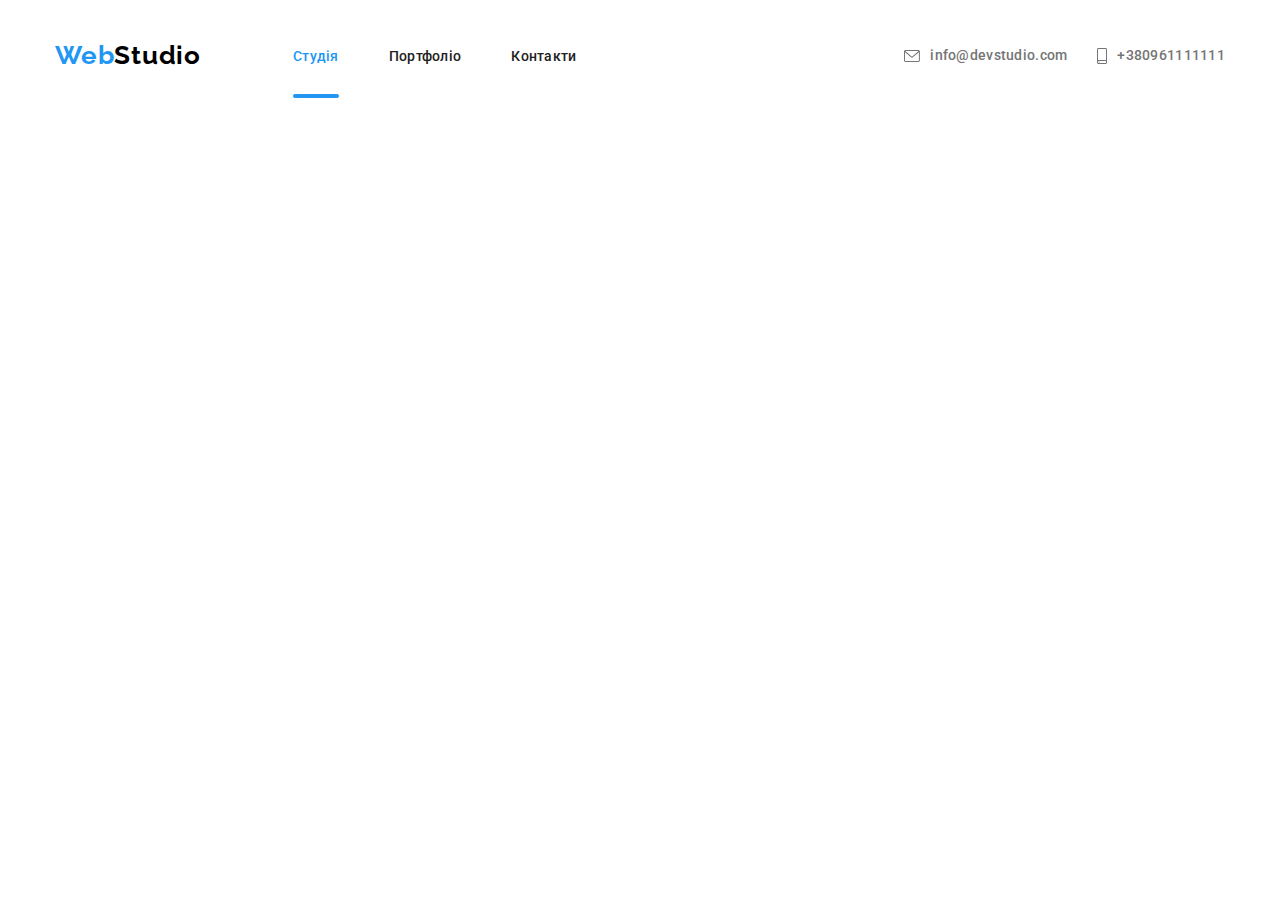
==== index.html @ c5132c92 "update" ====
<!DOCTYPE html>
<html lang="uk">
<head>
  <meta charset="utf-8">
  <meta http-equiv="X-UA-Compatible" content="IE=edge">
  <meta name="viewport" content="width=device-width, initial-scale=1.0">
  <title>Студія</title>
  <link rel="stylesheet" href="https://cdn.jsdelivr.net/npm/modern-normalize@1.1.0/modern-normalize.min.css">
  <link rel="preconnect" href="https://fonts.googleapis.com">
  <link rel="preconnect" href="https://fonts.gstatic.com" crossorigin>
  <link href="https://fonts.googleapis.com/css2?family=Raleway:wght@700&family=Roboto:wght@400;500;700;900&display=swap" rel="stylesheet">
  <link rel="stylesheet" href="./CSS/main.min.css">
  

</head>
<body>
  <!--Header-->
    <header class="header">
      <div class="container header__container">
      <nav class="page_nav">
          <a class="page_nav__logo_first" href="./index.html"> <span class="logo__item_web">Web</span>Studio</a>
          <ul class="menu list">
            <li class="menu__item"><a class="menu__link link current" href="./index.html">Студія</a></li>
            <li class="menu__item"><a class="menu__link link" href="./portfolio.html">Портфоліо</a></li>
            <li class="menu__item"><a class="menu__link link" href="#">Контакти</a></li>
          </ul>
      </nav>
      <button type="button" class="open_mobile_menu_btn" data-menu-open>
        <svg class="open_mobile_menu_btn__icon" ><use href="./images/icons.svg#icon-burger"></use></svg>

      </button>
          <ul class="contacts_header list">
            <li class="contacts_header__mail"><a class="contacts_header__link link" href="mailto:info@devstudio.com"><svg class="contacts_header__icon" width="16" height="12"><use href="./images/icons.svg#icon-envelope"></use></svg>info@devstudio.com</a></li>
            <li class="contacts_header__tel"><a class="contacts_header__link link" href="tel:+380961111111"><svg class="contacts_header__icon"  width="10" height="16"><use href="./images/icons.svg#icon-smartphone"></use></svg>+380961111111</a></li>
          </ul>
        </div>
        <div class="mobile_menu" data-menu>
          <div class="container mobile_menu__conainer">
            <button type="button" class="mobile_menu__close-btn" data-menu-close>
              <svg class="mobile_menu__close-icon" ><use href="./images/icons.svg#icon-close-menu"></use></svg>
            </button>

            <ul class="mobile_menu__list list">
              <li class="mobile_menu__item"><a class="mobile_menu__link link current" href="./index.html">Студія</a></li>
              <li class="mobile_menu__item"><a class="mobile_menu__link link" href="./portfolio.html">Портфоліо</a></li>
              <li class="mobile_menu__item"><a class="mobile_menu__link link" href="#">Контакти</a></li>
            </ul>
            <ul class="mobile_menu_contacts list">
              <li class="mobile_menu_contacts__item"><a class="mobile_menu_contacts__tel link" href="tel:+380961111111">+38096 111 11 11</a></li>
              <li class="mobile_menu_contacts__item"><a class="mobile_menu_contacts__mail link" href="mailto:info@devstudio.com">info@devstudio.com</a></li>
            </ul>
            <ul class="mobile_menu_social__list list">
              <li class="mobile_menu_social__content"><a class="mobile_menu_social__link link" href="">Instagram</a></li>
              <li class="mobile_menu_social__content"><a class="mobile_menu_social__link link" href="">Twitter</a></li>
              <li class="mobile_menu_social__content"><a class="mobile_menu_social__link link" href="">Facebook</a></li>
              <li class="mobile_menu_social__content"><a class="mobile_menu_social__link link" href="">LinkedIn</a></li>
            </ul>
            
          </div>
        </div>
    </header>
    
     <!--Main-->
     <!-- <main>
        <section class="hero">
        <div class="container hero__container">
          <h1 class="hero__title">Ефективні рішення для вашого бізнесу</h1>
          <button class="hero__button" type="button" data-modal-open>Замовити послугу</button>
       </div>
      </section>-->
        <!--About-->
                 <!-- <section>
                    <div class="container about ">
          <h2 class="visually-hidden">Все про нас та нашу роботу</h2>
          <ul class="about__list list">
            <li class="about__card">
              <div class="about__background">
              <svg class="about__icon" width="70" height="70">
                <use href="./images/icons.svg#icon-antenna"></use>
              </svg>
            </div>
             <h3 class="about__title">Увага до деталей</h3>
             <p class="about__text">Ідейні міркування, і навіть початок повсякденної роботи з формування позиції.</p>
            </li>
            <li class="about__card">
              <div class="about__background">
              <svg class="about__icon" width="70" height="70">
                <use href="./images/icons.svg#icon-clock"></use>
              </svg>
              </div>
              <h3 class="about__title">Пунктуальність</h3>
              <p class="about__text">Завдання організації, особливо рамки і місце навчання кадрів тягне у себе.</p>
            </li> 
             <li class="about__card">
              <div class="about__background">
              <svg class="about__icon" width="70" height="70">
                <use href="./images/icons.svg#icon-diagram"></use>
              </svg>
              </div>
              <h3 class="about__title">Планування</h3>
              <p class="about__text">Так само консультація з широким активом значною мірою зумовлює.</p>
            </li>
            <li class="about__card">
              <div class="about__background">
              <svg class="about__icon" width="70" height="70">
                <use href="./images/icons.svg#icon-astronaut"></use>
              </svg>
              </div>
              <h3 class="about__title">Сучасні технології</h3>
              <p class="about__text">Значимість цих проблем настільки очевидна, що реалізація планових завдань.</p>
            </li>
         </ul>
              </div>
            </section>-->
        <!--Tasks-->
        <!--<section class="page_tasks">
        <div class="container tasks">
                 <h2 class="tasks__title">Чим ми займаємося</h2>
          <ul class="tasks_list list">
           <li class="tasks_list__item"><p class="tasks_list__overlay">Десктопні додатки</p><img src="./images/laptop.jpg" alt="ноутбук" width="370"></li>
            <li class="tasks_list__item"><p class="tasks_list__overlay">Мобільні додатки</p><img src="./images/telephone.jpg" alt="мобільний_телефон" width="370"></li>
            <li class="tasks_list__item"><p class="tasks_list__overlay">Дизайнерські рішення</p><img src="./images/tablet.jpg" alt="планшет" width="370"></li>
          </ul>         
              </div>
            </section>-->
        <!--Team-->
         <!--<section class="page_team">
        <div class="container team">
                  <h2 class="team__title">Наша команда</h2>
          <ul class="team_list list">
            <li class="team_list__content">
              <img src="./images/man1.jpg" alt="усміхнений_чоловік_в_окулярах" width="270">
              <div class="team_list__text">
              <h3 class="team_list__subtitle">Ігор Дем'яненко</h3>
              <p class="team_list__item">Product Designer</p>
              <ul class="social_list list">
                <li class="social_list__content"><a class="social_list__link" href=""><svg class="social_list__icon"><use href="./images/icons.svg#icon-instagram"></use></svg></a>
                  </li>
                  <li class="social_list__content"><a class="social_list__link" href=""><svg class="social_list__icon"><use href="./images/icons.svg#icon-twitter"></use></svg></a>
                  </li>
                  <li class="social_list__content"><a class="social_list__link" href=""><svg class="social_list__icon"><use href="./images/icons.svg#icon-facebook"></use></svg></a>
                  </li>
                  <li class="social_list__content"><a class="social_list__link" href=""><svg class="social_list__icon"><use href="./images/icons.svg#icon-linkedin"></use></svg></a>
                    </li>
              </ul>
              </div>
             
            </li>
            <li class="team_list__content">
              <img src="./images/woman.jpg" alt="жінка_в_окулярах" width="270">
              <div class="team_list__text">
              <h3 class="team_list__subtitle">Ольга Рєпіна</h3>
              <p class="team_list__item">Frontend Developer</p>
              <ul class="social_list list">
                <li class="social_list__content"><a class="social_list__link" href=""><svg class="social_list__icon"><use href="./images/icons.svg#icon-instagram"></use></svg></a>
                </li>
                <li class="social_list__content"><a class="social_list__link" href=""><svg class="social_list__icon"><use href="./images/icons.svg#icon-twitter"></use></svg></a>
                </li>
                <li class="social_list__content"><a class="social_list__link" href=""><svg class="social_list__icon"><use href="./images/icons.svg#icon-facebook"></use></svg></a>
                </li>
                <li class="social_list__content"><a class="social_list__link" href=""><svg class="social_list__icon"><use href="./images/icons.svg#icon-linkedin"></use></svg></a>
                  </li>
              </ul>
              </div>
                         </li>
                       <li class="team_list__content">
              <img src="./images/man2.jpg" alt="усміхнений_чоловік" width="270">
              <div class="team_list__text">
              <h3 class="team_list__subtitle">Микола Тарасов</h3>
              <p class="team_list__item">Marketing</p>
              <ul class="social_list list">
                <li class="social_list__content"><a class="social_list__link" href=""><svg class="social_list__icon"><use href="./images/icons.svg#icon-instagram"></use></svg></a>
                </li>
                <li class="social_list__content"><a class="social_list__link" href=""><svg class="social_list__icon"><use href="./images/icons.svg#icon-twitter"></use></svg></a>
                </li>
                <li class="social_list__content"><a class="social_list__link" href=""><svg class="social_list__icon"><use href="./images/icons.svg#icon-facebook"></use></svg></a>
                </li>
                <li class="social_list__content"><a class="social_list__link" href=""><svg class="social_list__icon"><use href="./images/icons.svg#icon-linkedin"></use></svg></a>
                  </li>
              </ul>
              </div>
              
            </li>
            <li class="team_list__content">
              <img src="./images/man3.jpg" alt="чоловік_в_окулярах" width="270">
              <div class="team_list__text">
              <h3 class="team_list__subtitle">Михайло Єрмаков</h3>
              <p class="team_list__item">UI Designer</p>
              <ul class="social_list list">
                <li class="social_list__content"><a class="social_list__link" href=""><svg class="social_list__icon"><use href="./images/icons.svg#icon-instagram"></use></svg></a>
                </li>
                <li class="social_list__content"><a class="social_list__link" href=""><svg class="social_list__icon"><use href="./images/icons.svg#icon-twitter"></use></svg></a>
                </li>
                <li class="social_list__content"><a class="social_list__link" href=""><svg class="social_list__icon"><use href="./images/icons.svg#icon-facebook"></use></svg></a>
                </li>
                <li class="social_list__content"><a class="social_list__link" href=""><svg class="social_list__icon"><use href="./images/icons.svg#icon-linkedin"></use></svg></a>
                  </li>
              </ul>
              </div>
                         </li>
          </ul>
        </div>
        </section>-->
        <!--Clients-->
        <!--<section class="page_clients">
          <div class="container clients">
            <h2 class="clients__title">Постійні клієнти</h2>
            <ul class="clients__list list">
              <li class="clients__content">
                <a class="clients__link" href="#">
                <svg class="clients__logo"> 
                  <use href="./images/icons.svg#icon-LogoClient1"></use>
                </svg>
              </a>
              </li>
              <li class="clients__content">
                <a class="clients__link" href="#">
                <svg class="clients__logo"> 
                  <use href="./images/icons.svg#icon-LogoClient2"></use>
                </svg>
                </a>
              </li>
              <li class="clients__content">
                <a class="clients__link" href="#">
                <svg class="clients__logo"> 
                  <use href="./images/icons.svg#icon-LogoClient3"></use>
                </svg>
              </a>
              </li>
              <li class="clients__content">
                <a class="clients__link" href="#">
                <svg class="clients__logo"> 
                  <use href="./images/icons.svg#icon-LogoClient4"></use>
                </svg>
              </a>
              </li>
              <li class="clients__content">
                <a class="clients__link" href="#">
                <svg class="clients__logo"> 
                  <use href="./images/icons.svg#icon-LogoClient5"></use>
                </svg>
              </a>
              </li>
              <li class="clients__content">
                <a class="clients__link" href="#">
                <svg class="clients__logo"> 
                  <use href="./images/icons.svg#icon-LogoClient6"></use>
                </svg>
              </a>
              </li>
            </ul>
          </div>
        </section>
           </main>-->
     <!--Footer-->
     <!--<footer class="page_footer">
      <div class="container footer">
        <div class="footer__content">
        <h2 class="visually-hidden">Контакти</h2>
         <a class="footer__logo_second" href="./index.html"> <span class="logo__item_web" >Web</span>Studio</a>
         <address class="footer_address">
           <ul class="footer_address__list list">
            <li class="footer_address__contacts"><a class="footer_address__map link" href="https://goo.gl/maps/CPtrU1FHBa2aNyZL9" target="_blank" rel="noopener noreferrer nofollow">м. Київ, пр-т Лесі Українки, 26</a></li>
            <li class="footer_address__contacts"><a class="footer_address__mail link" href="mailto:info@devstudio.com">info@devstudio.com</a></li>
            <li class="footer_address__contacts"><a class="footer_address__tel link" href="tel:+380961111111">+380961111111</a></li>
           </ul>
                   </address>
                  </div> 
                   <div class="footer_social">
                    <p class="footer_social__title">Приєднуйтесь</p>
                    <ul class="footer_social__list list">
                      <li class="footer_social__item"><a class="footer_social__link" href=""><svg class="footer_social__icon"><use href="./images/icons.svg#icon-instagram"></use></svg></a>
                      </li>
                      <li class="footer_social__item"><a class="footer_social__link" href=""><svg class="footer_social__icon"><use href="./images/icons.svg#icon-twitter"></use></svg></a>
                      </li>
                      <li class="footer_social__item"><a class="footer_social__link" href=""><svg class="footer_social__icon"><use href="./images/icons.svg#icon-facebook"></use></svg></a>
                      </li>
                      <li class="footer_social__item"><a class="footer_social__link" href=""><svg class="footer_social__icon"><use href="./images/icons.svg#icon-linkedin"></use></svg></a>
                        </li>
                    </ul>
                  </div>
    
              <div class="footer_subscription">
              <p class="footer_subscription__title">Підпишіться на розсилку</p>
              <form class="footer_subscription__content">
              <label class="footer_subscription__contact" ><input class="footer_subscription__mail" type="email" name="email" placeholder="E-mail" required pattern="[a-z0-9._%+-]+@[a-z0-9.-]+\.[a-z]{2,4}$"/></label>
              <button class="footer_subscription__button" type="submit">Підписатися <svg class="footer_subscription__icon" width="24" height="24"><use href="./images/icons.svg#icon-send"></use></svg></button>
            </form>
      </div> 

      
      </footer>-->

<!--<div class="backdrop is-hidden" data-modal>
  <div class="modal">
    <button type="button" class="modal-close-btn" data-modal-close>
      <svg class="modal-close-icon" width="18" height="18"><use href="./images/icons.svg#icon-close-black"></use></svg>
    </button>
    <p class="modal_form_title">Залиште свої дані, ми вам передзвонимо</p>
  <form class="modal_form"> 
    <label class="modal_form_field"><span class="modal_form_fild_desk">Ім'я</span><span class="modal_form_input_wrapper"><input class="modal_form_input" type="text" name="user_name" required pattern="[a-zA-Zа-яА-ЯіІїЇ]+">
      <svg class="modal_icon"><use href="./images/icons.svg#icon-person-black"></use></svg></span>
    </label>
    <label class="modal_form_field"><span class="modal_form_fild_desk">Телефон</span>
      <span class="modal_form_input_wrapper"><input class="modal_form_input" type="tel" name="phone" required pattern="[0-9]{3}-[0-9]{3}-[0-9]{2}-[0-9]{2}" title="xxx-xxx-xx-xx"><svg class="modal_icon"><use href="./images/icons.svg#icon-phone-black"></use></svg></span></label>
    <label class="modal_form_field"><span class="modal_form_fild_desk">Пошта</span><span class="modal_form_input_wrapper"><input class="modal_form_input" type="email" name="email" required pattern="[a-z0-9._%+-]+@[a-z0-9.-]+\.[a-z]{2,4}$"><svg class="modal_icon"><use href="./images/icons.svg#icon-email-black"></use></svg></span>
    </label>
    <label class="modal_form_field"><span class="modal_form_fild_desk">Коментар</span><textarea class="modal_form_message" placeholder="Введіть текст"></textarea>
    </label>
    <label class="modal_form_check_field"><input type="checkbox" class="modal_form_check" name="user_policy" required><svg class="modal_form_icon_check"><use class="icon_checkbox" href="./images/icons.svg#icon-check"></use></svg><span class="modal_text_checkbox">Погоджуюся з розсилкою та приймаю <a class="link_modal_checkbox" href="#" >Умови договору</a></span></label>
    <button class="modal_form_submit" type="submit">Відправити</button>
  </form>
  </div>
</div>-->

<script src="./JS/menu.js"></script>

<!--<script src="./JS/modal.js"></script>-->
</body>
</html>
---- CSS/main.min.css ----
:root{--primary-font:"Roboto",sans-serif;--secondary-font:"Raleway",sans-serif;--first-logo-text-color:#000000;--primary-text-color-theme-light:#212121;--secondary-text-color-theme-light:#757575;--primary-text-color-theme-dark:#FFFFFF;--secondary-text-color-theme-dark:rgba(255, 255, 255, 0.6);--primary-background-color:#FFFFFF;--secondary-background-color:#2F303A;--accent-color:#2196F3;--team-buttons-background-color:#F5F4FA;--border-color-line:#ECECEC;--border-color-line-card:#EEEEEE;--primary-color-icons:#AFB1B8;--secondary-color-icons:#FFFFFF;--color-nav-icon:#757575;--color-icon-modal:#212121;--transition-dur-and-func:250ms cubic-bezier(0.4, 0, 0.2, 1)}.visually-hidden{position:absolute;white-space:nowrap;width:1px;height:1px;overflow:hidden;border:0;padding:0;clip:rect(0 0 0 0);clip-path:inset(50%);margin:-1px}body{font-family:var(--primary-font);font-size:14px;letter-spacing:.03em;color:var(--primary-text-color-theme-light);background-color:var(--primary-background-color)}.list{list-style:none;padding-left:0;margin:0}.link{text-decoration:none}img{display:block;max-width:100%;height:auto}address{font-style:normal;margin-top:20px}button{display:block;margin:0 auto;cursor:pointer;border:none;border-radius:4px}h1,h2,h3,p{margin-top:0;margin-bottom:0}ul{margin-top:0;margin-bottom:0;padding-left:0}*{box-sizing:border-box}section{padding-top:94px;padding-bottom:94px}.container{padding-left:15px;padding-right:15px}@media screen and (min-width: 480px){.container{width:480px;margin-left:auto;margin-right:auto}}@media screen and (min-width: 768px){.container{width:768px}}@media screen and (min-width: 1200px){.container{width:1200px}}.page_nav__logo_first{font-family:"Raleway",sans-serif;font-weight:700;font-size:26px;line-height:1.19;letter-spacing:.03em;color:var(--first-logo-text-color);text-decoration:none}.logo__item_web{color:var(--accent-color)}.footer__logo_second{font-family:"Raleway",sans-serif;font-weight:700;font-size:26px;line-height:1.19;letter-spacing:.03em;color:var(--accent-color);color:var(--primary-text-color-theme-dark);text-decoration:none}@media screen and (max-width: 767px){.mobile_menu{position:fixed;top:0;left:0;z-index:100;width:100%;height:100%;opacity:0;visibility:hidden;pointer-events:none;background-color:var(--primary-background-color);box-shadow:0px 4px 8px rgba(0,0,0,.04),0px 2px 4px rgba(0,0,0,.08),0px 1px 3px rgba(0,0,0,.16);transition:opacity var(--transition-dur-and-func),visibility var(--transition-dur-and-func)}.mobile_menu.is-open{opacity:1;visibility:visible;pointer-events:auto}.open_mobile_menu_btn{border:none;background-color:rgba(0,0,0,0);padding:0px;height:40px;line-height:0;margin:0px 0px;top:10px;right:15px}.open_mobile_menu_btn__icon{width:40px;height:40px}.mobile_menu__conainer{position:relative;padding-left:40px;padding-top:40px;padding-bottom:48px;display:flex;flex-direction:column}.mobile_menu__close-btn{position:absolute;top:10px;right:15px;display:flex;align-items:center;justify-content:center;background-color:rgba(0,0,0,0);border:none;padding:0px}.mobile_menu__close-icon{width:40px;height:40px;transition:fill var(--transition-dur-and-func)}.mobile_menu__close-icon:focus,.mobile_menu__close-icon:hover{fill:var(--accent-color)}.mobile_menu__link{font-weight:500;font-size:40px;line-height:1.17;letter-spacing:.02em;color:var(--primary-text-color-theme-light);transition:color var(--transition-dur-and-func);position:relative}.mobile_menu__link:hover,.mobile_menu__link:focus{color:var(--accent-color)}.current{color:var(--accent-color)}.mobile_menu__item{margin-bottom:32px}}@media screen and (min-width: 768px){.mobile_menu{display:none}.open_mobile_menu_btn{display:none}}.backdrop{position:fixed;width:100%;height:100%;left:0;top:0;transition:opacity 500ms ease,visibility 500ms ease;background-color:rgba(0,0,0,.2)}.backdrop.is-hidden{visibility:hidden;opacity:0;pointer-events:none}.modal{position:absolute;top:50%;left:50%;transform:translate(-50%, -50%);width:528px;height:581px;background:#fff;box-shadow:0px 1px 3px rgba(0,0,0,.12),0px 1px 1px rgba(0,0,0,.14),0px 2px 1px rgba(0,0,0,.2);border-radius:4px;padding:40px}.modal-close-btn{position:absolute;top:8px;right:8px;display:flex;align-items:center;justify-content:center;width:30px;height:30px;background:#fff;border:1px solid rgba(0,0,0,.1);border-radius:50%;padding:0}.modal-close-icon{transition:fill var(--transition-dur-and-func)}.modal-close-icon:focus,.modal-close-icon:hover{fill:var(--accent-color)}.modal_form_title{font-weight:700;font-size:20px;line-height:1.15;letter-spacing:.03em;text-align:center;color:var(--primary-text-color-theme-light);margin-bottom:12px}.modal_form{display:flex;flex-direction:column}.modal_form_field{margin-bottom:10px}.modal_form_input{width:100%;height:40px;border:1px solid rgba(33,33,33,.2);border-radius:4px;padding-left:42px;cursor:pointer;transition:border-color var(--transition-dur-and-func)}.modal_form_input:focus,.modal_form_input:hover{outline:none;border-color:var(--accent-color)}.modal_form_message{width:100%;height:120px;border:1px solid rgba(33,33,33,.2);border-radius:4px;padding:12px 16px;resize:none;transition:border-color var(--transition-dur-and-func);display:block}.modal_form_message::placeholder{color:rgba(117,117,117,.5)}.modal_form_message:focus,.modal_form_message:hover{outline:none;border-color:var(--accent-color)}.modal_form_fild_desk{display:block;font-size:12px;line-height:1.17;letter-spacing:.01em;color:var(--secondary-text-color-theme-light);margin-bottom:4px}.modal_icon{position:absolute;width:18px;height:18px;top:50%;left:12px;transform:translateY(-50%);fill:var(--color-icon-modal);transition:fill var(--transition-dur-and-func)}.modal_form_input:focus+.modal_icon,.modal_form_input:hover+.modal_icon{fill:var(--accent-color)}.modal_form_input_wrapper{position:relative;display:block}.modal_form_check{appearance:none;position:absolute;transition:box-shadow var(--transition-dur-and-func)}.modal_form_icon_check{width:16px;height:15px;cursor:pointer;fill:var(--accent-color);border:2px solid var(--color-icon-modal);border-radius:3px}.modal_form_check:focus+.modal_form_icon_check{box-shadow:0px 1px 3px rgba(0,0,0,.12),0px 1px 1px rgba(0,0,0,.14),0px 2px 1px rgba(0,0,0,.2)}.modal_form_check:checked+.modal_form_icon_check{background-color:var(--accent-color);border-color:var(--accent-color)}.modal_form_check_field{display:flex;justify-content:center;align-items:center;margin-top:20px}.icon_checkbox{display:none;fill:var(--accent-color)}.modal_form_check:checked+.modal_form_icon_check .icon_checkbox{display:block}.modal_text_checkbox{font-weight:400;font-size:14px;line-height:1.71;color:var(--secondary-text-color-theme-light);margin-left:7px}.link_modal_checkbox{color:var(--accent-color);letter-spacing:.03em;font-weight:400}.modal_form_submit{font-weight:700;font-size:16px;line-height:1.88;letter-spacing:.06em;align-items:center;text-align:center;background-color:var(--accent-color);color:var(--primary-text-color-theme-dark);border-radius:4px;min-width:216px;padding:10px 52px;margin-top:30px;transition:background-color var(--transition-dur-and-func),box-shadow var(--transition-dur-and-func)}.modal_form_submit:hover,.modal_form_submit:focus{background:#188ce8;box-shadow:0px 4px 4px rgba(0,0,0,.15)}.menu{display:none}.contacts_header{display:none}.header__container{display:flex;align-items:center;justify-content:space-between}.header{padding-top:16px;padding-bottom:16px}@media screen and (min-width: 768px){.page_nav{display:flex}.page_nav__logo_first{margin-right:87px;padding-top:26px}.menu{display:flex;column-gap:50px;padding-top:32px;padding-bottom:32px}.menu__link{font-weight:500;font-size:14px;line-height:1.14;letter-spacing:.02em;color:var(--primary-text-color-theme-light);transition:color var(--transition-dur-and-func);position:relative;padding-top:32px;padding-bottom:32px}.menu__link:hover,.menu__link:focus{color:var(--accent-color)}.contacts_header{display:flex;flex-direction:column;gap:10px;margin-left:auto;padding-top:32px;padding-bottom:32px}.contacts_header__link{font-weight:500;font-size:14px;line-height:1.14;letter-spacing:.02em;color:var(--secondary-text-color-theme-light);display:flex;align-items:center;transition:color var(--transition-dur-and-func)}.contacts_header__link:hover,.contacts_header__link:focus{color:var(--accent-color)}.current{color:var(--accent-color)}.current::after{content:"";position:absolute;display:block;bottom:-2px;left:0;width:100%;height:4px;background-color:var(--accent-color);border-radius:2px}.contacts_header__icon{margin-right:10px;fill:currentColor}}@media screen and (min-width: 1200px){.header__container{justify-content:flex-start}.contacts_header{display:flex;flex-direction:row;gap:30px}.page_nav__logo_first{margin-right:92px;padding-top:24px}}.hero{background-color:var(--secondary-background-color);padding-top:200px;padding-bottom:200px;text-align:center;background-image:linear-gradient(rgba(47, 48, 58, 0.4), rgba(47, 48, 58, 0.4)),url("../images/Imgbg.jpg");background-size:cover;background-repeat:no-repeat;max-width:1600px;height:600px;margin:0 auto}.hero__title{font-weight:900;font-size:44px;line-height:1.36;letter-spacing:.06em;text-align:center;text-transform:uppercase;color:var(--primary-text-color-theme-dark);width:696px;margin:0 auto}.hero__button{font-weight:700;font-size:16px;line-height:1.88;letter-spacing:.06em;align-items:center;text-align:center;background-color:var(--accent-color);color:var(--primary-text-color-theme-dark);border-radius:4px;min-width:216px;padding:10px 32px;margin-top:30px;transition:background-color var(--transition-dur-and-func)}.hero__button:hover,.hero__button:focus{background:#188ce8;box-shadow:0px 4px 4px rgba(0,0,0,.15)}.about__list{display:flex;align-items:flex-start}.about__card{flex-basis:calc((100% - 90px)/4)}.about__card:not(:last-child){margin-right:30px}.about__title{font-weight:700;font-size:14px;line-height:1.14;letter-spacing:.03em;text-transform:uppercase;color:var(--primary-text-color-theme-light);margin-top:30px;margin-bottom:10px}.about__text{font-style:normal;font-weight:400;font-size:14px;line-height:1.71;letter-spacing:.03em;color:var(--secondary-text-color-theme-light)}.about__background{background-color:#f5f4fa;border-radius:4px}.about__icon{margin:25px 100px}.page_tasks{padding-top:0}.tasks__title{font-weight:700;font-size:36px;line-height:1.17;letter-spacing:.03em;font-style:normal;text-align:center;color:var(--primary-text-color-theme-light);margin-bottom:50px}.tasks_list{display:flex;column-gap:30px}.tasks_list__overlay{position:absolute;width:370px;height:70px;bottom:0px;left:0;font-weight:700;line-height:1.14;text-transform:uppercase;background:rgba(47,48,58,.8);color:var(--primary-text-color-theme-dark);display:flex;justify-content:center;align-items:center}.tasks_list__item{position:relative}.page_team{background-color:var(--team-buttons-background-color)}.team__title{font-weight:700;font-size:36px;line-height:1.17;letter-spacing:.03em;font-style:normal;text-align:center;color:var(--primary-text-color-theme-light);margin-bottom:50px}.team_list{margin-top:50px;display:flex;column-gap:30px}.team_list__content{width:270px;background-color:var(--primary-background-color);box-shadow:0px 1px 3px rgba(0,0,0,.12),0px 1px 1px rgba(0,0,0,.14),0px 2px 1px rgba(0,0,0,.2);border-radius:0px 0px 4px 4px}.team_list__text{padding:30px 0}.team_list__subtitle{font-style:normal;font-weight:500;font-size:16px;line-height:1.19;text-align:center;letter-spacing:.03em;margin-bottom:10px}.team_list__item{font-weight:400;font-size:16px;line-height:1.19;letter-spacing:.03em;font-style:normal;text-align:center;color:var(--secondary-text-color-theme-light)}.social_list{display:flex;justify-content:center;column-gap:10px;margin-top:16px}.social_list__link{display:flex;justify-content:center;align-items:center;width:44px;height:44px;border-radius:50%;color:var(--primary-color-icons);transition:background-color var(--transition-dur-and-func),color var(--transition-dur-and-func)}.social_list__link:hover,.social_list__link:focus{background-color:var(--accent-color);color:var(--primary-background-color)}.social_list__icon{width:20px;height:20px;fill:currentColor;transition:fill var(--transition-dur-and-func)}.social_list__link:hover .social_list__icon,.social_list__link:focus .social_list__icon{fill:var(--secondary-color-icons)}.clients__title{font-style:normal;font-weight:700;font-size:36px;line-height:1.17;text-align:center;letter-spacing:.03em;color:var(--primary-text-color-theme-light)}.clients__list{margin-top:50px;display:flex;column-gap:30px}.clients__logo{width:106px;height:60px;fill:currentColor}.clients__link{border-radius:4px;display:flex;align-items:center;justify-content:center;width:170px;height:92px;border:1px solid #afb1b8;color:var(--primary-color-icons);transition:color var(--transition-dur-and-func),border-color var(--transition-dur-and-func)}.clients__link:hover,.clients__link:focus{border-color:var(--accent-color);color:var(--accent-color)}.page_footer{background-color:var(--secondary-background-color);padding:60px 0px}.footer_address__contacts:not(:first-child){margin-top:9px}.footer_address__map{font-weight:400;font-size:14px;line-height:1.71;letter-spacing:.03em;color:var(--primary-text-color-theme-dark);transition:color var(--transition-dur-and-func)}.footer_address__map:hover,.footer_address__map:focus{color:var(--accent-color)}.footer_address__mail,.footer_address__tel{font-weight:400;font-size:14px;line-height:1.71;letter-spacing:.03em;font-style:normal;color:var(--secondary-text-color-theme-dark);transition:color var(--transition-dur-and-func)}.footer_address__mail:hover,.footer_address__mail:focus,.footer_address__tel:hover,.footer_address__tel:focus{color:var(--accent-color)}.footer_social__link{display:flex;justify-content:center;align-items:center;width:44px;height:44px;border-radius:50%;background:rgba(255,255,255,.1);transition:background-color var(--transition-dur-and-func)}.footer_social__link:hover,.footer_social__link:focus{background-color:var(--accent-color)}.footer_social__title{font-weight:700;font-size:14px;line-height:1.71;letter-spacing:.03em;text-transform:uppercase;color:var(--primary-text-color-theme-dark);margin-bottom:20px}.footer_social__icon{width:20px;height:20px;fill:var(--secondary-color-icons);transition:fill var(--transition-dur-and-func)}.footer_social__link:hover .footer_social__icon,.footer_social__link:focus .footer_social__icon{fill:var(--secondary-color-icons)}.footer{display:flex;align-items:baseline}.footer_social__list{display:flex;column-gap:10px}.footer_social{margin-left:70px}.footer_subscription__title{font-weight:700;font-size:14px;line-height:1.14;letter-spacing:.03em;text-transform:uppercase;color:var(--primary-text-color-theme-dark);margin-bottom:20px}.footer_subscription__mail{width:358px;height:50px;border:1px solid rgba(255,255,255,.3);border-radius:4px;background:none;color:rgba(255,255,255,.6);display:block;outline:none;padding-left:16px;transition:border var(--transition-dur-and-func),box-shadow var(--transition-dur-and-func)}.footer_subscription__mail:focus{border:1px solid rgba(255,255,255,.3);box-shadow:0px 4px 4px rgba(0,0,0,.15);border-radius:4px}.footer_subscription__button{font-weight:700;font-size:16px;line-height:1.88;letter-spacing:.06em;color:var(--primary-text-color-theme-dark);background-color:var(--accent-color);align-items:center;display:flex;justify-content:center;min-width:200px;padding:10px 28px;transition:background-color var(--transition-dur-and-func),color var(--transition-dur-and-func)}.footer_subscription__button:hover,.footer_subscription__button:focus{background:#188ce8;box-shadow:0px 4px 4px rgba(0,0,0,.15);border-radius:4px;color:var(--primary-text-color-theme-dark)}.footer_subscription__icon{fill:var(--secondary-color-icons);margin-left:10px}.footer_subscription{margin-left:auto}.footer_subscription__content{display:flex;column-gap:12px;justify-content:center}.page_header{border-bottom:1px solid var(--border-color-line)}.portfolio__list{display:flex;margin-bottom:50px;column-gap:8px;justify-content:center}.portfolio__button{font-weight:500;font-size:16px;line-height:1.62;text-align:center;letter-spacing:.03em;background:var(--team-buttons-background-color);color:var(--primary-text-color-theme-light);border-radius:4px;padding:6px 22px;transition:background-color var(--transition-dur-and-func),color var(--transition-dur-and-func),box-shadow var(--transition-dur-and-func)}.portfolio__button:hover,.portfolio__button:focus{background-color:var(--accent-color);color:var(--primary-text-color-theme-dark);box-shadow:0px 3px 1px rgba(0,0,0,.1),0px 1px 2px rgba(0,0,0,.08),0px 2px 2px rgba(0,0,0,.12)}.portfolio__services{display:flex;column-gap:30px;flex-wrap:wrap;row-gap:30px}.portfolio__border_line{border:1px solid var(--border-color-line-card);border-top:none;padding:20px 24px}.portfolio__title{font-weight:700;font-size:18px;line-height:2;letter-spacing:.06em;color:var(--primary-text-color-theme-light);margin-bottom:4px}.portfolio__subtitle{font-weight:400;font-size:16px;line-height:1.87;letter-spacing:.03em;color:var(--secondary-text-color-theme-light)}.portfolio__link{display:block;position:relative}.portfolio__link:hover,.portfolio__link:focus{box-shadow:0px 1px 1px rgba(0,0,0,.12),0px 4px 4px rgba(0,0,0,.06),1px 4px 6px rgba(0,0,0,.16)}.portfolio__wrapper{position:relative;overflow:hidden}.portfolio__overlay{width:100%;height:100%;font-weight:400;font-size:18px;line-height:1.55;letter-spacing:.03em;position:absolute;top:0;left:0;background-color:rgba(33,150,243,.9);color:var(--primary-text-color-theme-dark);padding:63px 24px;transform:translateY(100%);transition:transform 250ms cubic-bezier(0.4, 0, 0.2, 1)}.portfolio__link:hover .portfolio__overlay,.portfolio__link:focus .portfolio__overlay{transform:translateY(0%)}/*# sourceMappingURL=main.min.css.map */
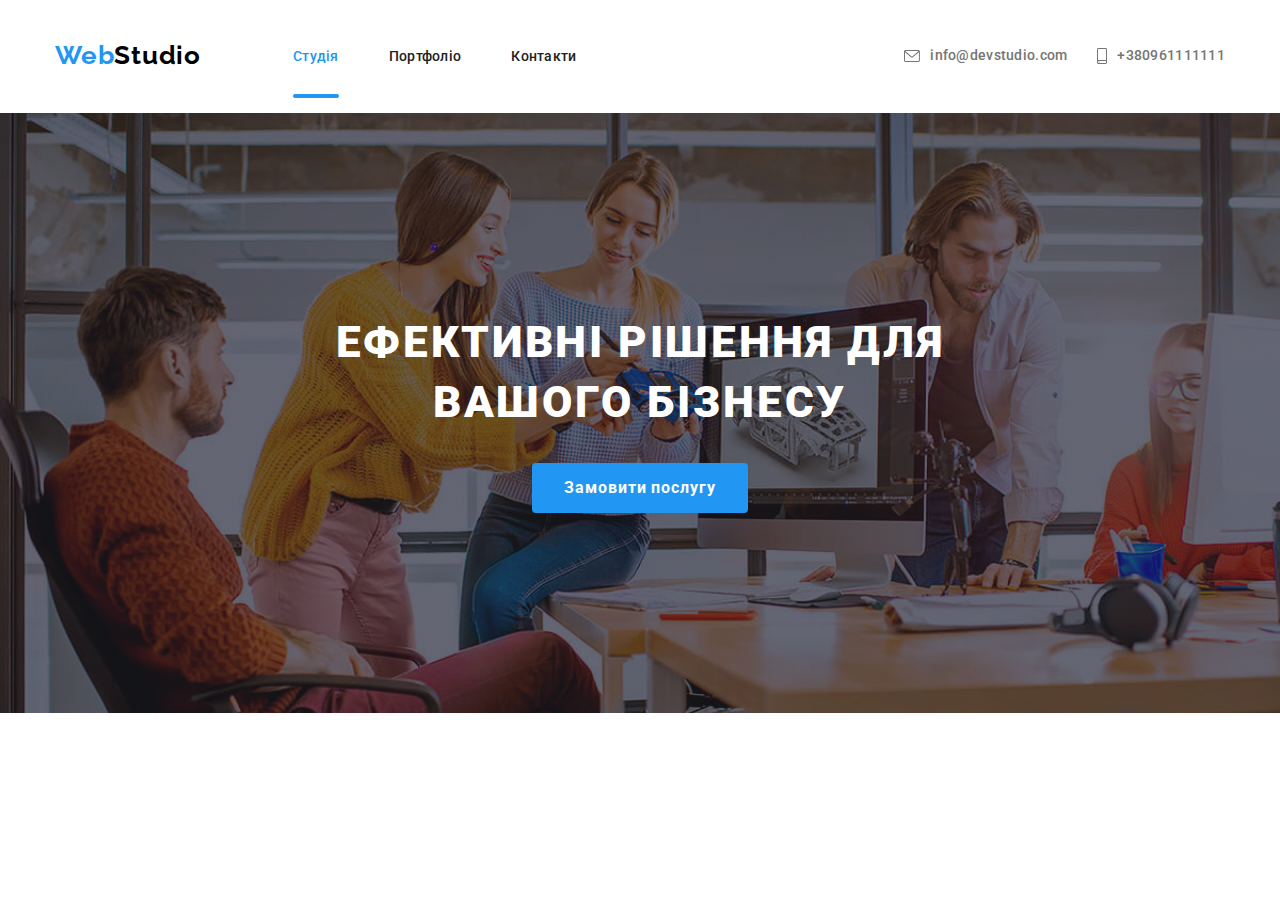
==== commit 89507794: "update" ====
--- a/index.html
+++ b/index.html
@@ -25,7 +25,7 @@
             <li class="menu__item"><a class="menu__link link" href="#">Контакти</a></li>
           </ul>
       </nav>
-      <button type="button" class="open_mobile_menu_btn" data-menu-open>
+      <button type="button" class="open_mobile_menu_btn js-open-menu">
         <svg class="open_mobile_menu_btn__icon" ><use href="./images/icons.svg#icon-burger"></use></svg>
 
       </button>
@@ -34,9 +34,9 @@
             <li class="contacts_header__tel"><a class="contacts_header__link link" href="tel:+380961111111"><svg class="contacts_header__icon"  width="10" height="16"><use href="./images/icons.svg#icon-smartphone"></use></svg>+380961111111</a></li>
           </ul>
         </div>
-        <div class="mobile_menu" data-menu>
+        <div class="mobile_menu js-menu-container">
           <div class="container mobile_menu__conainer">
-            <button type="button" class="mobile_menu__close-btn" data-menu-close>
+            <button type="button" class="mobile_menu__close-btn js-close-menu">
               <svg class="mobile_menu__close-icon" ><use href="./images/icons.svg#icon-close-menu"></use></svg>
             </button>
 
@@ -61,13 +61,20 @@
     </header>
     
      <!--Main-->
-     <!-- <main>
+      <main>
         <section class="hero">
         <div class="container hero__container">
           <h1 class="hero__title">Ефективні рішення для вашого бізнесу</h1>
           <button class="hero__button" type="button" data-modal-open>Замовити послугу</button>
        </div>
-      </section>-->
+      </section>
+
+      <section class="mobile_menu_hero">
+        <div class="container mobile_menu_hero__container">
+          <h1 class="mobile_menu_hero__title">Ефективні рішення для вашого бізнесу</h1>
+          <button class="mobile_menu_hero__button" type="button" data-modal-open>Замовити послугу</button>
+       </div>
+      </section>
         <!--About-->
                  <!-- <section>
                     <div class="container about ">
--- a/CSS/main.min.css
+++ b/CSS/main.min.css
@@ -1 +1 @@
-:root{--primary-font:"Roboto",sans-serif;--secondary-font:"Raleway",sans-serif;--first-logo-text-color:#000000;--primary-text-color-theme-light:#212121;--secondary-text-color-theme-light:#757575;--primary-text-color-theme-dark:#FFFFFF;--secondary-text-color-theme-dark:rgba(255, 255, 255, 0.6);--primary-background-color:#FFFFFF;--secondary-background-color:#2F303A;--accent-color:#2196F3;--team-buttons-background-color:#F5F4FA;--border-color-line:#ECECEC;--border-color-line-card:#EEEEEE;--primary-color-icons:#AFB1B8;--secondary-color-icons:#FFFFFF;--color-nav-icon:#757575;--color-icon-modal:#212121;--transition-dur-and-func:250ms cubic-bezier(0.4, 0, 0.2, 1)}.visually-hidden{position:absolute;white-space:nowrap;width:1px;height:1px;overflow:hidden;border:0;padding:0;clip:rect(0 0 0 0);clip-path:inset(50%);margin:-1px}body{font-family:var(--primary-font);font-size:14px;letter-spacing:.03em;color:var(--primary-text-color-theme-light);background-color:var(--primary-background-color)}.list{list-style:none;padding-left:0;margin:0}.link{text-decoration:none}img{display:block;max-width:100%;height:auto}address{font-style:normal;margin-top:20px}button{display:block;margin:0 auto;cursor:pointer;border:none;border-radius:4px}h1,h2,h3,p{margin-top:0;margin-bottom:0}ul{margin-top:0;margin-bottom:0;padding-left:0}*{box-sizing:border-box}section{padding-top:94px;padding-bottom:94px}.container{padding-left:15px;padding-right:15px}@media screen and (min-width: 480px){.container{width:480px;margin-left:auto;margin-right:auto}}@media screen and (min-width: 768px){.container{width:768px}}@media screen and (min-width: 1200px){.container{width:1200px}}.page_nav__logo_first{font-family:"Raleway",sans-serif;font-weight:700;font-size:26px;line-height:1.19;letter-spacing:.03em;color:var(--first-logo-text-color);text-decoration:none}.logo__item_web{color:var(--accent-color)}.footer__logo_second{font-family:"Raleway",sans-serif;font-weight:700;font-size:26px;line-height:1.19;letter-spacing:.03em;color:var(--accent-color);color:var(--primary-text-color-theme-dark);text-decoration:none}@media screen and (max-width: 767px){.mobile_menu{position:fixed;top:0;left:0;z-index:100;width:100%;height:100%;opacity:0;visibility:hidden;pointer-events:none;background-color:var(--primary-background-color);box-shadow:0px 4px 8px rgba(0,0,0,.04),0px 2px 4px rgba(0,0,0,.08),0px 1px 3px rgba(0,0,0,.16);transition:opacity var(--transition-dur-and-func),visibility var(--transition-dur-and-func)}.mobile_menu.is-open{opacity:1;visibility:visible;pointer-events:auto}.open_mobile_menu_btn{border:none;background-color:rgba(0,0,0,0);padding:0px;height:40px;line-height:0;margin:0px 0px;top:10px;right:15px}.open_mobile_menu_btn__icon{width:40px;height:40px}.mobile_menu__conainer{position:relative;padding-left:40px;padding-top:40px;padding-bottom:48px;display:flex;flex-direction:column}.mobile_menu__close-btn{position:absolute;top:10px;right:15px;display:flex;align-items:center;justify-content:center;background-color:rgba(0,0,0,0);border:none;padding:0px}.mobile_menu__close-icon{width:40px;height:40px;transition:fill var(--transition-dur-and-func)}.mobile_menu__close-icon:focus,.mobile_menu__close-icon:hover{fill:var(--accent-color)}.mobile_menu__link{font-weight:500;font-size:40px;line-height:1.17;letter-spacing:.02em;color:var(--primary-text-color-theme-light);transition:color var(--transition-dur-and-func);position:relative}.mobile_menu__link:hover,.mobile_menu__link:focus{color:var(--accent-color)}.current{color:var(--accent-color)}.mobile_menu__item{margin-bottom:32px}}@media screen and (min-width: 768px){.mobile_menu{display:none}.open_mobile_menu_btn{display:none}}.backdrop{position:fixed;width:100%;height:100%;left:0;top:0;transition:opacity 500ms ease,visibility 500ms ease;background-color:rgba(0,0,0,.2)}.backdrop.is-hidden{visibility:hidden;opacity:0;pointer-events:none}.modal{position:absolute;top:50%;left:50%;transform:translate(-50%, -50%);width:528px;height:581px;background:#fff;box-shadow:0px 1px 3px rgba(0,0,0,.12),0px 1px 1px rgba(0,0,0,.14),0px 2px 1px rgba(0,0,0,.2);border-radius:4px;padding:40px}.modal-close-btn{position:absolute;top:8px;right:8px;display:flex;align-items:center;justify-content:center;width:30px;height:30px;background:#fff;border:1px solid rgba(0,0,0,.1);border-radius:50%;padding:0}.modal-close-icon{transition:fill var(--transition-dur-and-func)}.modal-close-icon:focus,.modal-close-icon:hover{fill:var(--accent-color)}.modal_form_title{font-weight:700;font-size:20px;line-height:1.15;letter-spacing:.03em;text-align:center;color:var(--primary-text-color-theme-light);margin-bottom:12px}.modal_form{display:flex;flex-direction:column}.modal_form_field{margin-bottom:10px}.modal_form_input{width:100%;height:40px;border:1px solid rgba(33,33,33,.2);border-radius:4px;padding-left:42px;cursor:pointer;transition:border-color var(--transition-dur-and-func)}.modal_form_input:focus,.modal_form_input:hover{outline:none;border-color:var(--accent-color)}.modal_form_message{width:100%;height:120px;border:1px solid rgba(33,33,33,.2);border-radius:4px;padding:12px 16px;resize:none;transition:border-color var(--transition-dur-and-func);display:block}.modal_form_message::placeholder{color:rgba(117,117,117,.5)}.modal_form_message:focus,.modal_form_message:hover{outline:none;border-color:var(--accent-color)}.modal_form_fild_desk{display:block;font-size:12px;line-height:1.17;letter-spacing:.01em;color:var(--secondary-text-color-theme-light);margin-bottom:4px}.modal_icon{position:absolute;width:18px;height:18px;top:50%;left:12px;transform:translateY(-50%);fill:var(--color-icon-modal);transition:fill var(--transition-dur-and-func)}.modal_form_input:focus+.modal_icon,.modal_form_input:hover+.modal_icon{fill:var(--accent-color)}.modal_form_input_wrapper{position:relative;display:block}.modal_form_check{appearance:none;position:absolute;transition:box-shadow var(--transition-dur-and-func)}.modal_form_icon_check{width:16px;height:15px;cursor:pointer;fill:var(--accent-color);border:2px solid var(--color-icon-modal);border-radius:3px}.modal_form_check:focus+.modal_form_icon_check{box-shadow:0px 1px 3px rgba(0,0,0,.12),0px 1px 1px rgba(0,0,0,.14),0px 2px 1px rgba(0,0,0,.2)}.modal_form_check:checked+.modal_form_icon_check{background-color:var(--accent-color);border-color:var(--accent-color)}.modal_form_check_field{display:flex;justify-content:center;align-items:center;margin-top:20px}.icon_checkbox{display:none;fill:var(--accent-color)}.modal_form_check:checked+.modal_form_icon_check .icon_checkbox{display:block}.modal_text_checkbox{font-weight:400;font-size:14px;line-height:1.71;color:var(--secondary-text-color-theme-light);margin-left:7px}.link_modal_checkbox{color:var(--accent-color);letter-spacing:.03em;font-weight:400}.modal_form_submit{font-weight:700;font-size:16px;line-height:1.88;letter-spacing:.06em;align-items:center;text-align:center;background-color:var(--accent-color);color:var(--primary-text-color-theme-dark);border-radius:4px;min-width:216px;padding:10px 52px;margin-top:30px;transition:background-color var(--transition-dur-and-func),box-shadow var(--transition-dur-and-func)}.modal_form_submit:hover,.modal_form_submit:focus{background:#188ce8;box-shadow:0px 4px 4px rgba(0,0,0,.15)}.menu{display:none}.contacts_header{display:none}.header__container{display:flex;align-items:center;justify-content:space-between}.header{padding-top:16px;padding-bottom:16px}@media screen and (min-width: 768px){.page_nav{display:flex}.page_nav__logo_first{margin-right:87px;padding-top:26px}.menu{display:flex;column-gap:50px;padding-top:32px;padding-bottom:32px}.menu__link{font-weight:500;font-size:14px;line-height:1.14;letter-spacing:.02em;color:var(--primary-text-color-theme-light);transition:color var(--transition-dur-and-func);position:relative;padding-top:32px;padding-bottom:32px}.menu__link:hover,.menu__link:focus{color:var(--accent-color)}.contacts_header{display:flex;flex-direction:column;gap:10px;margin-left:auto;padding-top:32px;padding-bottom:32px}.contacts_header__link{font-weight:500;font-size:14px;line-height:1.14;letter-spacing:.02em;color:var(--secondary-text-color-theme-light);display:flex;align-items:center;transition:color var(--transition-dur-and-func)}.contacts_header__link:hover,.contacts_header__link:focus{color:var(--accent-color)}.current{color:var(--accent-color)}.current::after{content:"";position:absolute;display:block;bottom:-2px;left:0;width:100%;height:4px;background-color:var(--accent-color);border-radius:2px}.contacts_header__icon{margin-right:10px;fill:currentColor}}@media screen and (min-width: 1200px){.header__container{justify-content:flex-start}.contacts_header{display:flex;flex-direction:row;gap:30px}.page_nav__logo_first{margin-right:92px;padding-top:24px}}.hero{background-color:var(--secondary-background-color);padding-top:200px;padding-bottom:200px;text-align:center;background-image:linear-gradient(rgba(47, 48, 58, 0.4), rgba(47, 48, 58, 0.4)),url("../images/Imgbg.jpg");background-size:cover;background-repeat:no-repeat;max-width:1600px;height:600px;margin:0 auto}.hero__title{font-weight:900;font-size:44px;line-height:1.36;letter-spacing:.06em;text-align:center;text-transform:uppercase;color:var(--primary-text-color-theme-dark);width:696px;margin:0 auto}.hero__button{font-weight:700;font-size:16px;line-height:1.88;letter-spacing:.06em;align-items:center;text-align:center;background-color:var(--accent-color);color:var(--primary-text-color-theme-dark);border-radius:4px;min-width:216px;padding:10px 32px;margin-top:30px;transition:background-color var(--transition-dur-and-func)}.hero__button:hover,.hero__button:focus{background:#188ce8;box-shadow:0px 4px 4px rgba(0,0,0,.15)}.about__list{display:flex;align-items:flex-start}.about__card{flex-basis:calc((100% - 90px)/4)}.about__card:not(:last-child){margin-right:30px}.about__title{font-weight:700;font-size:14px;line-height:1.14;letter-spacing:.03em;text-transform:uppercase;color:var(--primary-text-color-theme-light);margin-top:30px;margin-bottom:10px}.about__text{font-style:normal;font-weight:400;font-size:14px;line-height:1.71;letter-spacing:.03em;color:var(--secondary-text-color-theme-light)}.about__background{background-color:#f5f4fa;border-radius:4px}.about__icon{margin:25px 100px}.page_tasks{padding-top:0}.tasks__title{font-weight:700;font-size:36px;line-height:1.17;letter-spacing:.03em;font-style:normal;text-align:center;color:var(--primary-text-color-theme-light);margin-bottom:50px}.tasks_list{display:flex;column-gap:30px}.tasks_list__overlay{position:absolute;width:370px;height:70px;bottom:0px;left:0;font-weight:700;line-height:1.14;text-transform:uppercase;background:rgba(47,48,58,.8);color:var(--primary-text-color-theme-dark);display:flex;justify-content:center;align-items:center}.tasks_list__item{position:relative}.page_team{background-color:var(--team-buttons-background-color)}.team__title{font-weight:700;font-size:36px;line-height:1.17;letter-spacing:.03em;font-style:normal;text-align:center;color:var(--primary-text-color-theme-light);margin-bottom:50px}.team_list{margin-top:50px;display:flex;column-gap:30px}.team_list__content{width:270px;background-color:var(--primary-background-color);box-shadow:0px 1px 3px rgba(0,0,0,.12),0px 1px 1px rgba(0,0,0,.14),0px 2px 1px rgba(0,0,0,.2);border-radius:0px 0px 4px 4px}.team_list__text{padding:30px 0}.team_list__subtitle{font-style:normal;font-weight:500;font-size:16px;line-height:1.19;text-align:center;letter-spacing:.03em;margin-bottom:10px}.team_list__item{font-weight:400;font-size:16px;line-height:1.19;letter-spacing:.03em;font-style:normal;text-align:center;color:var(--secondary-text-color-theme-light)}.social_list{display:flex;justify-content:center;column-gap:10px;margin-top:16px}.social_list__link{display:flex;justify-content:center;align-items:center;width:44px;height:44px;border-radius:50%;color:var(--primary-color-icons);transition:background-color var(--transition-dur-and-func),color var(--transition-dur-and-func)}.social_list__link:hover,.social_list__link:focus{background-color:var(--accent-color);color:var(--primary-background-color)}.social_list__icon{width:20px;height:20px;fill:currentColor;transition:fill var(--transition-dur-and-func)}.social_list__link:hover .social_list__icon,.social_list__link:focus .social_list__icon{fill:var(--secondary-color-icons)}.clients__title{font-style:normal;font-weight:700;font-size:36px;line-height:1.17;text-align:center;letter-spacing:.03em;color:var(--primary-text-color-theme-light)}.clients__list{margin-top:50px;display:flex;column-gap:30px}.clients__logo{width:106px;height:60px;fill:currentColor}.clients__link{border-radius:4px;display:flex;align-items:center;justify-content:center;width:170px;height:92px;border:1px solid #afb1b8;color:var(--primary-color-icons);transition:color var(--transition-dur-and-func),border-color var(--transition-dur-and-func)}.clients__link:hover,.clients__link:focus{border-color:var(--accent-color);color:var(--accent-color)}.page_footer{background-color:var(--secondary-background-color);padding:60px 0px}.footer_address__contacts:not(:first-child){margin-top:9px}.footer_address__map{font-weight:400;font-size:14px;line-height:1.71;letter-spacing:.03em;color:var(--primary-text-color-theme-dark);transition:color var(--transition-dur-and-func)}.footer_address__map:hover,.footer_address__map:focus{color:var(--accent-color)}.footer_address__mail,.footer_address__tel{font-weight:400;font-size:14px;line-height:1.71;letter-spacing:.03em;font-style:normal;color:var(--secondary-text-color-theme-dark);transition:color var(--transition-dur-and-func)}.footer_address__mail:hover,.footer_address__mail:focus,.footer_address__tel:hover,.footer_address__tel:focus{color:var(--accent-color)}.footer_social__link{display:flex;justify-content:center;align-items:center;width:44px;height:44px;border-radius:50%;background:rgba(255,255,255,.1);transition:background-color var(--transition-dur-and-func)}.footer_social__link:hover,.footer_social__link:focus{background-color:var(--accent-color)}.footer_social__title{font-weight:700;font-size:14px;line-height:1.71;letter-spacing:.03em;text-transform:uppercase;color:var(--primary-text-color-theme-dark);margin-bottom:20px}.footer_social__icon{width:20px;height:20px;fill:var(--secondary-color-icons);transition:fill var(--transition-dur-and-func)}.footer_social__link:hover .footer_social__icon,.footer_social__link:focus .footer_social__icon{fill:var(--secondary-color-icons)}.footer{display:flex;align-items:baseline}.footer_social__list{display:flex;column-gap:10px}.footer_social{margin-left:70px}.footer_subscription__title{font-weight:700;font-size:14px;line-height:1.14;letter-spacing:.03em;text-transform:uppercase;color:var(--primary-text-color-theme-dark);margin-bottom:20px}.footer_subscription__mail{width:358px;height:50px;border:1px solid rgba(255,255,255,.3);border-radius:4px;background:none;color:rgba(255,255,255,.6);display:block;outline:none;padding-left:16px;transition:border var(--transition-dur-and-func),box-shadow var(--transition-dur-and-func)}.footer_subscription__mail:focus{border:1px solid rgba(255,255,255,.3);box-shadow:0px 4px 4px rgba(0,0,0,.15);border-radius:4px}.footer_subscription__button{font-weight:700;font-size:16px;line-height:1.88;letter-spacing:.06em;color:var(--primary-text-color-theme-dark);background-color:var(--accent-color);align-items:center;display:flex;justify-content:center;min-width:200px;padding:10px 28px;transition:background-color var(--transition-dur-and-func),color var(--transition-dur-and-func)}.footer_subscription__button:hover,.footer_subscription__button:focus{background:#188ce8;box-shadow:0px 4px 4px rgba(0,0,0,.15);border-radius:4px;color:var(--primary-text-color-theme-dark)}.footer_subscription__icon{fill:var(--secondary-color-icons);margin-left:10px}.footer_subscription{margin-left:auto}.footer_subscription__content{display:flex;column-gap:12px;justify-content:center}.page_header{border-bottom:1px solid var(--border-color-line)}.portfolio__list{display:flex;margin-bottom:50px;column-gap:8px;justify-content:center}.portfolio__button{font-weight:500;font-size:16px;line-height:1.62;text-align:center;letter-spacing:.03em;background:var(--team-buttons-background-color);color:var(--primary-text-color-theme-light);border-radius:4px;padding:6px 22px;transition:background-color var(--transition-dur-and-func),color var(--transition-dur-and-func),box-shadow var(--transition-dur-and-func)}.portfolio__button:hover,.portfolio__button:focus{background-color:var(--accent-color);color:var(--primary-text-color-theme-dark);box-shadow:0px 3px 1px rgba(0,0,0,.1),0px 1px 2px rgba(0,0,0,.08),0px 2px 2px rgba(0,0,0,.12)}.portfolio__services{display:flex;column-gap:30px;flex-wrap:wrap;row-gap:30px}.portfolio__border_line{border:1px solid var(--border-color-line-card);border-top:none;padding:20px 24px}.portfolio__title{font-weight:700;font-size:18px;line-height:2;letter-spacing:.06em;color:var(--primary-text-color-theme-light);margin-bottom:4px}.portfolio__subtitle{font-weight:400;font-size:16px;line-height:1.87;letter-spacing:.03em;color:var(--secondary-text-color-theme-light)}.portfolio__link{display:block;position:relative}.portfolio__link:hover,.portfolio__link:focus{box-shadow:0px 1px 1px rgba(0,0,0,.12),0px 4px 4px rgba(0,0,0,.06),1px 4px 6px rgba(0,0,0,.16)}.portfolio__wrapper{position:relative;overflow:hidden}.portfolio__overlay{width:100%;height:100%;font-weight:400;font-size:18px;line-height:1.55;letter-spacing:.03em;position:absolute;top:0;left:0;background-color:rgba(33,150,243,.9);color:var(--primary-text-color-theme-dark);padding:63px 24px;transform:translateY(100%);transition:transform 250ms cubic-bezier(0.4, 0, 0.2, 1)}.portfolio__link:hover .portfolio__overlay,.portfolio__link:focus .portfolio__overlay{transform:translateY(0%)}/*# sourceMappingURL=main.min.css.map */+:root{--primary-font:"Roboto",sans-serif;--secondary-font:"Raleway",sans-serif;--first-logo-text-color:#000000;--primary-text-color-theme-light:#212121;--secondary-text-color-theme-light:#757575;--primary-text-color-theme-dark:#FFFFFF;--secondary-text-color-theme-dark:rgba(255, 255, 255, 0.6);--primary-background-color:#FFFFFF;--secondary-background-color:#2F303A;--accent-color:#2196F3;--team-buttons-background-color:#F5F4FA;--border-color-line:#ECECEC;--border-color-line-card:#EEEEEE;--primary-color-icons:#AFB1B8;--secondary-color-icons:#FFFFFF;--color-nav-icon:#757575;--color-icon-modal:#212121;--transition-dur-and-func:250ms cubic-bezier(0.4, 0, 0.2, 1)}.visually-hidden{position:absolute;white-space:nowrap;width:1px;height:1px;overflow:hidden;border:0;padding:0;clip:rect(0 0 0 0);clip-path:inset(50%);margin:-1px}body{font-family:var(--primary-font);font-size:14px;letter-spacing:.03em;color:var(--primary-text-color-theme-light);background-color:var(--primary-background-color)}.list{list-style:none;padding-left:0;margin:0}.link{text-decoration:none}img{display:block;max-width:100%;height:auto}address{font-style:normal;margin-top:20px}button{display:block;margin:0 auto;cursor:pointer;border:none;border-radius:4px}h1,h2,h3,p{margin-top:0;margin-bottom:0}ul{margin-top:0;margin-bottom:0;padding-left:0}*{box-sizing:border-box}section{padding-top:94px;padding-bottom:94px}.container{padding-left:15px;padding-right:15px}@media screen and (min-width: 480px){.container{width:480px;margin-left:auto;margin-right:auto}}@media screen and (min-width: 768px){.container{width:768px}}@media screen and (min-width: 1200px){.container{width:1200px}}.page_nav__logo_first{font-family:"Raleway",sans-serif;font-weight:700;font-size:26px;line-height:1.19;letter-spacing:.03em;color:var(--first-logo-text-color);text-decoration:none}.logo__item_web{color:var(--accent-color)}.footer__logo_second{font-family:"Raleway",sans-serif;font-weight:700;font-size:26px;line-height:1.19;letter-spacing:.03em;color:var(--accent-color);color:var(--primary-text-color-theme-dark);text-decoration:none}@media screen and (max-width: 767px){.mobile_menu{position:fixed;top:0;left:0;z-index:100;width:100%;height:100%;opacity:0;visibility:hidden;pointer-events:none;background-color:var(--primary-background-color);box-shadow:0px 4px 8px rgba(0,0,0,.04),0px 2px 4px rgba(0,0,0,.08),0px 1px 3px rgba(0,0,0,.16);transition:opacity var(--transition-dur-and-func),visibility var(--transition-dur-and-func)}.mobile_menu.is-open{opacity:1;visibility:visible;pointer-events:auto}.open_mobile_menu_btn{border:none;background-color:rgba(0,0,0,0);padding:0px;height:40px;line-height:0;margin:0px 0px;top:10px;right:15px}.open_mobile_menu_btn__icon{width:40px;height:40px}.mobile_menu__conainer{position:relative;padding-left:40px;padding-top:40px;padding-bottom:48px;display:flex;flex-direction:column}.mobile_menu__close-btn{position:absolute;top:10px;right:15px;display:flex;align-items:center;justify-content:center;background-color:rgba(0,0,0,0);border:none;padding:0px}.mobile_menu__close-icon{width:40px;height:40px;transition:fill var(--transition-dur-and-func)}.mobile_menu__close-icon:focus,.mobile_menu__close-icon:hover{fill:var(--accent-color)}.mobile_menu__link{font-weight:500;font-size:40px;line-height:1.17;letter-spacing:.02em;color:var(--primary-text-color-theme-light);transition:color var(--transition-dur-and-func);position:relative}.mobile_menu__link:hover,.mobile_menu__link:focus{color:var(--accent-color)}.current{color:var(--accent-color)}.mobile_menu__item{margin-bottom:32px}}@media screen and (min-width: 768px){.mobile_menu{display:none}.open_mobile_menu_btn{display:none}}.backdrop{position:fixed;width:100%;height:100%;left:0;top:0;transition:opacity 500ms ease,visibility 500ms ease;background-color:rgba(0,0,0,.2)}.backdrop.is-hidden{visibility:hidden;opacity:0;pointer-events:none}.modal{position:absolute;top:50%;left:50%;transform:translate(-50%, -50%);width:528px;height:581px;background:#fff;box-shadow:0px 1px 3px rgba(0,0,0,.12),0px 1px 1px rgba(0,0,0,.14),0px 2px 1px rgba(0,0,0,.2);border-radius:4px;padding:40px}.modal-close-btn{position:absolute;top:8px;right:8px;display:flex;align-items:center;justify-content:center;width:30px;height:30px;background:#fff;border:1px solid rgba(0,0,0,.1);border-radius:50%;padding:0}.modal-close-icon{transition:fill var(--transition-dur-and-func)}.modal-close-icon:focus,.modal-close-icon:hover{fill:var(--accent-color)}.modal_form_title{font-weight:700;font-size:20px;line-height:1.15;letter-spacing:.03em;text-align:center;color:var(--primary-text-color-theme-light);margin-bottom:12px}.modal_form{display:flex;flex-direction:column}.modal_form_field{margin-bottom:10px}.modal_form_input{width:100%;height:40px;border:1px solid rgba(33,33,33,.2);border-radius:4px;padding-left:42px;cursor:pointer;transition:border-color var(--transition-dur-and-func)}.modal_form_input:focus,.modal_form_input:hover{outline:none;border-color:var(--accent-color)}.modal_form_message{width:100%;height:120px;border:1px solid rgba(33,33,33,.2);border-radius:4px;padding:12px 16px;resize:none;transition:border-color var(--transition-dur-and-func);display:block}.modal_form_message::placeholder{color:rgba(117,117,117,.5)}.modal_form_message:focus,.modal_form_message:hover{outline:none;border-color:var(--accent-color)}.modal_form_fild_desk{display:block;font-size:12px;line-height:1.17;letter-spacing:.01em;color:var(--secondary-text-color-theme-light);margin-bottom:4px}.modal_icon{position:absolute;width:18px;height:18px;top:50%;left:12px;transform:translateY(-50%);fill:var(--color-icon-modal);transition:fill var(--transition-dur-and-func)}.modal_form_input:focus+.modal_icon,.modal_form_input:hover+.modal_icon{fill:var(--accent-color)}.modal_form_input_wrapper{position:relative;display:block}.modal_form_check{appearance:none;position:absolute;transition:box-shadow var(--transition-dur-and-func)}.modal_form_icon_check{width:16px;height:15px;cursor:pointer;fill:var(--accent-color);border:2px solid var(--color-icon-modal);border-radius:3px}.modal_form_check:focus+.modal_form_icon_check{box-shadow:0px 1px 3px rgba(0,0,0,.12),0px 1px 1px rgba(0,0,0,.14),0px 2px 1px rgba(0,0,0,.2)}.modal_form_check:checked+.modal_form_icon_check{background-color:var(--accent-color);border-color:var(--accent-color)}.modal_form_check_field{display:flex;justify-content:center;align-items:center;margin-top:20px}.icon_checkbox{display:none;fill:var(--accent-color)}.modal_form_check:checked+.modal_form_icon_check .icon_checkbox{display:block}.modal_text_checkbox{font-weight:400;font-size:14px;line-height:1.71;color:var(--secondary-text-color-theme-light);margin-left:7px}.link_modal_checkbox{color:var(--accent-color);letter-spacing:.03em;font-weight:400}.modal_form_submit{font-weight:700;font-size:16px;line-height:1.88;letter-spacing:.06em;align-items:center;text-align:center;background-color:var(--accent-color);color:var(--primary-text-color-theme-dark);border-radius:4px;min-width:216px;padding:10px 52px;margin-top:30px;transition:background-color var(--transition-dur-and-func),box-shadow var(--transition-dur-and-func)}.modal_form_submit:hover,.modal_form_submit:focus{background:#188ce8;box-shadow:0px 4px 4px rgba(0,0,0,.15)}.menu{display:none}.contacts_header{display:none}.header__container{display:flex;align-items:center;justify-content:space-between}.header{padding-top:16px;padding-bottom:16px}@media screen and (min-width: 768px){.page_nav{display:flex}.page_nav__logo_first{margin-right:87px;padding-top:26px}.menu{display:flex;column-gap:50px;padding-top:32px;padding-bottom:32px}.menu__link{font-weight:500;font-size:14px;line-height:1.14;letter-spacing:.02em;color:var(--primary-text-color-theme-light);transition:color var(--transition-dur-and-func);position:relative;padding-top:32px;padding-bottom:32px}.menu__link:hover,.menu__link:focus{color:var(--accent-color)}.contacts_header{display:flex;flex-direction:column;gap:10px;margin-left:auto;padding-top:32px;padding-bottom:32px}.contacts_header__link{font-weight:500;font-size:14px;line-height:1.14;letter-spacing:.02em;color:var(--secondary-text-color-theme-light);display:flex;align-items:center;transition:color var(--transition-dur-and-func)}.contacts_header__link:hover,.contacts_header__link:focus{color:var(--accent-color)}.current{color:var(--accent-color)}.current::after{content:"";position:absolute;display:block;bottom:-2px;left:0;width:100%;height:4px;background-color:var(--accent-color);border-radius:2px}.contacts_header__icon{margin-right:10px;fill:currentColor}}@media screen and (min-width: 1200px){.header__container{justify-content:flex-start}.contacts_header{display:flex;flex-direction:row;gap:30px}.page_nav__logo_first{margin-right:92px;padding-top:24px}}.hero{display:none}.mobile_menu_hero{background-color:var(--secondary-background-color);padding-top:200px;padding-bottom:200px;text-align:center;background-image:linear-gradient(rgba(47, 48, 58, 0.4), rgba(47, 48, 58, 0.4)),url("../images/Imgbg.jpg");background-size:cover;background-repeat:no-repeat;max-width:1600px;height:600px;margin:0 auto}.mobile_menu_hero__title{font-weight:900;font-size:44px;line-height:1.36;letter-spacing:.06em;text-align:center;text-transform:uppercase;color:var(--primary-text-color-theme-dark);width:696px;margin:0 auto}.mobile_menu_hero__button{font-weight:700;font-size:16px;line-height:1.88;letter-spacing:.06em;align-items:center;text-align:center;background-color:var(--accent-color);color:var(--primary-text-color-theme-dark);border-radius:4px;min-width:216px;padding:10px 32px;margin-top:30px;transition:background-color var(--transition-dur-and-func)}.mobile_menu_hero__button:hover,.mobile_menu_hero__button:focus{background:#188ce8;box-shadow:0px 4px 4px rgba(0,0,0,.15)}.about__list{display:flex;align-items:flex-start}.about__card{flex-basis:calc((100% - 90px)/4)}.about__card:not(:last-child){margin-right:30px}.about__title{font-weight:700;font-size:14px;line-height:1.14;letter-spacing:.03em;text-transform:uppercase;color:var(--primary-text-color-theme-light);margin-top:30px;margin-bottom:10px}.about__text{font-style:normal;font-weight:400;font-size:14px;line-height:1.71;letter-spacing:.03em;color:var(--secondary-text-color-theme-light)}.about__background{background-color:#f5f4fa;border-radius:4px}.about__icon{margin:25px 100px}.page_tasks{padding-top:0}.tasks__title{font-weight:700;font-size:36px;line-height:1.17;letter-spacing:.03em;font-style:normal;text-align:center;color:var(--primary-text-color-theme-light);margin-bottom:50px}.tasks_list{display:flex;column-gap:30px}.tasks_list__overlay{position:absolute;width:370px;height:70px;bottom:0px;left:0;font-weight:700;line-height:1.14;text-transform:uppercase;background:rgba(47,48,58,.8);color:var(--primary-text-color-theme-dark);display:flex;justify-content:center;align-items:center}.tasks_list__item{position:relative}.page_team{background-color:var(--team-buttons-background-color)}.team__title{font-weight:700;font-size:36px;line-height:1.17;letter-spacing:.03em;font-style:normal;text-align:center;color:var(--primary-text-color-theme-light);margin-bottom:50px}.team_list{margin-top:50px;display:flex;column-gap:30px}.team_list__content{width:270px;background-color:var(--primary-background-color);box-shadow:0px 1px 3px rgba(0,0,0,.12),0px 1px 1px rgba(0,0,0,.14),0px 2px 1px rgba(0,0,0,.2);border-radius:0px 0px 4px 4px}.team_list__text{padding:30px 0}.team_list__subtitle{font-style:normal;font-weight:500;font-size:16px;line-height:1.19;text-align:center;letter-spacing:.03em;margin-bottom:10px}.team_list__item{font-weight:400;font-size:16px;line-height:1.19;letter-spacing:.03em;font-style:normal;text-align:center;color:var(--secondary-text-color-theme-light)}.social_list{display:flex;justify-content:center;column-gap:10px;margin-top:16px}.social_list__link{display:flex;justify-content:center;align-items:center;width:44px;height:44px;border-radius:50%;color:var(--primary-color-icons);transition:background-color var(--transition-dur-and-func),color var(--transition-dur-and-func)}.social_list__link:hover,.social_list__link:focus{background-color:var(--accent-color);color:var(--primary-background-color)}.social_list__icon{width:20px;height:20px;fill:currentColor;transition:fill var(--transition-dur-and-func)}.social_list__link:hover .social_list__icon,.social_list__link:focus .social_list__icon{fill:var(--secondary-color-icons)}.clients__title{font-style:normal;font-weight:700;font-size:36px;line-height:1.17;text-align:center;letter-spacing:.03em;color:var(--primary-text-color-theme-light)}.clients__list{margin-top:50px;display:flex;column-gap:30px}.clients__logo{width:106px;height:60px;fill:currentColor}.clients__link{border-radius:4px;display:flex;align-items:center;justify-content:center;width:170px;height:92px;border:1px solid #afb1b8;color:var(--primary-color-icons);transition:color var(--transition-dur-and-func),border-color var(--transition-dur-and-func)}.clients__link:hover,.clients__link:focus{border-color:var(--accent-color);color:var(--accent-color)}.page_footer{background-color:var(--secondary-background-color);padding:60px 0px}.footer_address__contacts:not(:first-child){margin-top:9px}.footer_address__map{font-weight:400;font-size:14px;line-height:1.71;letter-spacing:.03em;color:var(--primary-text-color-theme-dark);transition:color var(--transition-dur-and-func)}.footer_address__map:hover,.footer_address__map:focus{color:var(--accent-color)}.footer_address__mail,.footer_address__tel{font-weight:400;font-size:14px;line-height:1.71;letter-spacing:.03em;font-style:normal;color:var(--secondary-text-color-theme-dark);transition:color var(--transition-dur-and-func)}.footer_address__mail:hover,.footer_address__mail:focus,.footer_address__tel:hover,.footer_address__tel:focus{color:var(--accent-color)}.footer_social__link{display:flex;justify-content:center;align-items:center;width:44px;height:44px;border-radius:50%;background:rgba(255,255,255,.1);transition:background-color var(--transition-dur-and-func)}.footer_social__link:hover,.footer_social__link:focus{background-color:var(--accent-color)}.footer_social__title{font-weight:700;font-size:14px;line-height:1.71;letter-spacing:.03em;text-transform:uppercase;color:var(--primary-text-color-theme-dark);margin-bottom:20px}.footer_social__icon{width:20px;height:20px;fill:var(--secondary-color-icons);transition:fill var(--transition-dur-and-func)}.footer_social__link:hover .footer_social__icon,.footer_social__link:focus .footer_social__icon{fill:var(--secondary-color-icons)}.footer{display:flex;align-items:baseline}.footer_social__list{display:flex;column-gap:10px}.footer_social{margin-left:70px}.footer_subscription__title{font-weight:700;font-size:14px;line-height:1.14;letter-spacing:.03em;text-transform:uppercase;color:var(--primary-text-color-theme-dark);margin-bottom:20px}.footer_subscription__mail{width:358px;height:50px;border:1px solid rgba(255,255,255,.3);border-radius:4px;background:none;color:rgba(255,255,255,.6);display:block;outline:none;padding-left:16px;transition:border var(--transition-dur-and-func),box-shadow var(--transition-dur-and-func)}.footer_subscription__mail:focus{border:1px solid rgba(255,255,255,.3);box-shadow:0px 4px 4px rgba(0,0,0,.15);border-radius:4px}.footer_subscription__button{font-weight:700;font-size:16px;line-height:1.88;letter-spacing:.06em;color:var(--primary-text-color-theme-dark);background-color:var(--accent-color);align-items:center;display:flex;justify-content:center;min-width:200px;padding:10px 28px;transition:background-color var(--transition-dur-and-func),color var(--transition-dur-and-func)}.footer_subscription__button:hover,.footer_subscription__button:focus{background:#188ce8;box-shadow:0px 4px 4px rgba(0,0,0,.15);border-radius:4px;color:var(--primary-text-color-theme-dark)}.footer_subscription__icon{fill:var(--secondary-color-icons);margin-left:10px}.footer_subscription{margin-left:auto}.footer_subscription__content{display:flex;column-gap:12px;justify-content:center}.page_header{border-bottom:1px solid var(--border-color-line)}.portfolio__list{display:flex;margin-bottom:50px;column-gap:8px;justify-content:center}.portfolio__button{font-weight:500;font-size:16px;line-height:1.62;text-align:center;letter-spacing:.03em;background:var(--team-buttons-background-color);color:var(--primary-text-color-theme-light);border-radius:4px;padding:6px 22px;transition:background-color var(--transition-dur-and-func),color var(--transition-dur-and-func),box-shadow var(--transition-dur-and-func)}.portfolio__button:hover,.portfolio__button:focus{background-color:var(--accent-color);color:var(--primary-text-color-theme-dark);box-shadow:0px 3px 1px rgba(0,0,0,.1),0px 1px 2px rgba(0,0,0,.08),0px 2px 2px rgba(0,0,0,.12)}.portfolio__services{display:flex;column-gap:30px;flex-wrap:wrap;row-gap:30px}.portfolio__border_line{border:1px solid var(--border-color-line-card);border-top:none;padding:20px 24px}.portfolio__title{font-weight:700;font-size:18px;line-height:2;letter-spacing:.06em;color:var(--primary-text-color-theme-light);margin-bottom:4px}.portfolio__subtitle{font-weight:400;font-size:16px;line-height:1.87;letter-spacing:.03em;color:var(--secondary-text-color-theme-light)}.portfolio__link{display:block;position:relative}.portfolio__link:hover,.portfolio__link:focus{box-shadow:0px 1px 1px rgba(0,0,0,.12),0px 4px 4px rgba(0,0,0,.06),1px 4px 6px rgba(0,0,0,.16)}.portfolio__wrapper{position:relative;overflow:hidden}.portfolio__overlay{width:100%;height:100%;font-weight:400;font-size:18px;line-height:1.55;letter-spacing:.03em;position:absolute;top:0;left:0;background-color:rgba(33,150,243,.9);color:var(--primary-text-color-theme-dark);padding:63px 24px;transform:translateY(100%);transition:transform 250ms cubic-bezier(0.4, 0, 0.2, 1)}.portfolio__link:hover .portfolio__overlay,.portfolio__link:focus .portfolio__overlay{transform:translateY(0%)}/*# sourceMappingURL=main.min.css.map */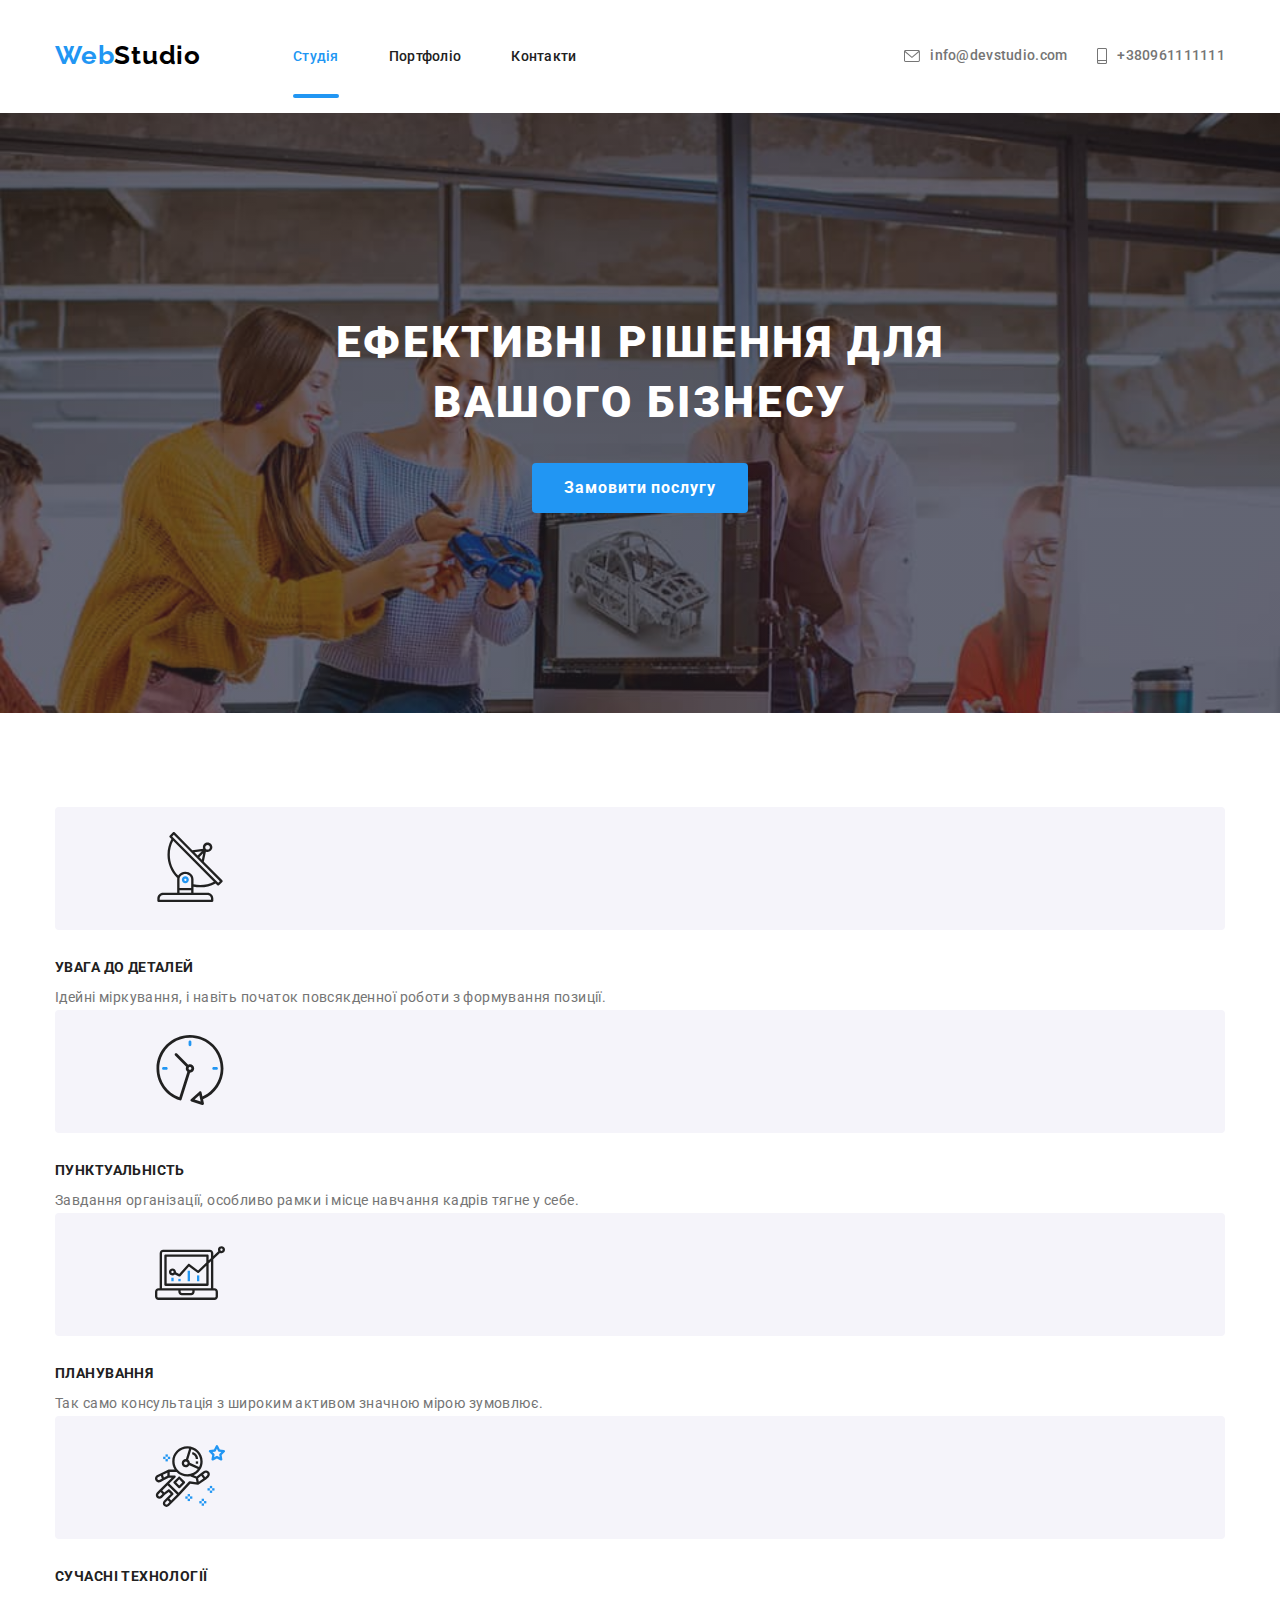
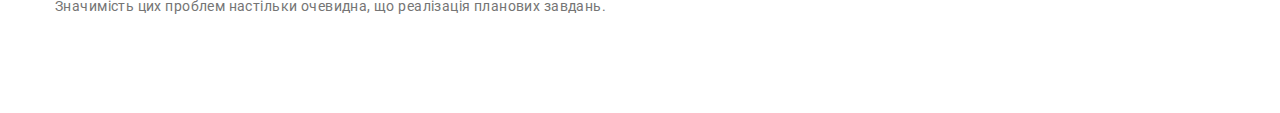
==== commit 70d0302f: "update" ====
--- a/index.html
+++ b/index.html
@@ -53,7 +53,7 @@
               <li class="mobile_menu_social__content"><a class="mobile_menu_social__link link" href="">Instagram</a></li>
               <li class="mobile_menu_social__content"><a class="mobile_menu_social__link link" href="">Twitter</a></li>
               <li class="mobile_menu_social__content"><a class="mobile_menu_social__link link" href="">Facebook</a></li>
-              <li class="mobile_menu_social__content"><a class="mobile_menu_social__link link" href="">LinkedIn</a></li>
+              <li class="mobile_menu_social__content"><a class="mobile_menu_social__link link" href="" id="last_link">LinkedIn</a></li>
             </ul>
             
           </div>
@@ -69,14 +69,8 @@
        </div>
       </section>
 
-      <section class="mobile_menu_hero">
-        <div class="container mobile_menu_hero__container">
-          <h1 class="mobile_menu_hero__title">Ефективні рішення для вашого бізнесу</h1>
-          <button class="mobile_menu_hero__button" type="button" data-modal-open>Замовити послугу</button>
-       </div>
-      </section>
         <!--About-->
-                 <!-- <section>
+                  <section>
                     <div class="container about ">
           <h2 class="visually-hidden">Все про нас та нашу роботу</h2>
           <ul class="about__list list">
@@ -118,7 +112,7 @@
             </li>
          </ul>
               </div>
-            </section>-->
+            </section>
         <!--Tasks-->
         <!--<section class="page_tasks">
         <div class="container tasks">
@@ -298,7 +292,7 @@
       
       </footer>-->
 
-<!--<div class="backdrop is-hidden" data-modal>
+<div class="backdrop is-hidden" data-modal>
   <div class="modal">
     <button type="button" class="modal-close-btn" data-modal-close>
       <svg class="modal-close-icon" width="18" height="18"><use href="./images/icons.svg#icon-close-black"></use></svg>
@@ -318,10 +312,9 @@
     <button class="modal_form_submit" type="submit">Відправити</button>
   </form>
   </div>
-</div>-->
+</div>
 
 <script src="./JS/menu.js"></script>
-
-<!--<script src="./JS/modal.js"></script>-->
+<script src="./JS/modal.js"></script>
 </body>
 </html>
--- a/CSS/main.min.css
+++ b/CSS/main.min.css
@@ -1 +1 @@
-:root{--primary-font:"Roboto",sans-serif;--secondary-font:"Raleway",sans-serif;--first-logo-text-color:#000000;--primary-text-color-theme-light:#212121;--secondary-text-color-theme-light:#757575;--primary-text-color-theme-dark:#FFFFFF;--secondary-text-color-theme-dark:rgba(255, 255, 255, 0.6);--primary-background-color:#FFFFFF;--secondary-background-color:#2F303A;--accent-color:#2196F3;--team-buttons-background-color:#F5F4FA;--border-color-line:#ECECEC;--border-color-line-card:#EEEEEE;--primary-color-icons:#AFB1B8;--secondary-color-icons:#FFFFFF;--color-nav-icon:#757575;--color-icon-modal:#212121;--transition-dur-and-func:250ms cubic-bezier(0.4, 0, 0.2, 1)}.visually-hidden{position:absolute;white-space:nowrap;width:1px;height:1px;overflow:hidden;border:0;padding:0;clip:rect(0 0 0 0);clip-path:inset(50%);margin:-1px}body{font-family:var(--primary-font);font-size:14px;letter-spacing:.03em;color:var(--primary-text-color-theme-light);background-color:var(--primary-background-color)}.list{list-style:none;padding-left:0;margin:0}.link{text-decoration:none}img{display:block;max-width:100%;height:auto}address{font-style:normal;margin-top:20px}button{display:block;margin:0 auto;cursor:pointer;border:none;border-radius:4px}h1,h2,h3,p{margin-top:0;margin-bottom:0}ul{margin-top:0;margin-bottom:0;padding-left:0}*{box-sizing:border-box}section{padding-top:94px;padding-bottom:94px}.container{padding-left:15px;padding-right:15px}@media screen and (min-width: 480px){.container{width:480px;margin-left:auto;margin-right:auto}}@media screen and (min-width: 768px){.container{width:768px}}@media screen and (min-width: 1200px){.container{width:1200px}}.page_nav__logo_first{font-family:"Raleway",sans-serif;font-weight:700;font-size:26px;line-height:1.19;letter-spacing:.03em;color:var(--first-logo-text-color);text-decoration:none}.logo__item_web{color:var(--accent-color)}.footer__logo_second{font-family:"Raleway",sans-serif;font-weight:700;font-size:26px;line-height:1.19;letter-spacing:.03em;color:var(--accent-color);color:var(--primary-text-color-theme-dark);text-decoration:none}@media screen and (max-width: 767px){.mobile_menu{position:fixed;top:0;left:0;z-index:100;width:100%;height:100%;opacity:0;visibility:hidden;pointer-events:none;background-color:var(--primary-background-color);box-shadow:0px 4px 8px rgba(0,0,0,.04),0px 2px 4px rgba(0,0,0,.08),0px 1px 3px rgba(0,0,0,.16);transition:opacity var(--transition-dur-and-func),visibility var(--transition-dur-and-func)}.mobile_menu.is-open{opacity:1;visibility:visible;pointer-events:auto}.open_mobile_menu_btn{border:none;background-color:rgba(0,0,0,0);padding:0px;height:40px;line-height:0;margin:0px 0px;top:10px;right:15px}.open_mobile_menu_btn__icon{width:40px;height:40px}.mobile_menu__conainer{position:relative;padding-left:40px;padding-top:40px;padding-bottom:48px;display:flex;flex-direction:column}.mobile_menu__close-btn{position:absolute;top:10px;right:15px;display:flex;align-items:center;justify-content:center;background-color:rgba(0,0,0,0);border:none;padding:0px}.mobile_menu__close-icon{width:40px;height:40px;transition:fill var(--transition-dur-and-func)}.mobile_menu__close-icon:focus,.mobile_menu__close-icon:hover{fill:var(--accent-color)}.mobile_menu__link{font-weight:500;font-size:40px;line-height:1.17;letter-spacing:.02em;color:var(--primary-text-color-theme-light);transition:color var(--transition-dur-and-func);position:relative}.mobile_menu__link:hover,.mobile_menu__link:focus{color:var(--accent-color)}.current{color:var(--accent-color)}.mobile_menu__item{margin-bottom:32px}}@media screen and (min-width: 768px){.mobile_menu{display:none}.open_mobile_menu_btn{display:none}}.backdrop{position:fixed;width:100%;height:100%;left:0;top:0;transition:opacity 500ms ease,visibility 500ms ease;background-color:rgba(0,0,0,.2)}.backdrop.is-hidden{visibility:hidden;opacity:0;pointer-events:none}.modal{position:absolute;top:50%;left:50%;transform:translate(-50%, -50%);width:528px;height:581px;background:#fff;box-shadow:0px 1px 3px rgba(0,0,0,.12),0px 1px 1px rgba(0,0,0,.14),0px 2px 1px rgba(0,0,0,.2);border-radius:4px;padding:40px}.modal-close-btn{position:absolute;top:8px;right:8px;display:flex;align-items:center;justify-content:center;width:30px;height:30px;background:#fff;border:1px solid rgba(0,0,0,.1);border-radius:50%;padding:0}.modal-close-icon{transition:fill var(--transition-dur-and-func)}.modal-close-icon:focus,.modal-close-icon:hover{fill:var(--accent-color)}.modal_form_title{font-weight:700;font-size:20px;line-height:1.15;letter-spacing:.03em;text-align:center;color:var(--primary-text-color-theme-light);margin-bottom:12px}.modal_form{display:flex;flex-direction:column}.modal_form_field{margin-bottom:10px}.modal_form_input{width:100%;height:40px;border:1px solid rgba(33,33,33,.2);border-radius:4px;padding-left:42px;cursor:pointer;transition:border-color var(--transition-dur-and-func)}.modal_form_input:focus,.modal_form_input:hover{outline:none;border-color:var(--accent-color)}.modal_form_message{width:100%;height:120px;border:1px solid rgba(33,33,33,.2);border-radius:4px;padding:12px 16px;resize:none;transition:border-color var(--transition-dur-and-func);display:block}.modal_form_message::placeholder{color:rgba(117,117,117,.5)}.modal_form_message:focus,.modal_form_message:hover{outline:none;border-color:var(--accent-color)}.modal_form_fild_desk{display:block;font-size:12px;line-height:1.17;letter-spacing:.01em;color:var(--secondary-text-color-theme-light);margin-bottom:4px}.modal_icon{position:absolute;width:18px;height:18px;top:50%;left:12px;transform:translateY(-50%);fill:var(--color-icon-modal);transition:fill var(--transition-dur-and-func)}.modal_form_input:focus+.modal_icon,.modal_form_input:hover+.modal_icon{fill:var(--accent-color)}.modal_form_input_wrapper{position:relative;display:block}.modal_form_check{appearance:none;position:absolute;transition:box-shadow var(--transition-dur-and-func)}.modal_form_icon_check{width:16px;height:15px;cursor:pointer;fill:var(--accent-color);border:2px solid var(--color-icon-modal);border-radius:3px}.modal_form_check:focus+.modal_form_icon_check{box-shadow:0px 1px 3px rgba(0,0,0,.12),0px 1px 1px rgba(0,0,0,.14),0px 2px 1px rgba(0,0,0,.2)}.modal_form_check:checked+.modal_form_icon_check{background-color:var(--accent-color);border-color:var(--accent-color)}.modal_form_check_field{display:flex;justify-content:center;align-items:center;margin-top:20px}.icon_checkbox{display:none;fill:var(--accent-color)}.modal_form_check:checked+.modal_form_icon_check .icon_checkbox{display:block}.modal_text_checkbox{font-weight:400;font-size:14px;line-height:1.71;color:var(--secondary-text-color-theme-light);margin-left:7px}.link_modal_checkbox{color:var(--accent-color);letter-spacing:.03em;font-weight:400}.modal_form_submit{font-weight:700;font-size:16px;line-height:1.88;letter-spacing:.06em;align-items:center;text-align:center;background-color:var(--accent-color);color:var(--primary-text-color-theme-dark);border-radius:4px;min-width:216px;padding:10px 52px;margin-top:30px;transition:background-color var(--transition-dur-and-func),box-shadow var(--transition-dur-and-func)}.modal_form_submit:hover,.modal_form_submit:focus{background:#188ce8;box-shadow:0px 4px 4px rgba(0,0,0,.15)}.menu{display:none}.contacts_header{display:none}.header__container{display:flex;align-items:center;justify-content:space-between}.header{padding-top:16px;padding-bottom:16px}@media screen and (min-width: 768px){.page_nav{display:flex}.page_nav__logo_first{margin-right:87px;padding-top:26px}.menu{display:flex;column-gap:50px;padding-top:32px;padding-bottom:32px}.menu__link{font-weight:500;font-size:14px;line-height:1.14;letter-spacing:.02em;color:var(--primary-text-color-theme-light);transition:color var(--transition-dur-and-func);position:relative;padding-top:32px;padding-bottom:32px}.menu__link:hover,.menu__link:focus{color:var(--accent-color)}.contacts_header{display:flex;flex-direction:column;gap:10px;margin-left:auto;padding-top:32px;padding-bottom:32px}.contacts_header__link{font-weight:500;font-size:14px;line-height:1.14;letter-spacing:.02em;color:var(--secondary-text-color-theme-light);display:flex;align-items:center;transition:color var(--transition-dur-and-func)}.contacts_header__link:hover,.contacts_header__link:focus{color:var(--accent-color)}.current{color:var(--accent-color)}.current::after{content:"";position:absolute;display:block;bottom:-2px;left:0;width:100%;height:4px;background-color:var(--accent-color);border-radius:2px}.contacts_header__icon{margin-right:10px;fill:currentColor}}@media screen and (min-width: 1200px){.header__container{justify-content:flex-start}.contacts_header{display:flex;flex-direction:row;gap:30px}.page_nav__logo_first{margin-right:92px;padding-top:24px}}.hero{display:none}.mobile_menu_hero{background-color:var(--secondary-background-color);padding-top:200px;padding-bottom:200px;text-align:center;background-image:linear-gradient(rgba(47, 48, 58, 0.4), rgba(47, 48, 58, 0.4)),url("../images/Imgbg.jpg");background-size:cover;background-repeat:no-repeat;max-width:1600px;height:600px;margin:0 auto}.mobile_menu_hero__title{font-weight:900;font-size:44px;line-height:1.36;letter-spacing:.06em;text-align:center;text-transform:uppercase;color:var(--primary-text-color-theme-dark);width:696px;margin:0 auto}.mobile_menu_hero__button{font-weight:700;font-size:16px;line-height:1.88;letter-spacing:.06em;align-items:center;text-align:center;background-color:var(--accent-color);color:var(--primary-text-color-theme-dark);border-radius:4px;min-width:216px;padding:10px 32px;margin-top:30px;transition:background-color var(--transition-dur-and-func)}.mobile_menu_hero__button:hover,.mobile_menu_hero__button:focus{background:#188ce8;box-shadow:0px 4px 4px rgba(0,0,0,.15)}.about__list{display:flex;align-items:flex-start}.about__card{flex-basis:calc((100% - 90px)/4)}.about__card:not(:last-child){margin-right:30px}.about__title{font-weight:700;font-size:14px;line-height:1.14;letter-spacing:.03em;text-transform:uppercase;color:var(--primary-text-color-theme-light);margin-top:30px;margin-bottom:10px}.about__text{font-style:normal;font-weight:400;font-size:14px;line-height:1.71;letter-spacing:.03em;color:var(--secondary-text-color-theme-light)}.about__background{background-color:#f5f4fa;border-radius:4px}.about__icon{margin:25px 100px}.page_tasks{padding-top:0}.tasks__title{font-weight:700;font-size:36px;line-height:1.17;letter-spacing:.03em;font-style:normal;text-align:center;color:var(--primary-text-color-theme-light);margin-bottom:50px}.tasks_list{display:flex;column-gap:30px}.tasks_list__overlay{position:absolute;width:370px;height:70px;bottom:0px;left:0;font-weight:700;line-height:1.14;text-transform:uppercase;background:rgba(47,48,58,.8);color:var(--primary-text-color-theme-dark);display:flex;justify-content:center;align-items:center}.tasks_list__item{position:relative}.page_team{background-color:var(--team-buttons-background-color)}.team__title{font-weight:700;font-size:36px;line-height:1.17;letter-spacing:.03em;font-style:normal;text-align:center;color:var(--primary-text-color-theme-light);margin-bottom:50px}.team_list{margin-top:50px;display:flex;column-gap:30px}.team_list__content{width:270px;background-color:var(--primary-background-color);box-shadow:0px 1px 3px rgba(0,0,0,.12),0px 1px 1px rgba(0,0,0,.14),0px 2px 1px rgba(0,0,0,.2);border-radius:0px 0px 4px 4px}.team_list__text{padding:30px 0}.team_list__subtitle{font-style:normal;font-weight:500;font-size:16px;line-height:1.19;text-align:center;letter-spacing:.03em;margin-bottom:10px}.team_list__item{font-weight:400;font-size:16px;line-height:1.19;letter-spacing:.03em;font-style:normal;text-align:center;color:var(--secondary-text-color-theme-light)}.social_list{display:flex;justify-content:center;column-gap:10px;margin-top:16px}.social_list__link{display:flex;justify-content:center;align-items:center;width:44px;height:44px;border-radius:50%;color:var(--primary-color-icons);transition:background-color var(--transition-dur-and-func),color var(--transition-dur-and-func)}.social_list__link:hover,.social_list__link:focus{background-color:var(--accent-color);color:var(--primary-background-color)}.social_list__icon{width:20px;height:20px;fill:currentColor;transition:fill var(--transition-dur-and-func)}.social_list__link:hover .social_list__icon,.social_list__link:focus .social_list__icon{fill:var(--secondary-color-icons)}.clients__title{font-style:normal;font-weight:700;font-size:36px;line-height:1.17;text-align:center;letter-spacing:.03em;color:var(--primary-text-color-theme-light)}.clients__list{margin-top:50px;display:flex;column-gap:30px}.clients__logo{width:106px;height:60px;fill:currentColor}.clients__link{border-radius:4px;display:flex;align-items:center;justify-content:center;width:170px;height:92px;border:1px solid #afb1b8;color:var(--primary-color-icons);transition:color var(--transition-dur-and-func),border-color var(--transition-dur-and-func)}.clients__link:hover,.clients__link:focus{border-color:var(--accent-color);color:var(--accent-color)}.page_footer{background-color:var(--secondary-background-color);padding:60px 0px}.footer_address__contacts:not(:first-child){margin-top:9px}.footer_address__map{font-weight:400;font-size:14px;line-height:1.71;letter-spacing:.03em;color:var(--primary-text-color-theme-dark);transition:color var(--transition-dur-and-func)}.footer_address__map:hover,.footer_address__map:focus{color:var(--accent-color)}.footer_address__mail,.footer_address__tel{font-weight:400;font-size:14px;line-height:1.71;letter-spacing:.03em;font-style:normal;color:var(--secondary-text-color-theme-dark);transition:color var(--transition-dur-and-func)}.footer_address__mail:hover,.footer_address__mail:focus,.footer_address__tel:hover,.footer_address__tel:focus{color:var(--accent-color)}.footer_social__link{display:flex;justify-content:center;align-items:center;width:44px;height:44px;border-radius:50%;background:rgba(255,255,255,.1);transition:background-color var(--transition-dur-and-func)}.footer_social__link:hover,.footer_social__link:focus{background-color:var(--accent-color)}.footer_social__title{font-weight:700;font-size:14px;line-height:1.71;letter-spacing:.03em;text-transform:uppercase;color:var(--primary-text-color-theme-dark);margin-bottom:20px}.footer_social__icon{width:20px;height:20px;fill:var(--secondary-color-icons);transition:fill var(--transition-dur-and-func)}.footer_social__link:hover .footer_social__icon,.footer_social__link:focus .footer_social__icon{fill:var(--secondary-color-icons)}.footer{display:flex;align-items:baseline}.footer_social__list{display:flex;column-gap:10px}.footer_social{margin-left:70px}.footer_subscription__title{font-weight:700;font-size:14px;line-height:1.14;letter-spacing:.03em;text-transform:uppercase;color:var(--primary-text-color-theme-dark);margin-bottom:20px}.footer_subscription__mail{width:358px;height:50px;border:1px solid rgba(255,255,255,.3);border-radius:4px;background:none;color:rgba(255,255,255,.6);display:block;outline:none;padding-left:16px;transition:border var(--transition-dur-and-func),box-shadow var(--transition-dur-and-func)}.footer_subscription__mail:focus{border:1px solid rgba(255,255,255,.3);box-shadow:0px 4px 4px rgba(0,0,0,.15);border-radius:4px}.footer_subscription__button{font-weight:700;font-size:16px;line-height:1.88;letter-spacing:.06em;color:var(--primary-text-color-theme-dark);background-color:var(--accent-color);align-items:center;display:flex;justify-content:center;min-width:200px;padding:10px 28px;transition:background-color var(--transition-dur-and-func),color var(--transition-dur-and-func)}.footer_subscription__button:hover,.footer_subscription__button:focus{background:#188ce8;box-shadow:0px 4px 4px rgba(0,0,0,.15);border-radius:4px;color:var(--primary-text-color-theme-dark)}.footer_subscription__icon{fill:var(--secondary-color-icons);margin-left:10px}.footer_subscription{margin-left:auto}.footer_subscription__content{display:flex;column-gap:12px;justify-content:center}.page_header{border-bottom:1px solid var(--border-color-line)}.portfolio__list{display:flex;margin-bottom:50px;column-gap:8px;justify-content:center}.portfolio__button{font-weight:500;font-size:16px;line-height:1.62;text-align:center;letter-spacing:.03em;background:var(--team-buttons-background-color);color:var(--primary-text-color-theme-light);border-radius:4px;padding:6px 22px;transition:background-color var(--transition-dur-and-func),color var(--transition-dur-and-func),box-shadow var(--transition-dur-and-func)}.portfolio__button:hover,.portfolio__button:focus{background-color:var(--accent-color);color:var(--primary-text-color-theme-dark);box-shadow:0px 3px 1px rgba(0,0,0,.1),0px 1px 2px rgba(0,0,0,.08),0px 2px 2px rgba(0,0,0,.12)}.portfolio__services{display:flex;column-gap:30px;flex-wrap:wrap;row-gap:30px}.portfolio__border_line{border:1px solid var(--border-color-line-card);border-top:none;padding:20px 24px}.portfolio__title{font-weight:700;font-size:18px;line-height:2;letter-spacing:.06em;color:var(--primary-text-color-theme-light);margin-bottom:4px}.portfolio__subtitle{font-weight:400;font-size:16px;line-height:1.87;letter-spacing:.03em;color:var(--secondary-text-color-theme-light)}.portfolio__link{display:block;position:relative}.portfolio__link:hover,.portfolio__link:focus{box-shadow:0px 1px 1px rgba(0,0,0,.12),0px 4px 4px rgba(0,0,0,.06),1px 4px 6px rgba(0,0,0,.16)}.portfolio__wrapper{position:relative;overflow:hidden}.portfolio__overlay{width:100%;height:100%;font-weight:400;font-size:18px;line-height:1.55;letter-spacing:.03em;position:absolute;top:0;left:0;background-color:rgba(33,150,243,.9);color:var(--primary-text-color-theme-dark);padding:63px 24px;transform:translateY(100%);transition:transform 250ms cubic-bezier(0.4, 0, 0.2, 1)}.portfolio__link:hover .portfolio__overlay,.portfolio__link:focus .portfolio__overlay{transform:translateY(0%)}/*# sourceMappingURL=main.min.css.map */+:root{--primary-font:"Roboto",sans-serif;--secondary-font:"Raleway",sans-serif;--first-logo-text-color:#000000;--primary-text-color-theme-light:#212121;--secondary-text-color-theme-light:#757575;--primary-text-color-theme-dark:#FFFFFF;--secondary-text-color-theme-dark:rgba(255, 255, 255, 0.6);--primary-background-color:#FFFFFF;--secondary-background-color:#2F303A;--accent-color:#2196F3;--team-buttons-background-color:#F5F4FA;--border-color-line:#ECECEC;--border-color-line-card:#EEEEEE;--primary-color-icons:#AFB1B8;--secondary-color-icons:#FFFFFF;--color-nav-icon:#757575;--color-icon-modal:#212121;--transition-dur-and-func:250ms cubic-bezier(0.4, 0, 0.2, 1)}.visually-hidden{position:absolute;white-space:nowrap;width:1px;height:1px;overflow:hidden;border:0;padding:0;clip:rect(0 0 0 0);clip-path:inset(50%);margin:-1px}body{font-family:var(--primary-font);font-size:14px;letter-spacing:.03em;color:var(--primary-text-color-theme-light);background-color:var(--primary-background-color)}.list{list-style:none;padding-left:0;margin:0}.link{text-decoration:none}img{display:block;max-width:100%;height:auto}address{font-style:normal;margin-top:20px}button{display:block;margin:0 auto;cursor:pointer;border:none;border-radius:4px}h1,h2,h3,p{margin-top:0;margin-bottom:0}ul{margin-top:0;margin-bottom:0;padding-left:0}*{box-sizing:border-box}section{padding-top:94px;padding-bottom:94px}.container{padding-left:15px;padding-right:15px}@media screen and (min-width: 480px){.container{width:480px;margin-left:auto;margin-right:auto}}@media screen and (min-width: 768px){.container{width:768px}}@media screen and (min-width: 1200px){.container{width:1200px}}.page_nav__logo_first{font-family:"Raleway",sans-serif;font-weight:700;font-size:26px;line-height:1.19;letter-spacing:.03em;color:var(--first-logo-text-color);text-decoration:none}.logo__item_web{color:var(--accent-color)}.footer__logo_second{font-family:"Raleway",sans-serif;font-weight:700;font-size:26px;line-height:1.19;letter-spacing:.03em;color:var(--accent-color);color:var(--primary-text-color-theme-dark);text-decoration:none}@media screen and (max-width: 767px){.mobile_menu{position:fixed;top:0;left:0;z-index:100;width:100%;height:100%;opacity:0;visibility:hidden;pointer-events:none;background-color:var(--primary-background-color);box-shadow:0px 4px 8px rgba(0,0,0,.04),0px 2px 4px rgba(0,0,0,.08),0px 1px 3px rgba(0,0,0,.16);transition:opacity var(--transition-dur-and-func),visibility var(--transition-dur-and-func)}.mobile_menu.is-open{opacity:1;visibility:visible;pointer-events:auto}.open_mobile_menu_btn{border:none;background-color:rgba(0,0,0,0);padding:0px;height:40px;line-height:0;margin:0px 0px;top:10px;right:15px}.open_mobile_menu_btn__icon{width:40px;height:40px}.mobile_menu__conainer{position:relative;padding-left:40px;padding-top:40px;padding-bottom:48px;display:flex;flex-direction:column;width:auto;height:auto}.mobile_menu__close-btn{position:absolute;top:10px;right:15px;display:flex;align-items:center;justify-content:center;background-color:rgba(0,0,0,0);border:none;padding:0px}.mobile_menu__close-icon{width:40px;height:40px;transition:fill var(--transition-dur-and-func)}.mobile_menu__close-icon:focus,.mobile_menu__close-icon:hover{fill:var(--accent-color)}.mobile_menu__link{font-weight:500;font-size:40px;line-height:1.17;letter-spacing:.02em;color:var(--primary-text-color-theme-light);transition:color var(--transition-dur-and-func);position:relative}.mobile_menu__link:hover,.mobile_menu__link:focus{color:var(--accent-color)}.current{color:var(--accent-color)}.mobile_menu__item{margin-bottom:32px}}.mobile_menu_contacts{margin-top:auto}.mobile_menu_social__list{display:flex;gap:10px;margin-top:auto}.mobile_menu_social__link{font-weight:500;font-size:18px;line-height:22px;letter-spacing:.02em;color:var(--accent-color);padding-right:10px;border-right:1px solid rgba(33,33,33,.2);transform:rotate(90deg)}#last_link{border:none}.mobile_menu_contacts__tel{font-weight:500;font-size:34px;line-height:40px;letter-spacing:.02em;color:var(--accent-color)}.mobile_menu_contacts__mail{font-style:normal;font-weight:500;font-size:24px;line-height:28px;letter-spacing:.02em;color:var(--secondary-text-color-theme-light)}@media screen and (min-width: 768px){.mobile_menu{display:none}.open_mobile_menu_btn{display:none}}.backdrop{position:fixed;width:100%;height:100%;left:0;top:0;transition:opacity 500ms ease,visibility 500ms ease;background-color:rgba(0,0,0,.2)}.backdrop.is-hidden{visibility:hidden;opacity:0;pointer-events:none}.modal{position:absolute;top:50%;left:50%;padding:40px;width:100%;transform:translate(-50%, -50%);background:#fff;box-shadow:0px 1px 3px rgba(0,0,0,.12),0px 1px 1px rgba(0,0,0,.14),0px 2px 1px rgba(0,0,0,.2);border-radius:4px}.modal-close-btn{position:absolute;top:8px;right:8px;display:flex;align-items:center;justify-content:center;width:30px;height:30px;background:#fff;border:1px solid rgba(0,0,0,.1);border-radius:50%;padding:0}.modal-close-icon{transition:fill var(--transition-dur-and-func)}.modal-close-icon:focus,.modal-close-icon:hover{fill:var(--accent-color)}@media screen and (max-width: 767px){.modal{max-width:450px}}@media screen and (min-width: 768px){.modal{width:450px}}@media screen and (min-width: 1200px){.modal{width:528px}}.modal_form_title{letter-spacing:.03em;text-align:center;color:var(--primary-text-color-theme-light);margin-bottom:12px}.modal_form{display:flex;flex-direction:column}.modal_form_field{margin-bottom:10px}.modal_form_input{width:100%;height:40px;border:1px solid rgba(33,33,33,.2);border-radius:4px;padding-left:42px;cursor:pointer;transition:border-color var(--transition-dur-and-func)}.modal_form_input:focus,.modal_form_input:hover{outline:none;border-color:var(--accent-color)}.modal_form_message{width:100%;height:120px;border:1px solid rgba(33,33,33,.2);border-radius:4px;padding:12px 16px;resize:none;transition:border-color var(--transition-dur-and-func);display:block}.modal_form_message::placeholder{color:rgba(117,117,117,.5)}.modal_form_message:focus,.modal_form_message:hover{outline:none;border-color:var(--accent-color)}.modal_form_fild_desk{display:block;font-size:12px;line-height:1.17;letter-spacing:.01em;color:var(--secondary-text-color-theme-light);margin-bottom:4px}.modal_icon{position:absolute;width:18px;height:18px;top:50%;left:12px;transform:translateY(-50%);fill:var(--color-icon-modal);transition:fill var(--transition-dur-and-func)}.modal_form_input:focus+.modal_icon,.modal_form_input:hover+.modal_icon{fill:var(--accent-color)}.modal_form_input_wrapper{position:relative;display:block}.modal_form_check{appearance:none;position:absolute;transition:box-shadow var(--transition-dur-and-func)}.modal_form_icon_check{width:16px;height:15px;cursor:pointer;fill:var(--accent-color);border:2px solid var(--color-icon-modal);border-radius:3px}.modal_form_check:focus+.modal_form_icon_check{box-shadow:0px 1px 3px rgba(0,0,0,.12),0px 1px 1px rgba(0,0,0,.14),0px 2px 1px rgba(0,0,0,.2)}.modal_form_check:checked+.modal_form_icon_check{background-color:var(--accent-color);border-color:var(--accent-color)}.modal_form_check_field{display:flex;justify-content:center;align-items:center;margin-top:20px}.icon_checkbox{display:none;fill:var(--accent-color)}.modal_form_check:checked+.modal_form_icon_check .icon_checkbox{display:block}.modal_text_checkbox{font-weight:400;font-size:12px;line-height:1.16;color:var(--secondary-text-color-theme-light);margin-left:7px}.link_modal_checkbox{color:var(--accent-color);letter-spacing:.03em;font-weight:400}.modal_form_submit{font-weight:700;font-size:16px;line-height:1.88;letter-spacing:.06em;align-items:center;text-align:center;background-color:var(--accent-color);color:var(--primary-text-color-theme-dark);border-radius:4px;min-width:216px;padding:10px 52px;margin-top:30px;transition:background-color var(--transition-dur-and-func),box-shadow var(--transition-dur-and-func)}.modal_form_submit:hover,.modal_form_submit:focus{background:#188ce8;box-shadow:0px 4px 4px rgba(0,0,0,.15)}@media screen and (max-width: 767px){.modal_form_title{font-weight:700;font-size:20px;line-height:1.5}}@media screen and (min-width: 768px){.modal_form_title{font-weight:700;font-size:20px;line-height:1.5}}@media screen and (min-width: 1200px){.modal_form_title{font-weight:700;font-size:20px;line-height:1.15}.modal_text_checkbox{font-weight:400;font-size:14px;line-height:1.71}}.menu{display:none}.contacts_header{display:none}.header__container{display:flex;align-items:center;justify-content:space-between}.header{padding-top:16px;padding-bottom:16px}@media screen and (min-width: 768px){.page_nav{display:flex}.page_nav__logo_first{margin-right:87px;padding-top:26px}.menu{display:flex;column-gap:50px;padding-top:32px;padding-bottom:32px}.menu__link{font-weight:500;font-size:14px;line-height:1.14;letter-spacing:.02em;color:var(--primary-text-color-theme-light);transition:color var(--transition-dur-and-func);position:relative;padding-top:32px;padding-bottom:32px}.menu__link:hover,.menu__link:focus{color:var(--accent-color)}.contacts_header{display:flex;flex-direction:column;gap:10px;margin-left:auto;padding-top:32px;padding-bottom:32px}.contacts_header__link{font-weight:500;font-size:14px;line-height:1.14;letter-spacing:.02em;color:var(--secondary-text-color-theme-light);display:flex;align-items:center;transition:color var(--transition-dur-and-func)}.contacts_header__link:hover,.contacts_header__link:focus{color:var(--accent-color)}.current{color:var(--accent-color)}.current::after{content:"";position:absolute;display:block;bottom:-2px;left:0;width:100%;height:4px;background-color:var(--accent-color);border-radius:2px}.contacts_header__icon{margin-right:10px;fill:currentColor}}@media screen and (min-width: 1200px){.header__container{justify-content:flex-start}.contacts_header{display:flex;flex-direction:row;gap:30px}.page_nav__logo_first{margin-right:92px;padding-top:24px}}.hero{background-color:var(--secondary-background-color);text-align:center;background-size:cover;background-repeat:no-repeat;margin:0 auto;width:100%}.hero__title{letter-spacing:.06em;text-align:center;text-transform:uppercase;color:var(--primary-text-color-theme-dark);margin:0 auto;font-weight:900;font-size:26px;line-height:1.62;width:360px}.hero__button{font-weight:700;font-size:16px;line-height:1.88;letter-spacing:.06em;align-items:center;text-align:center;background-color:var(--accent-color);color:var(--primary-text-color-theme-dark);min-width:200px;border-radius:4px;padding:10px 32px;margin-top:30px;transition:background-color var(--transition-dur-and-func)}.hero__button:hover,.hero__button:focus{background:#188ce8;box-shadow:0px 4px 4px rgba(0,0,0,.15)}@media screen and (max-width: 767px){.hero{max-width:480px;height:400px;padding-top:118px;padding-bottom:118px;background-image:linear-gradient(rgba(47, 48, 58, 0.4), rgba(47, 48, 58, 0.4)),url("../../img/background-mobile.jpg")}}@media screen and (min-width: 768px){.hero{background-image:linear-gradient(rgba(47, 48, 58, 0.4), rgba(47, 48, 58, 0.4)),url("../../img/background-mobile@2x.jpg");padding-top:118px;padding-bottom:118px}}@media screen and (min-width: 1200px){.hero{background-image:linear-gradient(rgba(47, 48, 58, 0.4), rgba(47, 48, 58, 0.4)),url("../../img/background-mobile@2x.jpg");max-width:1600px;height:600px;padding-top:200px;padding-bottom:200px}.hero__title{font-weight:900;font-size:44px;line-height:1.36;width:696px}}.about__list{display:flex;flex-direction:column}.about__title{font-weight:700;font-size:14px;line-height:1.14;letter-spacing:.03em;text-transform:uppercase;color:var(--primary-text-color-theme-light);margin-top:30px;margin-bottom:10px}.about__text{font-style:normal;font-weight:400;font-size:14px;line-height:1.71;letter-spacing:.03em;color:var(--secondary-text-color-theme-light)}.about__background{background-color:#f5f4fa;border-radius:4px}@media screen and (max-width: 767px){.about__icon{margin:25px 190px}}@media screen and (min-width: 768px){.about__icon{margin:25px 142px}}@media screen and (min-width: 1200px){.about__icon{margin:25px 100px}}.page_tasks{padding-top:0}.tasks__title{font-weight:700;font-size:36px;line-height:1.17;letter-spacing:.03em;font-style:normal;text-align:center;color:var(--primary-text-color-theme-light);margin-bottom:50px}.tasks_list{display:flex;column-gap:30px}.tasks_list__overlay{position:absolute;width:370px;height:70px;bottom:0px;left:0;font-weight:700;line-height:1.14;text-transform:uppercase;background:rgba(47,48,58,.8);color:var(--primary-text-color-theme-dark);display:flex;justify-content:center;align-items:center}.tasks_list__item{position:relative}.page_team{background-color:var(--team-buttons-background-color)}.team__title{font-weight:700;font-size:36px;line-height:1.17;letter-spacing:.03em;font-style:normal;text-align:center;color:var(--primary-text-color-theme-light);margin-bottom:50px}.team_list{margin-top:50px;display:flex;column-gap:30px}.team_list__content{width:270px;background-color:var(--primary-background-color);box-shadow:0px 1px 3px rgba(0,0,0,.12),0px 1px 1px rgba(0,0,0,.14),0px 2px 1px rgba(0,0,0,.2);border-radius:0px 0px 4px 4px}.team_list__text{padding:30px 0}.team_list__subtitle{font-style:normal;font-weight:500;font-size:16px;line-height:1.19;text-align:center;letter-spacing:.03em;margin-bottom:10px}.team_list__item{font-weight:400;font-size:16px;line-height:1.19;letter-spacing:.03em;font-style:normal;text-align:center;color:var(--secondary-text-color-theme-light)}.social_list{display:flex;justify-content:center;column-gap:10px;margin-top:16px}.social_list__link{display:flex;justify-content:center;align-items:center;width:44px;height:44px;border-radius:50%;color:var(--primary-color-icons);transition:background-color var(--transition-dur-and-func),color var(--transition-dur-and-func)}.social_list__link:hover,.social_list__link:focus{background-color:var(--accent-color);color:var(--primary-background-color)}.social_list__icon{width:20px;height:20px;fill:currentColor;transition:fill var(--transition-dur-and-func)}.social_list__link:hover .social_list__icon,.social_list__link:focus .social_list__icon{fill:var(--secondary-color-icons)}.clients__title{font-style:normal;font-weight:700;font-size:36px;line-height:1.17;text-align:center;letter-spacing:.03em;color:var(--primary-text-color-theme-light)}.clients__list{margin-top:50px;display:flex;column-gap:30px}.clients__logo{width:106px;height:60px;fill:currentColor}.clients__link{border-radius:4px;display:flex;align-items:center;justify-content:center;width:170px;height:92px;border:1px solid #afb1b8;color:var(--primary-color-icons);transition:color var(--transition-dur-and-func),border-color var(--transition-dur-and-func)}.clients__link:hover,.clients__link:focus{border-color:var(--accent-color);color:var(--accent-color)}.page_footer{background-color:var(--secondary-background-color);padding:60px 0px}.footer_address__contacts:not(:first-child){margin-top:9px}.footer_address__map{font-weight:400;font-size:14px;line-height:1.71;letter-spacing:.03em;color:var(--primary-text-color-theme-dark);transition:color var(--transition-dur-and-func)}.footer_address__map:hover,.footer_address__map:focus{color:var(--accent-color)}.footer_address__mail,.footer_address__tel{font-weight:400;font-size:14px;line-height:1.71;letter-spacing:.03em;font-style:normal;color:var(--secondary-text-color-theme-dark);transition:color var(--transition-dur-and-func)}.footer_address__mail:hover,.footer_address__mail:focus,.footer_address__tel:hover,.footer_address__tel:focus{color:var(--accent-color)}.footer_social__link{display:flex;justify-content:center;align-items:center;width:44px;height:44px;border-radius:50%;background:rgba(255,255,255,.1);transition:background-color var(--transition-dur-and-func)}.footer_social__link:hover,.footer_social__link:focus{background-color:var(--accent-color)}.footer_social__title{font-weight:700;font-size:14px;line-height:1.71;letter-spacing:.03em;text-transform:uppercase;color:var(--primary-text-color-theme-dark);margin-bottom:20px}.footer_social__icon{width:20px;height:20px;fill:var(--secondary-color-icons);transition:fill var(--transition-dur-and-func)}.footer_social__link:hover .footer_social__icon,.footer_social__link:focus .footer_social__icon{fill:var(--secondary-color-icons)}.footer{display:flex;align-items:baseline}.footer_social__list{display:flex;column-gap:10px}.footer_social{margin-left:70px}.footer_subscription__title{font-weight:700;font-size:14px;line-height:1.14;letter-spacing:.03em;text-transform:uppercase;color:var(--primary-text-color-theme-dark);margin-bottom:20px}.footer_subscription__mail{width:358px;height:50px;border:1px solid rgba(255,255,255,.3);border-radius:4px;background:none;color:rgba(255,255,255,.6);display:block;outline:none;padding-left:16px;transition:border var(--transition-dur-and-func),box-shadow var(--transition-dur-and-func)}.footer_subscription__mail:focus{border:1px solid rgba(255,255,255,.3);box-shadow:0px 4px 4px rgba(0,0,0,.15);border-radius:4px}.footer_subscription__button{font-weight:700;font-size:16px;line-height:1.88;letter-spacing:.06em;color:var(--primary-text-color-theme-dark);background-color:var(--accent-color);align-items:center;display:flex;justify-content:center;min-width:200px;padding:10px 28px;transition:background-color var(--transition-dur-and-func),color var(--transition-dur-and-func)}.footer_subscription__button:hover,.footer_subscription__button:focus{background:#188ce8;box-shadow:0px 4px 4px rgba(0,0,0,.15);border-radius:4px;color:var(--primary-text-color-theme-dark)}.footer_subscription__icon{fill:var(--secondary-color-icons);margin-left:10px}.footer_subscription{margin-left:auto}.footer_subscription__content{display:flex;column-gap:12px;justify-content:center}.page_header{border-bottom:1px solid var(--border-color-line)}.portfolio__list{display:flex;margin-bottom:50px;column-gap:8px;justify-content:center}.portfolio__button{font-weight:500;font-size:16px;line-height:1.62;text-align:center;letter-spacing:.03em;background:var(--team-buttons-background-color);color:var(--primary-text-color-theme-light);border-radius:4px;padding:6px 22px;transition:background-color var(--transition-dur-and-func),color var(--transition-dur-and-func),box-shadow var(--transition-dur-and-func)}.portfolio__button:hover,.portfolio__button:focus{background-color:var(--accent-color);color:var(--primary-text-color-theme-dark);box-shadow:0px 3px 1px rgba(0,0,0,.1),0px 1px 2px rgba(0,0,0,.08),0px 2px 2px rgba(0,0,0,.12)}.portfolio__services{display:flex;column-gap:30px;flex-wrap:wrap;row-gap:30px}.portfolio__border_line{border:1px solid var(--border-color-line-card);border-top:none;padding:20px 24px}.portfolio__title{font-weight:700;font-size:18px;line-height:2;letter-spacing:.06em;color:var(--primary-text-color-theme-light);margin-bottom:4px}.portfolio__subtitle{font-weight:400;font-size:16px;line-height:1.87;letter-spacing:.03em;color:var(--secondary-text-color-theme-light)}.portfolio__link{display:block;position:relative}.portfolio__link:hover,.portfolio__link:focus{box-shadow:0px 1px 1px rgba(0,0,0,.12),0px 4px 4px rgba(0,0,0,.06),1px 4px 6px rgba(0,0,0,.16)}.portfolio__wrapper{position:relative;overflow:hidden}.portfolio__overlay{width:100%;height:100%;font-weight:400;font-size:18px;line-height:1.55;letter-spacing:.03em;position:absolute;top:0;left:0;background-color:rgba(33,150,243,.9);color:var(--primary-text-color-theme-dark);padding:63px 24px;transform:translateY(100%);transition:transform 250ms cubic-bezier(0.4, 0, 0.2, 1)}.portfolio__link:hover .portfolio__overlay,.portfolio__link:focus .portfolio__overlay{transform:translateY(0%)}/*# sourceMappingURL=main.min.css.map */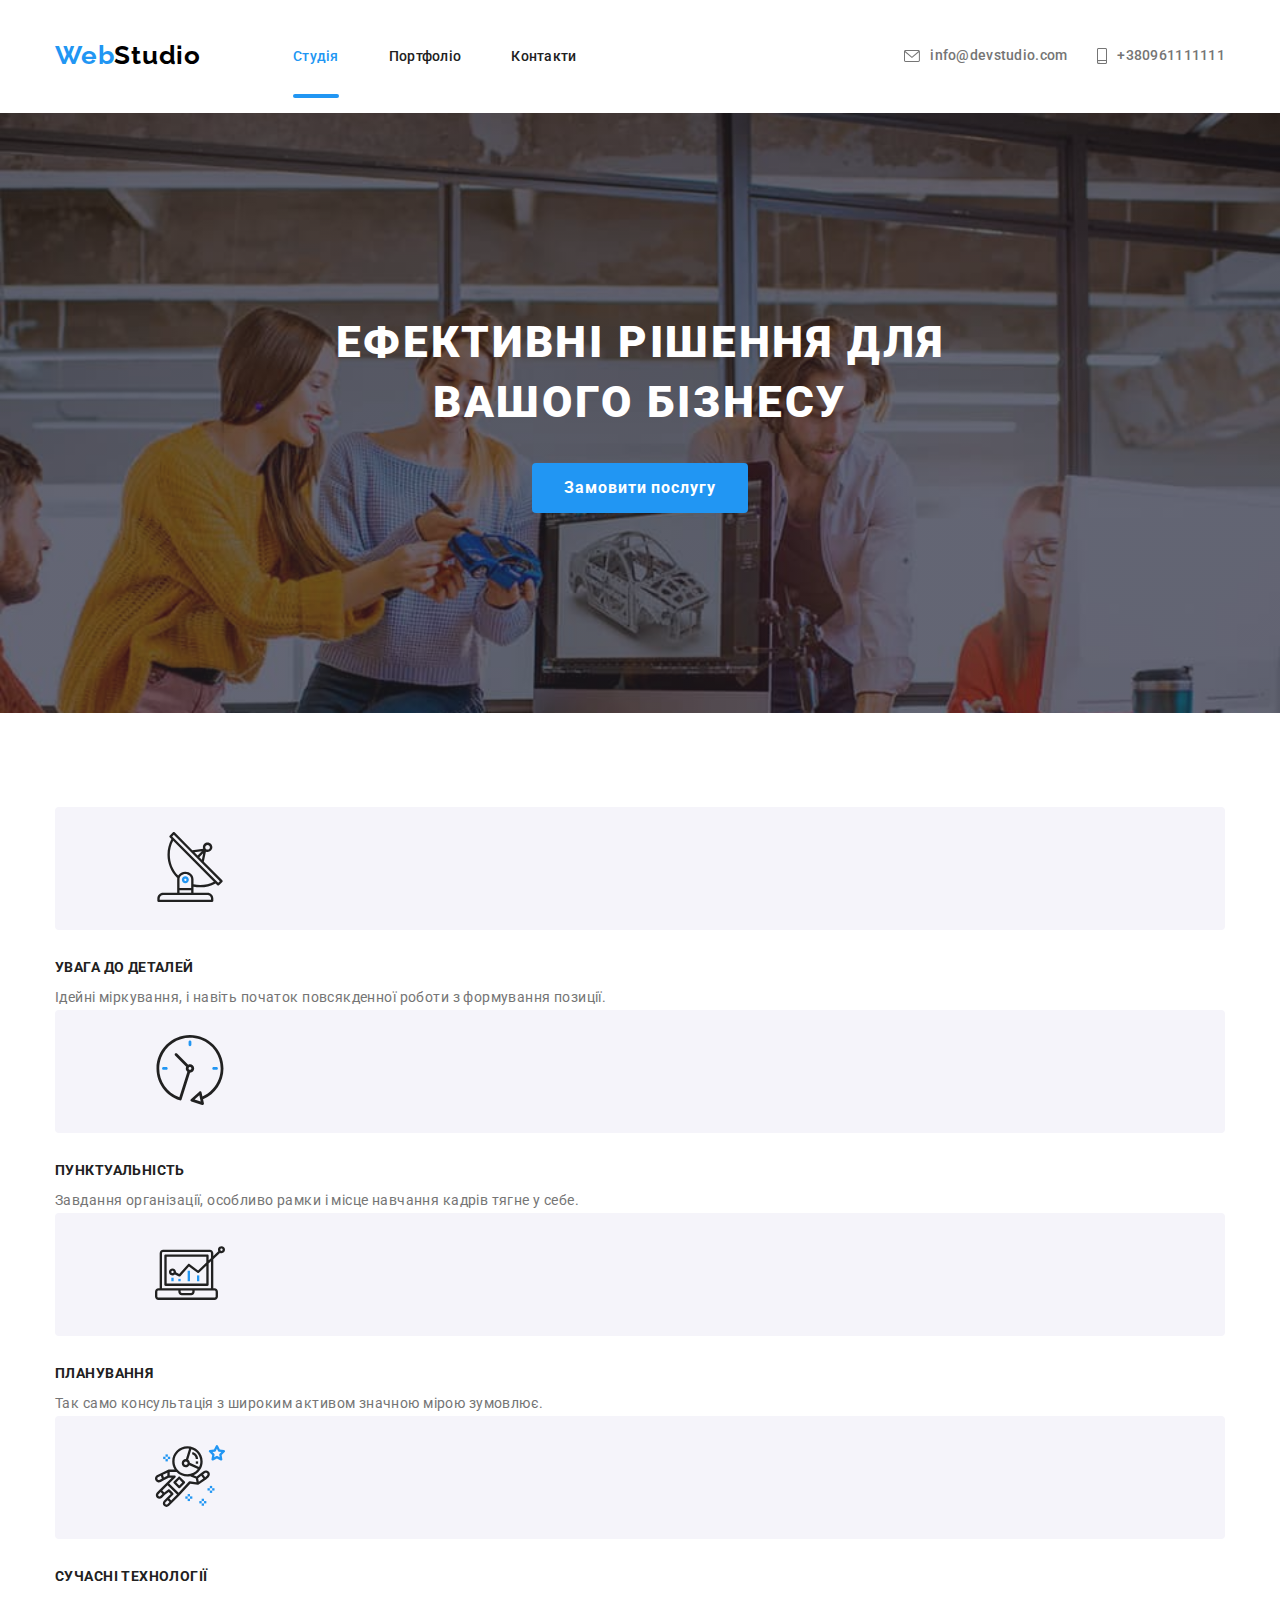
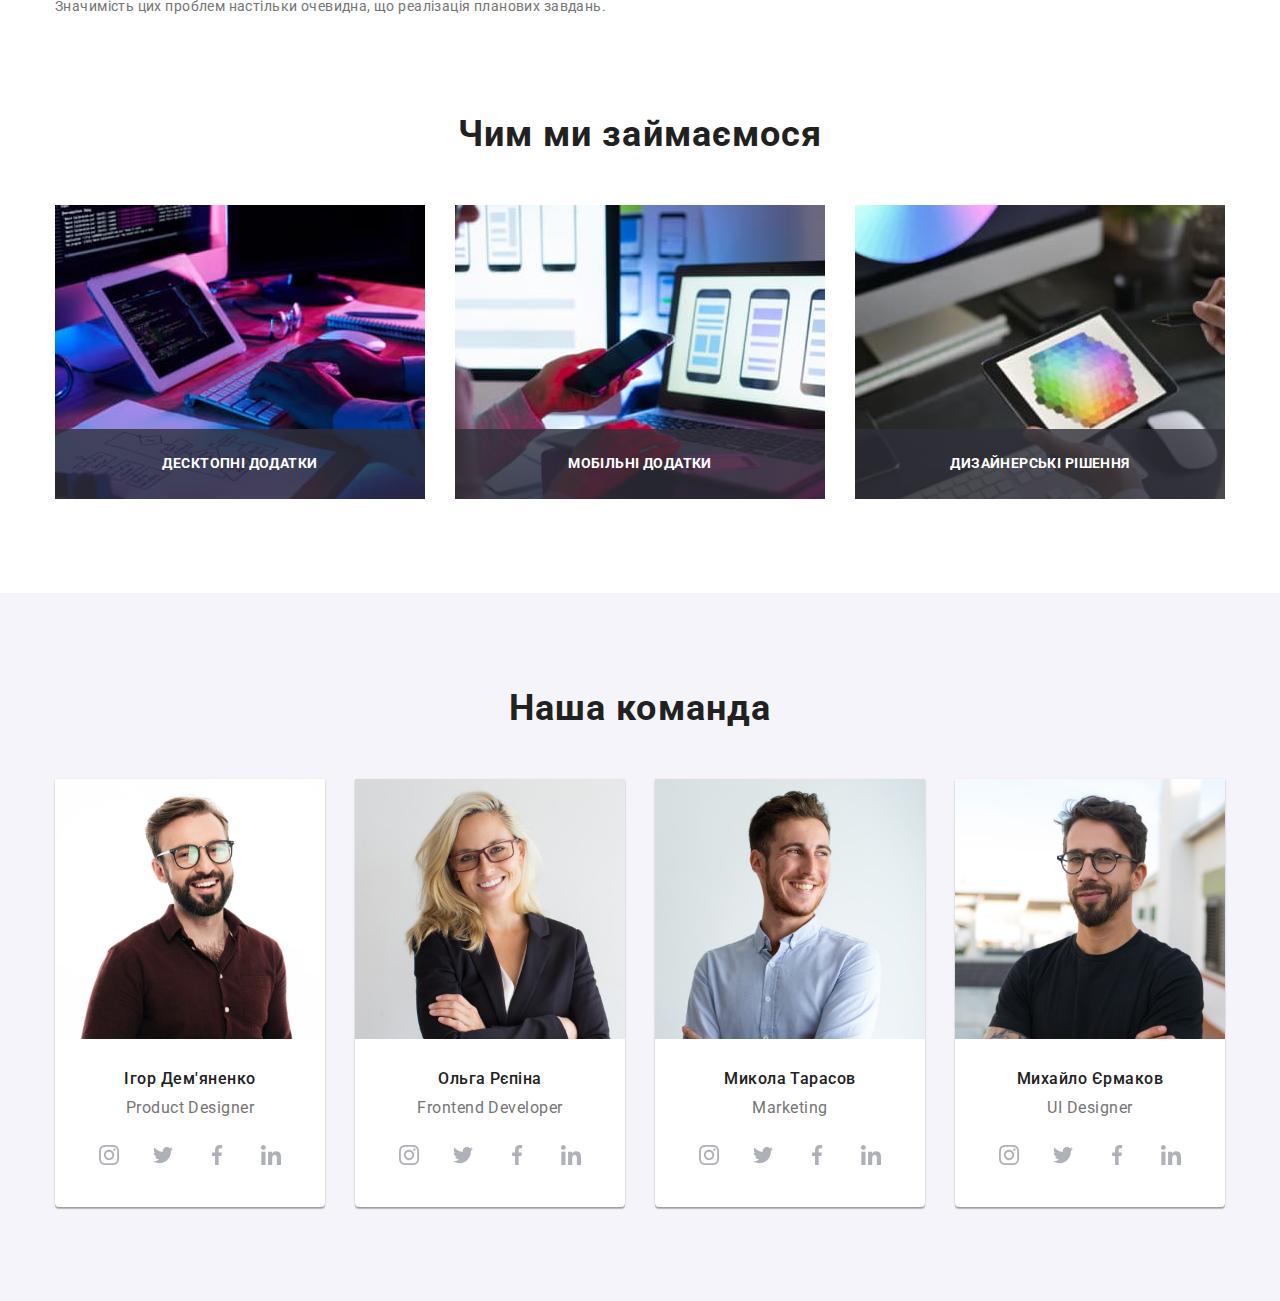
==== commit 0dd22735: "update" ====
--- a/index.html
+++ b/index.html
@@ -114,7 +114,7 @@
               </div>
             </section>
         <!--Tasks-->
-        <!--<section class="page_tasks">
+        <section class="page_tasks">
         <div class="container tasks">
                  <h2 class="tasks__title">Чим ми займаємося</h2>
           <ul class="tasks_list list">
@@ -123,9 +123,9 @@
             <li class="tasks_list__item"><p class="tasks_list__overlay">Дизайнерські рішення</p><img src="./images/tablet.jpg" alt="планшет" width="370"></li>
           </ul>         
               </div>
-            </section>-->
+            </section>
         <!--Team-->
-         <!--<section class="page_team">
+         <section class="page_team">
         <div class="container team">
                   <h2 class="team__title">Наша команда</h2>
           <ul class="team_list list">
@@ -201,7 +201,7 @@
                          </li>
           </ul>
         </div>
-        </section>-->
+        </section>
         <!--Clients-->
         <!--<section class="page_clients">
           <div class="container clients">
--- a/CSS/main.min.css
+++ b/CSS/main.min.css
@@ -1 +1 @@
-:root{--primary-font:"Roboto",sans-serif;--secondary-font:"Raleway",sans-serif;--first-logo-text-color:#000000;--primary-text-color-theme-light:#212121;--secondary-text-color-theme-light:#757575;--primary-text-color-theme-dark:#FFFFFF;--secondary-text-color-theme-dark:rgba(255, 255, 255, 0.6);--primary-background-color:#FFFFFF;--secondary-background-color:#2F303A;--accent-color:#2196F3;--team-buttons-background-color:#F5F4FA;--border-color-line:#ECECEC;--border-color-line-card:#EEEEEE;--primary-color-icons:#AFB1B8;--secondary-color-icons:#FFFFFF;--color-nav-icon:#757575;--color-icon-modal:#212121;--transition-dur-and-func:250ms cubic-bezier(0.4, 0, 0.2, 1)}.visually-hidden{position:absolute;white-space:nowrap;width:1px;height:1px;overflow:hidden;border:0;padding:0;clip:rect(0 0 0 0);clip-path:inset(50%);margin:-1px}body{font-family:var(--primary-font);font-size:14px;letter-spacing:.03em;color:var(--primary-text-color-theme-light);background-color:var(--primary-background-color)}.list{list-style:none;padding-left:0;margin:0}.link{text-decoration:none}img{display:block;max-width:100%;height:auto}address{font-style:normal;margin-top:20px}button{display:block;margin:0 auto;cursor:pointer;border:none;border-radius:4px}h1,h2,h3,p{margin-top:0;margin-bottom:0}ul{margin-top:0;margin-bottom:0;padding-left:0}*{box-sizing:border-box}section{padding-top:94px;padding-bottom:94px}.container{padding-left:15px;padding-right:15px}@media screen and (min-width: 480px){.container{width:480px;margin-left:auto;margin-right:auto}}@media screen and (min-width: 768px){.container{width:768px}}@media screen and (min-width: 1200px){.container{width:1200px}}.page_nav__logo_first{font-family:"Raleway",sans-serif;font-weight:700;font-size:26px;line-height:1.19;letter-spacing:.03em;color:var(--first-logo-text-color);text-decoration:none}.logo__item_web{color:var(--accent-color)}.footer__logo_second{font-family:"Raleway",sans-serif;font-weight:700;font-size:26px;line-height:1.19;letter-spacing:.03em;color:var(--accent-color);color:var(--primary-text-color-theme-dark);text-decoration:none}@media screen and (max-width: 767px){.mobile_menu{position:fixed;top:0;left:0;z-index:100;width:100%;height:100%;opacity:0;visibility:hidden;pointer-events:none;background-color:var(--primary-background-color);box-shadow:0px 4px 8px rgba(0,0,0,.04),0px 2px 4px rgba(0,0,0,.08),0px 1px 3px rgba(0,0,0,.16);transition:opacity var(--transition-dur-and-func),visibility var(--transition-dur-and-func)}.mobile_menu.is-open{opacity:1;visibility:visible;pointer-events:auto}.open_mobile_menu_btn{border:none;background-color:rgba(0,0,0,0);padding:0px;height:40px;line-height:0;margin:0px 0px;top:10px;right:15px}.open_mobile_menu_btn__icon{width:40px;height:40px}.mobile_menu__conainer{position:relative;padding-left:40px;padding-top:40px;padding-bottom:48px;display:flex;flex-direction:column;width:auto;height:auto}.mobile_menu__close-btn{position:absolute;top:10px;right:15px;display:flex;align-items:center;justify-content:center;background-color:rgba(0,0,0,0);border:none;padding:0px}.mobile_menu__close-icon{width:40px;height:40px;transition:fill var(--transition-dur-and-func)}.mobile_menu__close-icon:focus,.mobile_menu__close-icon:hover{fill:var(--accent-color)}.mobile_menu__link{font-weight:500;font-size:40px;line-height:1.17;letter-spacing:.02em;color:var(--primary-text-color-theme-light);transition:color var(--transition-dur-and-func);position:relative}.mobile_menu__link:hover,.mobile_menu__link:focus{color:var(--accent-color)}.current{color:var(--accent-color)}.mobile_menu__item{margin-bottom:32px}}.mobile_menu_contacts{margin-top:auto}.mobile_menu_social__list{display:flex;gap:10px;margin-top:auto}.mobile_menu_social__link{font-weight:500;font-size:18px;line-height:22px;letter-spacing:.02em;color:var(--accent-color);padding-right:10px;border-right:1px solid rgba(33,33,33,.2);transform:rotate(90deg)}#last_link{border:none}.mobile_menu_contacts__tel{font-weight:500;font-size:34px;line-height:40px;letter-spacing:.02em;color:var(--accent-color)}.mobile_menu_contacts__mail{font-style:normal;font-weight:500;font-size:24px;line-height:28px;letter-spacing:.02em;color:var(--secondary-text-color-theme-light)}@media screen and (min-width: 768px){.mobile_menu{display:none}.open_mobile_menu_btn{display:none}}.backdrop{position:fixed;width:100%;height:100%;left:0;top:0;transition:opacity 500ms ease,visibility 500ms ease;background-color:rgba(0,0,0,.2)}.backdrop.is-hidden{visibility:hidden;opacity:0;pointer-events:none}.modal{position:absolute;top:50%;left:50%;padding:40px;width:100%;transform:translate(-50%, -50%);background:#fff;box-shadow:0px 1px 3px rgba(0,0,0,.12),0px 1px 1px rgba(0,0,0,.14),0px 2px 1px rgba(0,0,0,.2);border-radius:4px}.modal-close-btn{position:absolute;top:8px;right:8px;display:flex;align-items:center;justify-content:center;width:30px;height:30px;background:#fff;border:1px solid rgba(0,0,0,.1);border-radius:50%;padding:0}.modal-close-icon{transition:fill var(--transition-dur-and-func)}.modal-close-icon:focus,.modal-close-icon:hover{fill:var(--accent-color)}@media screen and (max-width: 767px){.modal{max-width:450px}}@media screen and (min-width: 768px){.modal{width:450px}}@media screen and (min-width: 1200px){.modal{width:528px}}.modal_form_title{letter-spacing:.03em;text-align:center;color:var(--primary-text-color-theme-light);margin-bottom:12px}.modal_form{display:flex;flex-direction:column}.modal_form_field{margin-bottom:10px}.modal_form_input{width:100%;height:40px;border:1px solid rgba(33,33,33,.2);border-radius:4px;padding-left:42px;cursor:pointer;transition:border-color var(--transition-dur-and-func)}.modal_form_input:focus,.modal_form_input:hover{outline:none;border-color:var(--accent-color)}.modal_form_message{width:100%;height:120px;border:1px solid rgba(33,33,33,.2);border-radius:4px;padding:12px 16px;resize:none;transition:border-color var(--transition-dur-and-func);display:block}.modal_form_message::placeholder{color:rgba(117,117,117,.5)}.modal_form_message:focus,.modal_form_message:hover{outline:none;border-color:var(--accent-color)}.modal_form_fild_desk{display:block;font-size:12px;line-height:1.17;letter-spacing:.01em;color:var(--secondary-text-color-theme-light);margin-bottom:4px}.modal_icon{position:absolute;width:18px;height:18px;top:50%;left:12px;transform:translateY(-50%);fill:var(--color-icon-modal);transition:fill var(--transition-dur-and-func)}.modal_form_input:focus+.modal_icon,.modal_form_input:hover+.modal_icon{fill:var(--accent-color)}.modal_form_input_wrapper{position:relative;display:block}.modal_form_check{appearance:none;position:absolute;transition:box-shadow var(--transition-dur-and-func)}.modal_form_icon_check{width:16px;height:15px;cursor:pointer;fill:var(--accent-color);border:2px solid var(--color-icon-modal);border-radius:3px}.modal_form_check:focus+.modal_form_icon_check{box-shadow:0px 1px 3px rgba(0,0,0,.12),0px 1px 1px rgba(0,0,0,.14),0px 2px 1px rgba(0,0,0,.2)}.modal_form_check:checked+.modal_form_icon_check{background-color:var(--accent-color);border-color:var(--accent-color)}.modal_form_check_field{display:flex;justify-content:center;align-items:center;margin-top:20px}.icon_checkbox{display:none;fill:var(--accent-color)}.modal_form_check:checked+.modal_form_icon_check .icon_checkbox{display:block}.modal_text_checkbox{font-weight:400;font-size:12px;line-height:1.16;color:var(--secondary-text-color-theme-light);margin-left:7px}.link_modal_checkbox{color:var(--accent-color);letter-spacing:.03em;font-weight:400}.modal_form_submit{font-weight:700;font-size:16px;line-height:1.88;letter-spacing:.06em;align-items:center;text-align:center;background-color:var(--accent-color);color:var(--primary-text-color-theme-dark);border-radius:4px;min-width:216px;padding:10px 52px;margin-top:30px;transition:background-color var(--transition-dur-and-func),box-shadow var(--transition-dur-and-func)}.modal_form_submit:hover,.modal_form_submit:focus{background:#188ce8;box-shadow:0px 4px 4px rgba(0,0,0,.15)}@media screen and (max-width: 767px){.modal_form_title{font-weight:700;font-size:20px;line-height:1.5}}@media screen and (min-width: 768px){.modal_form_title{font-weight:700;font-size:20px;line-height:1.5}}@media screen and (min-width: 1200px){.modal_form_title{font-weight:700;font-size:20px;line-height:1.15}.modal_text_checkbox{font-weight:400;font-size:14px;line-height:1.71}}.menu{display:none}.contacts_header{display:none}.header__container{display:flex;align-items:center;justify-content:space-between}.header{padding-top:16px;padding-bottom:16px}@media screen and (min-width: 768px){.page_nav{display:flex}.page_nav__logo_first{margin-right:87px;padding-top:26px}.menu{display:flex;column-gap:50px;padding-top:32px;padding-bottom:32px}.menu__link{font-weight:500;font-size:14px;line-height:1.14;letter-spacing:.02em;color:var(--primary-text-color-theme-light);transition:color var(--transition-dur-and-func);position:relative;padding-top:32px;padding-bottom:32px}.menu__link:hover,.menu__link:focus{color:var(--accent-color)}.contacts_header{display:flex;flex-direction:column;gap:10px;margin-left:auto;padding-top:32px;padding-bottom:32px}.contacts_header__link{font-weight:500;font-size:14px;line-height:1.14;letter-spacing:.02em;color:var(--secondary-text-color-theme-light);display:flex;align-items:center;transition:color var(--transition-dur-and-func)}.contacts_header__link:hover,.contacts_header__link:focus{color:var(--accent-color)}.current{color:var(--accent-color)}.current::after{content:"";position:absolute;display:block;bottom:-2px;left:0;width:100%;height:4px;background-color:var(--accent-color);border-radius:2px}.contacts_header__icon{margin-right:10px;fill:currentColor}}@media screen and (min-width: 1200px){.header__container{justify-content:flex-start}.contacts_header{display:flex;flex-direction:row;gap:30px}.page_nav__logo_first{margin-right:92px;padding-top:24px}}.hero{background-color:var(--secondary-background-color);text-align:center;background-size:cover;background-repeat:no-repeat;margin:0 auto;width:100%}.hero__title{letter-spacing:.06em;text-align:center;text-transform:uppercase;color:var(--primary-text-color-theme-dark);margin:0 auto;font-weight:900;font-size:26px;line-height:1.62;width:360px}.hero__button{font-weight:700;font-size:16px;line-height:1.88;letter-spacing:.06em;align-items:center;text-align:center;background-color:var(--accent-color);color:var(--primary-text-color-theme-dark);min-width:200px;border-radius:4px;padding:10px 32px;margin-top:30px;transition:background-color var(--transition-dur-and-func)}.hero__button:hover,.hero__button:focus{background:#188ce8;box-shadow:0px 4px 4px rgba(0,0,0,.15)}@media screen and (max-width: 767px){.hero{max-width:480px;height:400px;padding-top:118px;padding-bottom:118px;background-image:linear-gradient(rgba(47, 48, 58, 0.4), rgba(47, 48, 58, 0.4)),url("../../img/background-mobile.jpg")}}@media screen and (min-width: 768px){.hero{background-image:linear-gradient(rgba(47, 48, 58, 0.4), rgba(47, 48, 58, 0.4)),url("../../img/background-mobile@2x.jpg");padding-top:118px;padding-bottom:118px}}@media screen and (min-width: 1200px){.hero{background-image:linear-gradient(rgba(47, 48, 58, 0.4), rgba(47, 48, 58, 0.4)),url("../../img/background-mobile@2x.jpg");max-width:1600px;height:600px;padding-top:200px;padding-bottom:200px}.hero__title{font-weight:900;font-size:44px;line-height:1.36;width:696px}}.about__list{display:flex;flex-direction:column}.about__title{font-weight:700;font-size:14px;line-height:1.14;letter-spacing:.03em;text-transform:uppercase;color:var(--primary-text-color-theme-light);margin-top:30px;margin-bottom:10px}.about__text{font-style:normal;font-weight:400;font-size:14px;line-height:1.71;letter-spacing:.03em;color:var(--secondary-text-color-theme-light)}.about__background{background-color:#f5f4fa;border-radius:4px}@media screen and (max-width: 767px){.about__icon{margin:25px 190px}}@media screen and (min-width: 768px){.about__icon{margin:25px 142px}}@media screen and (min-width: 1200px){.about__icon{margin:25px 100px}}.page_tasks{padding-top:0}.tasks__title{font-weight:700;font-size:36px;line-height:1.17;letter-spacing:.03em;font-style:normal;text-align:center;color:var(--primary-text-color-theme-light);margin-bottom:50px}.tasks_list{display:flex;column-gap:30px}.tasks_list__overlay{position:absolute;width:370px;height:70px;bottom:0px;left:0;font-weight:700;line-height:1.14;text-transform:uppercase;background:rgba(47,48,58,.8);color:var(--primary-text-color-theme-dark);display:flex;justify-content:center;align-items:center}.tasks_list__item{position:relative}.page_team{background-color:var(--team-buttons-background-color)}.team__title{font-weight:700;font-size:36px;line-height:1.17;letter-spacing:.03em;font-style:normal;text-align:center;color:var(--primary-text-color-theme-light);margin-bottom:50px}.team_list{margin-top:50px;display:flex;column-gap:30px}.team_list__content{width:270px;background-color:var(--primary-background-color);box-shadow:0px 1px 3px rgba(0,0,0,.12),0px 1px 1px rgba(0,0,0,.14),0px 2px 1px rgba(0,0,0,.2);border-radius:0px 0px 4px 4px}.team_list__text{padding:30px 0}.team_list__subtitle{font-style:normal;font-weight:500;font-size:16px;line-height:1.19;text-align:center;letter-spacing:.03em;margin-bottom:10px}.team_list__item{font-weight:400;font-size:16px;line-height:1.19;letter-spacing:.03em;font-style:normal;text-align:center;color:var(--secondary-text-color-theme-light)}.social_list{display:flex;justify-content:center;column-gap:10px;margin-top:16px}.social_list__link{display:flex;justify-content:center;align-items:center;width:44px;height:44px;border-radius:50%;color:var(--primary-color-icons);transition:background-color var(--transition-dur-and-func),color var(--transition-dur-and-func)}.social_list__link:hover,.social_list__link:focus{background-color:var(--accent-color);color:var(--primary-background-color)}.social_list__icon{width:20px;height:20px;fill:currentColor;transition:fill var(--transition-dur-and-func)}.social_list__link:hover .social_list__icon,.social_list__link:focus .social_list__icon{fill:var(--secondary-color-icons)}.clients__title{font-style:normal;font-weight:700;font-size:36px;line-height:1.17;text-align:center;letter-spacing:.03em;color:var(--primary-text-color-theme-light)}.clients__list{margin-top:50px;display:flex;column-gap:30px}.clients__logo{width:106px;height:60px;fill:currentColor}.clients__link{border-radius:4px;display:flex;align-items:center;justify-content:center;width:170px;height:92px;border:1px solid #afb1b8;color:var(--primary-color-icons);transition:color var(--transition-dur-and-func),border-color var(--transition-dur-and-func)}.clients__link:hover,.clients__link:focus{border-color:var(--accent-color);color:var(--accent-color)}.page_footer{background-color:var(--secondary-background-color);padding:60px 0px}.footer_address__contacts:not(:first-child){margin-top:9px}.footer_address__map{font-weight:400;font-size:14px;line-height:1.71;letter-spacing:.03em;color:var(--primary-text-color-theme-dark);transition:color var(--transition-dur-and-func)}.footer_address__map:hover,.footer_address__map:focus{color:var(--accent-color)}.footer_address__mail,.footer_address__tel{font-weight:400;font-size:14px;line-height:1.71;letter-spacing:.03em;font-style:normal;color:var(--secondary-text-color-theme-dark);transition:color var(--transition-dur-and-func)}.footer_address__mail:hover,.footer_address__mail:focus,.footer_address__tel:hover,.footer_address__tel:focus{color:var(--accent-color)}.footer_social__link{display:flex;justify-content:center;align-items:center;width:44px;height:44px;border-radius:50%;background:rgba(255,255,255,.1);transition:background-color var(--transition-dur-and-func)}.footer_social__link:hover,.footer_social__link:focus{background-color:var(--accent-color)}.footer_social__title{font-weight:700;font-size:14px;line-height:1.71;letter-spacing:.03em;text-transform:uppercase;color:var(--primary-text-color-theme-dark);margin-bottom:20px}.footer_social__icon{width:20px;height:20px;fill:var(--secondary-color-icons);transition:fill var(--transition-dur-and-func)}.footer_social__link:hover .footer_social__icon,.footer_social__link:focus .footer_social__icon{fill:var(--secondary-color-icons)}.footer{display:flex;align-items:baseline}.footer_social__list{display:flex;column-gap:10px}.footer_social{margin-left:70px}.footer_subscription__title{font-weight:700;font-size:14px;line-height:1.14;letter-spacing:.03em;text-transform:uppercase;color:var(--primary-text-color-theme-dark);margin-bottom:20px}.footer_subscription__mail{width:358px;height:50px;border:1px solid rgba(255,255,255,.3);border-radius:4px;background:none;color:rgba(255,255,255,.6);display:block;outline:none;padding-left:16px;transition:border var(--transition-dur-and-func),box-shadow var(--transition-dur-and-func)}.footer_subscription__mail:focus{border:1px solid rgba(255,255,255,.3);box-shadow:0px 4px 4px rgba(0,0,0,.15);border-radius:4px}.footer_subscription__button{font-weight:700;font-size:16px;line-height:1.88;letter-spacing:.06em;color:var(--primary-text-color-theme-dark);background-color:var(--accent-color);align-items:center;display:flex;justify-content:center;min-width:200px;padding:10px 28px;transition:background-color var(--transition-dur-and-func),color var(--transition-dur-and-func)}.footer_subscription__button:hover,.footer_subscription__button:focus{background:#188ce8;box-shadow:0px 4px 4px rgba(0,0,0,.15);border-radius:4px;color:var(--primary-text-color-theme-dark)}.footer_subscription__icon{fill:var(--secondary-color-icons);margin-left:10px}.footer_subscription{margin-left:auto}.footer_subscription__content{display:flex;column-gap:12px;justify-content:center}.page_header{border-bottom:1px solid var(--border-color-line)}.portfolio__list{display:flex;margin-bottom:50px;column-gap:8px;justify-content:center}.portfolio__button{font-weight:500;font-size:16px;line-height:1.62;text-align:center;letter-spacing:.03em;background:var(--team-buttons-background-color);color:var(--primary-text-color-theme-light);border-radius:4px;padding:6px 22px;transition:background-color var(--transition-dur-and-func),color var(--transition-dur-and-func),box-shadow var(--transition-dur-and-func)}.portfolio__button:hover,.portfolio__button:focus{background-color:var(--accent-color);color:var(--primary-text-color-theme-dark);box-shadow:0px 3px 1px rgba(0,0,0,.1),0px 1px 2px rgba(0,0,0,.08),0px 2px 2px rgba(0,0,0,.12)}.portfolio__services{display:flex;column-gap:30px;flex-wrap:wrap;row-gap:30px}.portfolio__border_line{border:1px solid var(--border-color-line-card);border-top:none;padding:20px 24px}.portfolio__title{font-weight:700;font-size:18px;line-height:2;letter-spacing:.06em;color:var(--primary-text-color-theme-light);margin-bottom:4px}.portfolio__subtitle{font-weight:400;font-size:16px;line-height:1.87;letter-spacing:.03em;color:var(--secondary-text-color-theme-light)}.portfolio__link{display:block;position:relative}.portfolio__link:hover,.portfolio__link:focus{box-shadow:0px 1px 1px rgba(0,0,0,.12),0px 4px 4px rgba(0,0,0,.06),1px 4px 6px rgba(0,0,0,.16)}.portfolio__wrapper{position:relative;overflow:hidden}.portfolio__overlay{width:100%;height:100%;font-weight:400;font-size:18px;line-height:1.55;letter-spacing:.03em;position:absolute;top:0;left:0;background-color:rgba(33,150,243,.9);color:var(--primary-text-color-theme-dark);padding:63px 24px;transform:translateY(100%);transition:transform 250ms cubic-bezier(0.4, 0, 0.2, 1)}.portfolio__link:hover .portfolio__overlay,.portfolio__link:focus .portfolio__overlay{transform:translateY(0%)}/*# sourceMappingURL=main.min.css.map */+:root{--primary-font:"Roboto",sans-serif;--secondary-font:"Raleway",sans-serif;--first-logo-text-color:#000000;--primary-text-color-theme-light:#212121;--secondary-text-color-theme-light:#757575;--primary-text-color-theme-dark:#FFFFFF;--secondary-text-color-theme-dark:rgba(255, 255, 255, 0.6);--primary-background-color:#FFFFFF;--secondary-background-color:#2F303A;--accent-color:#2196F3;--team-buttons-background-color:#F5F4FA;--border-color-line:#ECECEC;--border-color-line-card:#EEEEEE;--primary-color-icons:#AFB1B8;--secondary-color-icons:#FFFFFF;--color-nav-icon:#757575;--color-icon-modal:#212121;--transition-dur-and-func:250ms cubic-bezier(0.4, 0, 0.2, 1)}.visually-hidden{position:absolute;white-space:nowrap;width:1px;height:1px;overflow:hidden;border:0;padding:0;clip:rect(0 0 0 0);clip-path:inset(50%);margin:-1px}body{font-family:var(--primary-font);font-size:14px;letter-spacing:.03em;color:var(--primary-text-color-theme-light);background-color:var(--primary-background-color)}.list{list-style:none;padding-left:0;margin:0}.link{text-decoration:none}img{display:block;max-width:100%;height:auto}address{font-style:normal;margin-top:20px}button{display:block;margin:0 auto;cursor:pointer;border:none;border-radius:4px}h1,h2,h3,p{margin-top:0;margin-bottom:0}ul{margin-top:0;margin-bottom:0;padding-left:0}*{box-sizing:border-box}section{padding-top:94px;padding-bottom:94px}.container{padding-left:15px;padding-right:15px}@media screen and (min-width: 480px){.container{width:480px;margin-left:auto;margin-right:auto}}@media screen and (min-width: 768px){.container{width:768px}}@media screen and (min-width: 1200px){.container{width:1200px}}.page_nav__logo_first{font-family:"Raleway",sans-serif;font-weight:700;font-size:26px;line-height:1.19;letter-spacing:.03em;color:var(--first-logo-text-color);text-decoration:none}.logo__item_web{color:var(--accent-color)}.footer__logo_second{font-family:"Raleway",sans-serif;font-weight:700;font-size:26px;line-height:1.19;letter-spacing:.03em;color:var(--accent-color);color:var(--primary-text-color-theme-dark);text-decoration:none}@media screen and (max-width: 767px){.mobile_menu{position:fixed;top:0;left:0;z-index:100;width:100%;height:100%;opacity:0;visibility:hidden;pointer-events:none;background-color:var(--primary-background-color);box-shadow:0px 4px 8px rgba(0,0,0,.04),0px 2px 4px rgba(0,0,0,.08),0px 1px 3px rgba(0,0,0,.16);transition:opacity var(--transition-dur-and-func),visibility var(--transition-dur-and-func)}.mobile_menu.is-open{opacity:1;visibility:visible;pointer-events:auto}.open_mobile_menu_btn{border:none;background-color:rgba(0,0,0,0);padding:0px;height:40px;line-height:0;margin:0px 0px;top:10px;right:15px}.open_mobile_menu_btn__icon{width:40px;height:40px}.mobile_menu__conainer{position:relative;padding-left:40px;padding-top:40px;padding-bottom:48px;display:flex;flex-direction:column;width:100%;height:100%}.mobile_menu__close-btn{position:absolute;top:10px;right:15px;display:flex;align-items:center;justify-content:center;background-color:rgba(0,0,0,0);border:none;padding:0px}.mobile_menu__close-icon{width:40px;height:40px;transition:fill var(--transition-dur-and-func)}.mobile_menu__close-icon:focus,.mobile_menu__close-icon:hover{fill:var(--accent-color)}.mobile_menu__link{font-weight:500;font-size:40px;line-height:1.17;letter-spacing:.02em;color:var(--primary-text-color-theme-light);transition:color var(--transition-dur-and-func);position:relative}.mobile_menu__link:hover,.mobile_menu__link:focus{color:var(--accent-color)}.current{color:var(--accent-color)}.mobile_menu__item{margin-bottom:32px}}.mobile_menu_contacts{margin-top:auto}.mobile_menu_social__list{display:flex;gap:10px;margin-top:auto}.mobile_menu_social__link{font-weight:500;font-size:18px;line-height:22px;letter-spacing:.02em;color:var(--accent-color);padding-right:10px;border-right:1px solid rgba(33,33,33,.2);transform:rotate(90deg)}#last_link{border:none}.mobile_menu_contacts__tel{font-weight:500;font-size:34px;line-height:40px;letter-spacing:.02em;color:var(--accent-color)}.mobile_menu_contacts__mail{font-style:normal;font-weight:500;font-size:24px;line-height:28px;letter-spacing:.02em;color:var(--secondary-text-color-theme-light)}@media screen and (min-width: 768px){.mobile_menu{display:none}.open_mobile_menu_btn{display:none}}.backdrop{position:fixed;width:100%;height:100%;left:0;top:0;transition:opacity 500ms ease,visibility 500ms ease;background-color:rgba(0,0,0,.2)}.backdrop.is-hidden{visibility:hidden;opacity:0;pointer-events:none}.modal{position:absolute;top:50%;left:50%;padding:40px;width:100%;transform:translate(-50%, -50%);background:#fff;box-shadow:0px 1px 3px rgba(0,0,0,.12),0px 1px 1px rgba(0,0,0,.14),0px 2px 1px rgba(0,0,0,.2);border-radius:4px}.modal-close-btn{position:absolute;top:8px;right:8px;display:flex;align-items:center;justify-content:center;width:30px;height:30px;background:#fff;border:1px solid rgba(0,0,0,.1);border-radius:50%;padding:0}.modal-close-icon{transition:fill var(--transition-dur-and-func)}.modal-close-icon:focus,.modal-close-icon:hover{fill:var(--accent-color)}@media screen and (max-width: 767px){.modal{max-width:450px}}@media screen and (min-width: 768px){.modal{width:450px}}@media screen and (min-width: 1200px){.modal{width:528px}}.modal_form_title{letter-spacing:.03em;text-align:center;color:var(--primary-text-color-theme-light);margin-bottom:12px}.modal_form{display:flex;flex-direction:column}.modal_form_field{margin-bottom:10px}.modal_form_input{width:100%;height:40px;border:1px solid rgba(33,33,33,.2);border-radius:4px;padding-left:42px;cursor:pointer;transition:border-color var(--transition-dur-and-func)}.modal_form_input:focus,.modal_form_input:hover{outline:none;border-color:var(--accent-color)}.modal_form_message{width:100%;height:120px;border:1px solid rgba(33,33,33,.2);border-radius:4px;padding:12px 16px;resize:none;transition:border-color var(--transition-dur-and-func);display:block}.modal_form_message::placeholder{color:rgba(117,117,117,.5)}.modal_form_message:focus,.modal_form_message:hover{outline:none;border-color:var(--accent-color)}.modal_form_fild_desk{display:block;font-size:12px;line-height:1.17;letter-spacing:.01em;color:var(--secondary-text-color-theme-light);margin-bottom:4px}.modal_icon{position:absolute;width:18px;height:18px;top:50%;left:12px;transform:translateY(-50%);fill:var(--color-icon-modal);transition:fill var(--transition-dur-and-func)}.modal_form_input:focus+.modal_icon,.modal_form_input:hover+.modal_icon{fill:var(--accent-color)}.modal_form_input_wrapper{position:relative;display:block}.modal_form_check{appearance:none;position:absolute;transition:box-shadow var(--transition-dur-and-func)}.modal_form_icon_check{width:16px;height:15px;cursor:pointer;fill:var(--accent-color);border:2px solid var(--color-icon-modal);border-radius:3px}.modal_form_check:focus+.modal_form_icon_check{box-shadow:0px 1px 3px rgba(0,0,0,.12),0px 1px 1px rgba(0,0,0,.14),0px 2px 1px rgba(0,0,0,.2)}.modal_form_check:checked+.modal_form_icon_check{background-color:var(--accent-color);border-color:var(--accent-color)}.modal_form_check_field{display:flex;justify-content:center;align-items:center;margin-top:20px}.icon_checkbox{display:none;fill:var(--accent-color)}.modal_form_check:checked+.modal_form_icon_check .icon_checkbox{display:block}.modal_text_checkbox{font-weight:400;font-size:12px;line-height:1.16;color:var(--secondary-text-color-theme-light);margin-left:7px}.link_modal_checkbox{color:var(--accent-color);letter-spacing:.03em;font-weight:400}.modal_form_submit{font-weight:700;font-size:16px;line-height:1.88;letter-spacing:.06em;align-items:center;text-align:center;background-color:var(--accent-color);color:var(--primary-text-color-theme-dark);border-radius:4px;min-width:216px;padding:10px 52px;margin-top:30px;transition:background-color var(--transition-dur-and-func),box-shadow var(--transition-dur-and-func)}.modal_form_submit:hover,.modal_form_submit:focus{background:#188ce8;box-shadow:0px 4px 4px rgba(0,0,0,.15)}@media screen and (max-width: 767px){.modal_form_title{font-weight:700;font-size:20px;line-height:1.5}}@media screen and (min-width: 768px){.modal_form_title{font-weight:700;font-size:20px;line-height:1.5}}@media screen and (min-width: 1200px){.modal_form_title{font-weight:700;font-size:20px;line-height:1.15}.modal_text_checkbox{font-weight:400;font-size:14px;line-height:1.71}}.menu{display:none}.contacts_header{display:none}.header__container{display:flex;align-items:center;justify-content:space-between}.header{padding-top:16px;padding-bottom:16px}@media screen and (min-width: 768px){.page_nav{display:flex}.page_nav__logo_first{margin-right:87px;padding-top:26px}.menu{display:flex;column-gap:50px;padding-top:32px;padding-bottom:32px}.menu__link{font-weight:500;font-size:14px;line-height:1.14;letter-spacing:.02em;color:var(--primary-text-color-theme-light);transition:color var(--transition-dur-and-func);position:relative;padding-top:32px;padding-bottom:32px}.menu__link:hover,.menu__link:focus{color:var(--accent-color)}.contacts_header{display:flex;flex-direction:column;gap:10px;margin-left:auto;padding-top:32px;padding-bottom:32px}.contacts_header__link{font-weight:500;font-size:14px;line-height:1.14;letter-spacing:.02em;color:var(--secondary-text-color-theme-light);display:flex;align-items:center;transition:color var(--transition-dur-and-func)}.contacts_header__link:hover,.contacts_header__link:focus{color:var(--accent-color)}.current{color:var(--accent-color)}.current::after{content:"";position:absolute;display:block;bottom:-2px;left:0;width:100%;height:4px;background-color:var(--accent-color);border-radius:2px}.contacts_header__icon{margin-right:10px;fill:currentColor}}@media screen and (min-width: 1200px){.header__container{justify-content:flex-start}.contacts_header{display:flex;flex-direction:row;gap:30px}.page_nav__logo_first{margin-right:92px;padding-top:24px}}.hero{background-color:var(--secondary-background-color);text-align:center;background-size:cover;background-repeat:no-repeat;margin:0 auto;width:100%}.hero__title{letter-spacing:.06em;text-align:center;text-transform:uppercase;color:var(--primary-text-color-theme-dark);margin:0 auto;font-weight:900;font-size:26px;line-height:1.62;width:360px}.hero__button{font-weight:700;font-size:16px;line-height:1.88;letter-spacing:.06em;align-items:center;text-align:center;background-color:var(--accent-color);color:var(--primary-text-color-theme-dark);min-width:200px;border-radius:4px;padding:10px 32px;margin-top:30px;transition:background-color var(--transition-dur-and-func)}.hero__button:hover,.hero__button:focus{background:#188ce8;box-shadow:0px 4px 4px rgba(0,0,0,.15)}@media screen and (max-width: 767px){.hero{max-width:480px;height:400px;padding-top:118px;padding-bottom:118px;background-image:linear-gradient(rgba(47, 48, 58, 0.4), rgba(47, 48, 58, 0.4)),url("../../img/background-mobile.jpg")}}@media screen and (min-width: 768px){.hero{background-image:linear-gradient(rgba(47, 48, 58, 0.4), rgba(47, 48, 58, 0.4)),url("../../img/background-mobile@2x.jpg");padding-top:118px;padding-bottom:118px}}@media screen and (min-width: 1200px){.hero{background-image:linear-gradient(rgba(47, 48, 58, 0.4), rgba(47, 48, 58, 0.4)),url("../../img/background-mobile@2x.jpg");max-width:1600px;height:600px;padding-top:200px;padding-bottom:200px}.hero__title{font-weight:900;font-size:44px;line-height:1.36;width:696px}}.about__list{display:flex;flex-direction:column}.about__title{font-weight:700;font-size:14px;line-height:1.14;letter-spacing:.03em;text-transform:uppercase;color:var(--primary-text-color-theme-light);margin-top:30px;margin-bottom:10px}.about__text{font-style:normal;font-weight:400;font-size:14px;line-height:1.71;letter-spacing:.03em;color:var(--secondary-text-color-theme-light)}.about__background{background-color:#f5f4fa;border-radius:4px}@media screen and (max-width: 767px){.about__icon{margin:25px 190px}.about__background{background-color:#f5f4fa;border-radius:4px}}@media screen and (min-width: 768px){.about__icon{margin:25px 142px}}@media screen and (min-width: 1200px){.about__icon{margin:25px 100px}}@media screen and (max-width: 767px){.page_tasks{display:none}}@media screen and (min-width: 768px){.page_tasks{display:none}}@media screen and (min-width: 1200px){.page_tasks{padding-top:0;display:block}.tasks__title{font-weight:700;font-size:36px;line-height:1.17;letter-spacing:.03em;font-style:normal;text-align:center;color:var(--primary-text-color-theme-light);margin-bottom:50px}.tasks_list{display:flex;column-gap:30px}.tasks_list__overlay{position:absolute;width:370px;height:70px;bottom:0px;left:0;font-weight:700;line-height:1.14;text-transform:uppercase;background:rgba(47,48,58,.8);color:var(--primary-text-color-theme-dark);display:flex;justify-content:center;align-items:center}.tasks_list__item{position:relative}}.page_team{background-color:var(--team-buttons-background-color)}.team__title{font-weight:700;font-size:36px;line-height:1.17;letter-spacing:.03em;font-style:normal;text-align:center;color:var(--primary-text-color-theme-light);margin-bottom:50px}.team_list{margin-top:50px;display:flex;column-gap:30px}.team_list__content{width:270px;background-color:var(--primary-background-color);box-shadow:0px 1px 3px rgba(0,0,0,.12),0px 1px 1px rgba(0,0,0,.14),0px 2px 1px rgba(0,0,0,.2);border-radius:0px 0px 4px 4px}.team_list__text{padding:30px 0}.team_list__subtitle{font-style:normal;font-weight:500;font-size:16px;line-height:1.19;text-align:center;letter-spacing:.03em;margin-bottom:10px}.team_list__item{font-weight:400;font-size:16px;line-height:1.19;letter-spacing:.03em;font-style:normal;text-align:center;color:var(--secondary-text-color-theme-light)}.social_list{display:flex;justify-content:center;column-gap:10px;margin-top:16px}.social_list__link{display:flex;justify-content:center;align-items:center;width:44px;height:44px;border-radius:50%;color:var(--primary-color-icons);transition:background-color var(--transition-dur-and-func),color var(--transition-dur-and-func)}.social_list__link:hover,.social_list__link:focus{background-color:var(--accent-color);color:var(--primary-background-color)}.social_list__icon{width:20px;height:20px;fill:currentColor;transition:fill var(--transition-dur-and-func)}.social_list__link:hover .social_list__icon,.social_list__link:focus .social_list__icon{fill:var(--secondary-color-icons)}@media screen and (max-width: 767px){.page_team{display:flex;flex-direction:column}}.clients__title{font-style:normal;font-weight:700;font-size:36px;line-height:1.17;text-align:center;letter-spacing:.03em;color:var(--primary-text-color-theme-light)}.clients__list{margin-top:50px;display:flex;column-gap:30px}.clients__logo{width:106px;height:60px;fill:currentColor}.clients__link{border-radius:4px;display:flex;align-items:center;justify-content:center;width:170px;height:92px;border:1px solid #afb1b8;color:var(--primary-color-icons);transition:color var(--transition-dur-and-func),border-color var(--transition-dur-and-func)}.clients__link:hover,.clients__link:focus{border-color:var(--accent-color);color:var(--accent-color)}.page_footer{background-color:var(--secondary-background-color);padding:60px 0px}.footer_address__contacts:not(:first-child){margin-top:9px}.footer_address__map{font-weight:400;font-size:14px;line-height:1.71;letter-spacing:.03em;color:var(--primary-text-color-theme-dark);transition:color var(--transition-dur-and-func)}.footer_address__map:hover,.footer_address__map:focus{color:var(--accent-color)}.footer_address__mail,.footer_address__tel{font-weight:400;font-size:14px;line-height:1.71;letter-spacing:.03em;font-style:normal;color:var(--secondary-text-color-theme-dark);transition:color var(--transition-dur-and-func)}.footer_address__mail:hover,.footer_address__mail:focus,.footer_address__tel:hover,.footer_address__tel:focus{color:var(--accent-color)}.footer_social__link{display:flex;justify-content:center;align-items:center;width:44px;height:44px;border-radius:50%;background:rgba(255,255,255,.1);transition:background-color var(--transition-dur-and-func)}.footer_social__link:hover,.footer_social__link:focus{background-color:var(--accent-color)}.footer_social__title{font-weight:700;font-size:14px;line-height:1.71;letter-spacing:.03em;text-transform:uppercase;color:var(--primary-text-color-theme-dark);margin-bottom:20px}.footer_social__icon{width:20px;height:20px;fill:var(--secondary-color-icons);transition:fill var(--transition-dur-and-func)}.footer_social__link:hover .footer_social__icon,.footer_social__link:focus .footer_social__icon{fill:var(--secondary-color-icons)}.footer{display:flex;align-items:baseline}.footer_social__list{display:flex;column-gap:10px}.footer_social{margin-left:70px}.footer_subscription__title{font-weight:700;font-size:14px;line-height:1.14;letter-spacing:.03em;text-transform:uppercase;color:var(--primary-text-color-theme-dark);margin-bottom:20px}.footer_subscription__mail{width:358px;height:50px;border:1px solid rgba(255,255,255,.3);border-radius:4px;background:none;color:rgba(255,255,255,.6);display:block;outline:none;padding-left:16px;transition:border var(--transition-dur-and-func),box-shadow var(--transition-dur-and-func)}.footer_subscription__mail:focus{border:1px solid rgba(255,255,255,.3);box-shadow:0px 4px 4px rgba(0,0,0,.15);border-radius:4px}.footer_subscription__button{font-weight:700;font-size:16px;line-height:1.88;letter-spacing:.06em;color:var(--primary-text-color-theme-dark);background-color:var(--accent-color);align-items:center;display:flex;justify-content:center;min-width:200px;padding:10px 28px;transition:background-color var(--transition-dur-and-func),color var(--transition-dur-and-func)}.footer_subscription__button:hover,.footer_subscription__button:focus{background:#188ce8;box-shadow:0px 4px 4px rgba(0,0,0,.15);border-radius:4px;color:var(--primary-text-color-theme-dark)}.footer_subscription__icon{fill:var(--secondary-color-icons);margin-left:10px}.footer_subscription{margin-left:auto}.footer_subscription__content{display:flex;column-gap:12px;justify-content:center}.page_header{border-bottom:1px solid var(--border-color-line)}.portfolio__list{display:flex;margin-bottom:50px;column-gap:8px;justify-content:center}.portfolio__button{font-weight:500;font-size:16px;line-height:1.62;text-align:center;letter-spacing:.03em;background:var(--team-buttons-background-color);color:var(--primary-text-color-theme-light);border-radius:4px;padding:6px 22px;transition:background-color var(--transition-dur-and-func),color var(--transition-dur-and-func),box-shadow var(--transition-dur-and-func)}.portfolio__button:hover,.portfolio__button:focus{background-color:var(--accent-color);color:var(--primary-text-color-theme-dark);box-shadow:0px 3px 1px rgba(0,0,0,.1),0px 1px 2px rgba(0,0,0,.08),0px 2px 2px rgba(0,0,0,.12)}.portfolio__services{display:flex;column-gap:30px;flex-wrap:wrap;row-gap:30px}.portfolio__border_line{border:1px solid var(--border-color-line-card);border-top:none;padding:20px 24px}.portfolio__title{font-weight:700;font-size:18px;line-height:2;letter-spacing:.06em;color:var(--primary-text-color-theme-light);margin-bottom:4px}.portfolio__subtitle{font-weight:400;font-size:16px;line-height:1.87;letter-spacing:.03em;color:var(--secondary-text-color-theme-light)}.portfolio__link{display:block;position:relative}.portfolio__link:hover,.portfolio__link:focus{box-shadow:0px 1px 1px rgba(0,0,0,.12),0px 4px 4px rgba(0,0,0,.06),1px 4px 6px rgba(0,0,0,.16)}.portfolio__wrapper{position:relative;overflow:hidden}.portfolio__overlay{width:100%;height:100%;font-weight:400;font-size:18px;line-height:1.55;letter-spacing:.03em;position:absolute;top:0;left:0;background-color:rgba(33,150,243,.9);color:var(--primary-text-color-theme-dark);padding:63px 24px;transform:translateY(100%);transition:transform 250ms cubic-bezier(0.4, 0, 0.2, 1)}.portfolio__link:hover .portfolio__overlay,.portfolio__link:focus .portfolio__overlay{transform:translateY(0%)}/*# sourceMappingURL=main.min.css.map */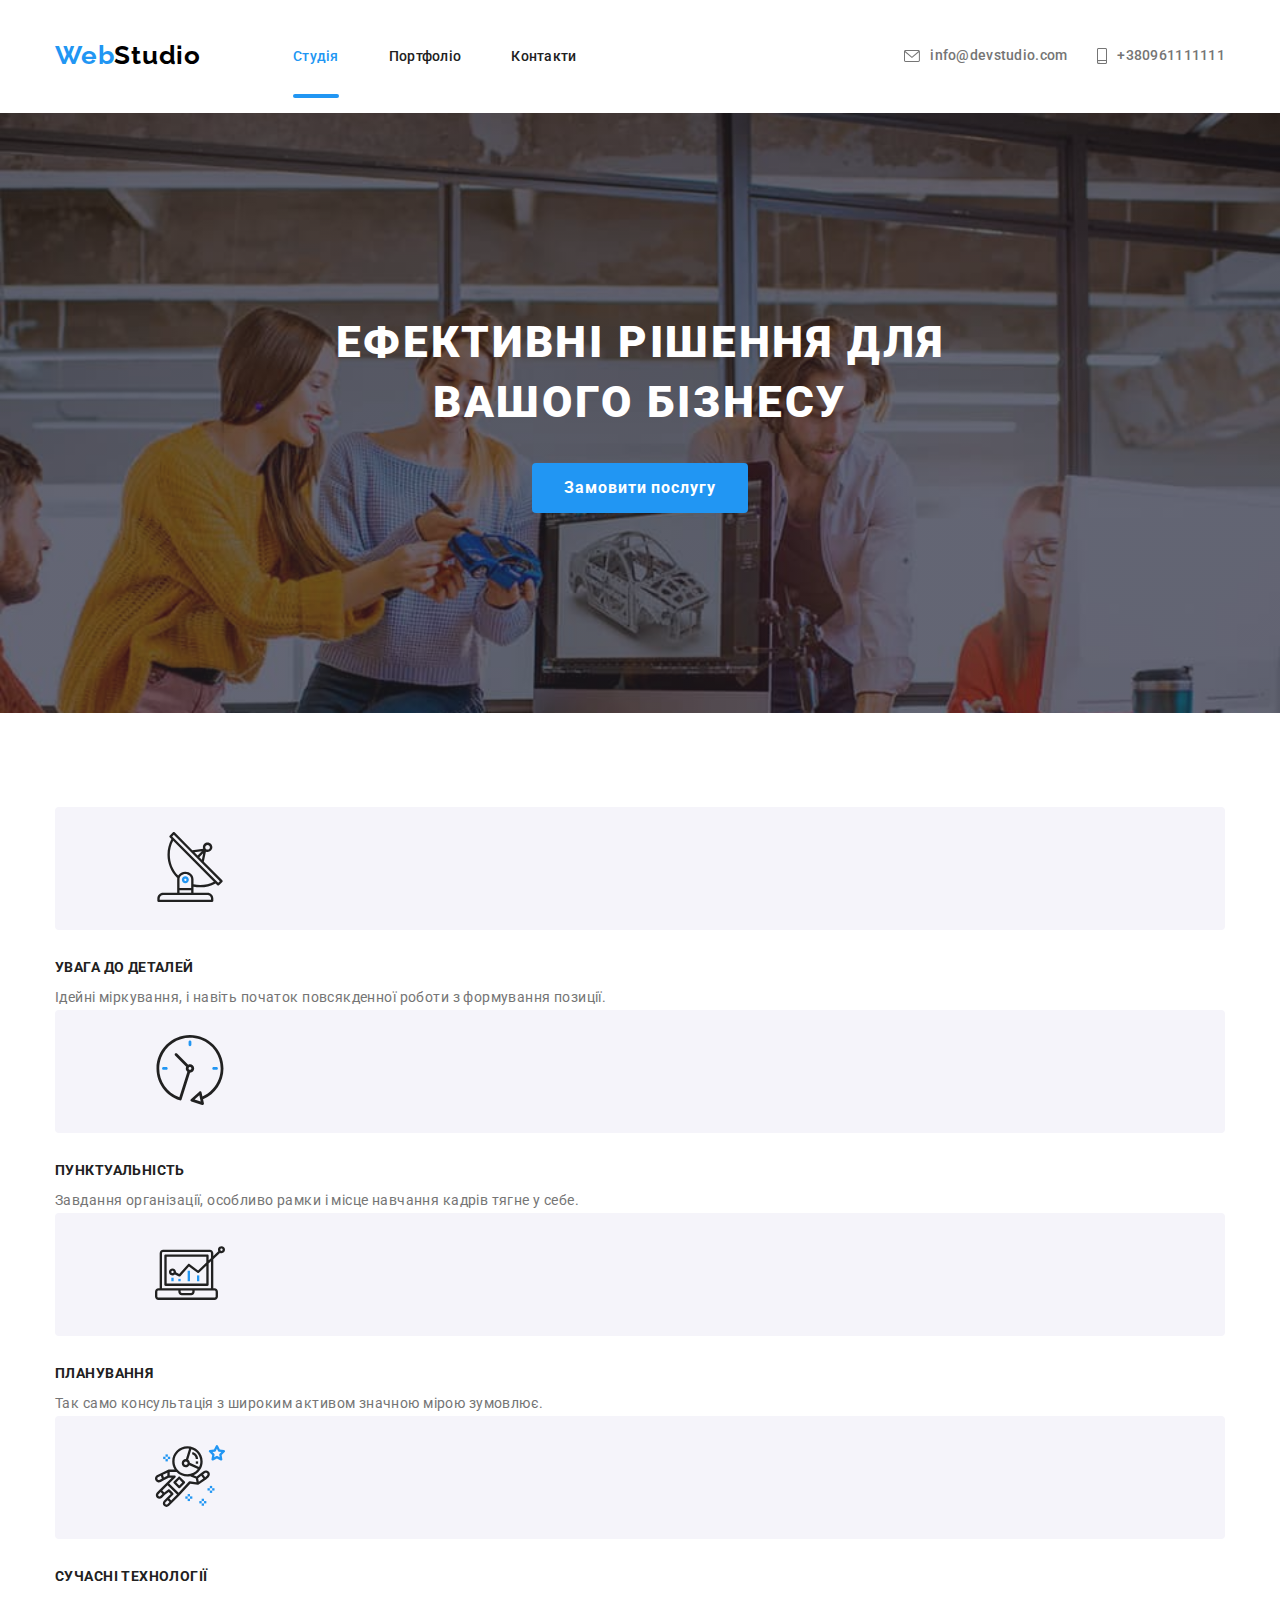
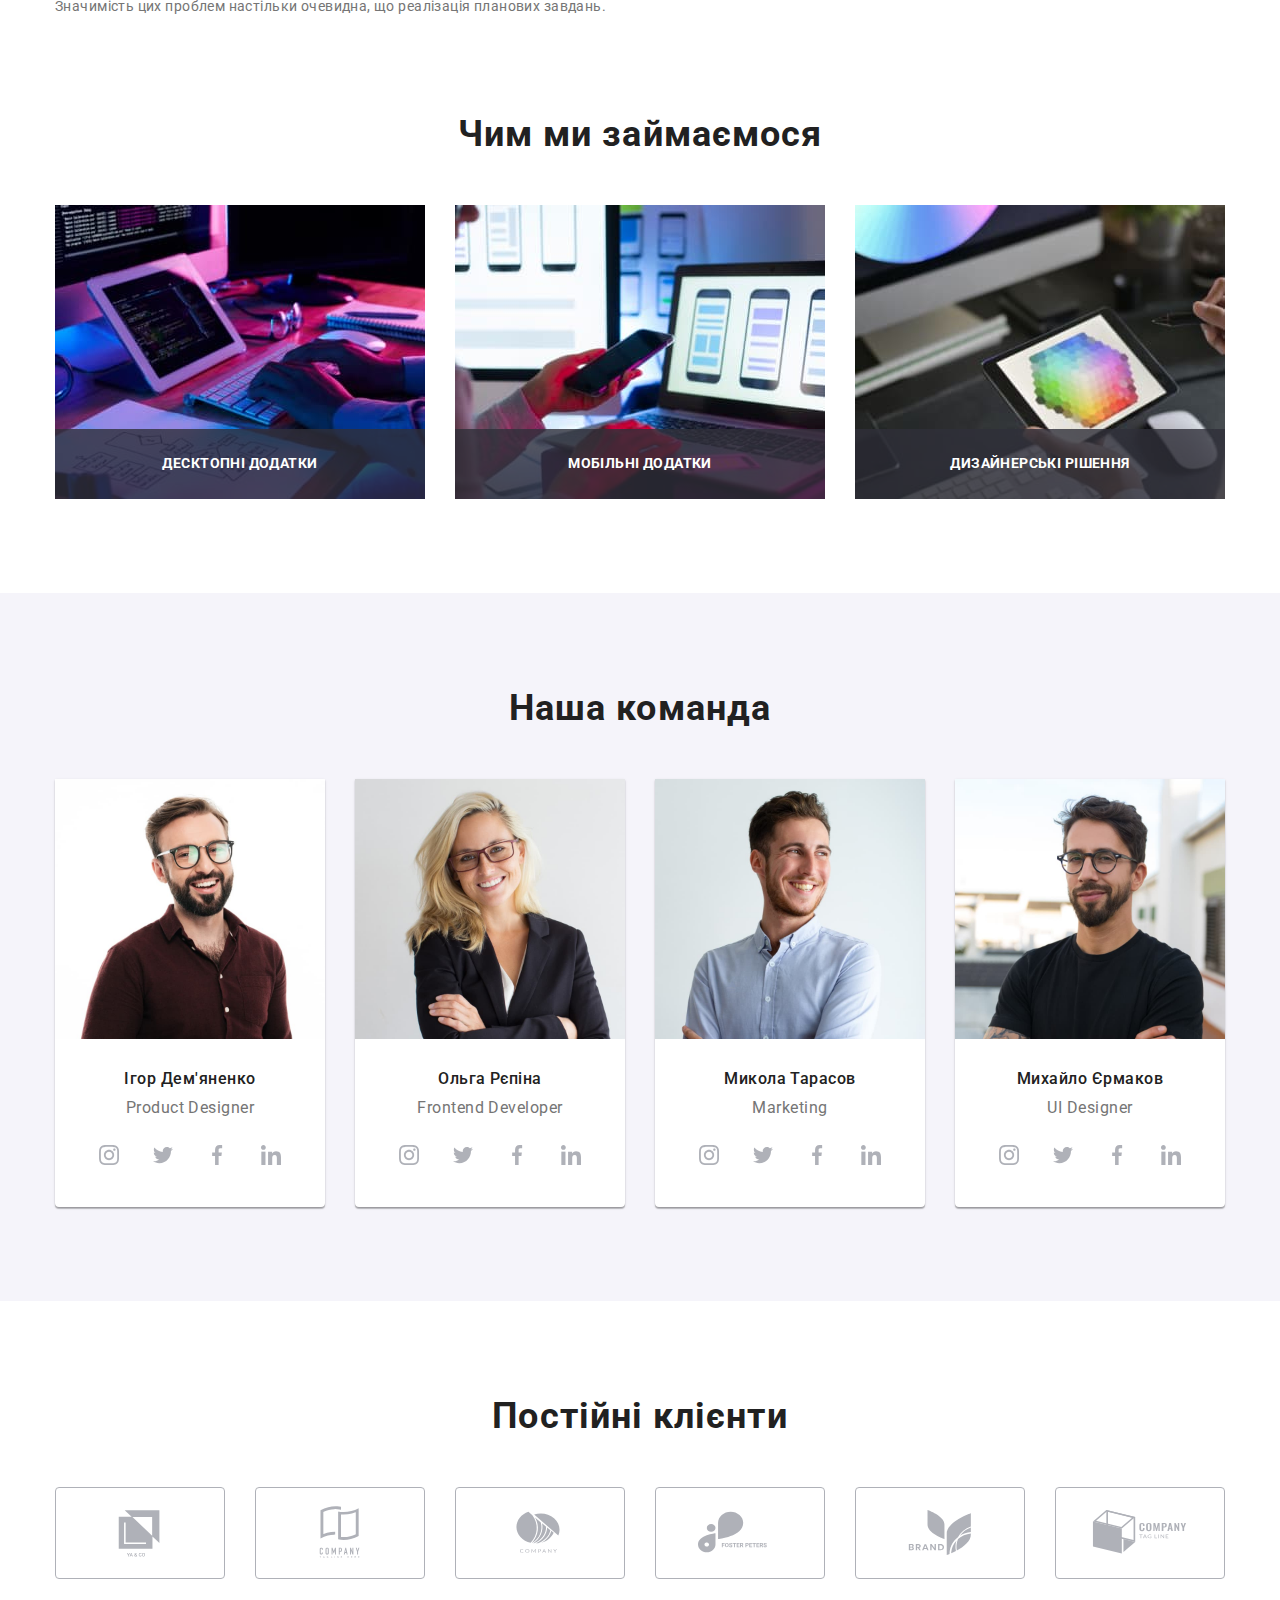
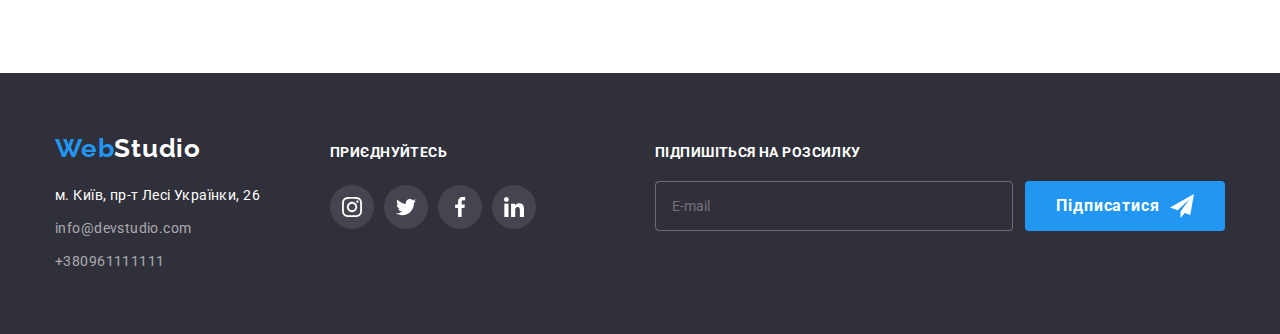
==== commit 25685798: "update" ====
--- a/index.html
+++ b/index.html
@@ -203,7 +203,7 @@
         </div>
         </section>
         <!--Clients-->
-        <!--<section class="page_clients">
+        <section class="page_clients">
           <div class="container clients">
             <h2 class="clients__title">Постійні клієнти</h2>
             <ul class="clients__list list">
@@ -252,9 +252,9 @@
             </ul>
           </div>
         </section>
-           </main>-->
+           </main>
      <!--Footer-->
-     <!--<footer class="page_footer">
+     <footer class="page_footer">
       <div class="container footer">
         <div class="footer__content">
         <h2 class="visually-hidden">Контакти</h2>
@@ -290,7 +290,7 @@
       </div> 
 
       
-      </footer>-->
+      </footer>
 
 <div class="backdrop is-hidden" data-modal>
   <div class="modal">
--- a/CSS/main.min.css
+++ b/CSS/main.min.css
@@ -1 +1 @@
-:root{--primary-font:"Roboto",sans-serif;--secondary-font:"Raleway",sans-serif;--first-logo-text-color:#000000;--primary-text-color-theme-light:#212121;--secondary-text-color-theme-light:#757575;--primary-text-color-theme-dark:#FFFFFF;--secondary-text-color-theme-dark:rgba(255, 255, 255, 0.6);--primary-background-color:#FFFFFF;--secondary-background-color:#2F303A;--accent-color:#2196F3;--team-buttons-background-color:#F5F4FA;--border-color-line:#ECECEC;--border-color-line-card:#EEEEEE;--primary-color-icons:#AFB1B8;--secondary-color-icons:#FFFFFF;--color-nav-icon:#757575;--color-icon-modal:#212121;--transition-dur-and-func:250ms cubic-bezier(0.4, 0, 0.2, 1)}.visually-hidden{position:absolute;white-space:nowrap;width:1px;height:1px;overflow:hidden;border:0;padding:0;clip:rect(0 0 0 0);clip-path:inset(50%);margin:-1px}body{font-family:var(--primary-font);font-size:14px;letter-spacing:.03em;color:var(--primary-text-color-theme-light);background-color:var(--primary-background-color)}.list{list-style:none;padding-left:0;margin:0}.link{text-decoration:none}img{display:block;max-width:100%;height:auto}address{font-style:normal;margin-top:20px}button{display:block;margin:0 auto;cursor:pointer;border:none;border-radius:4px}h1,h2,h3,p{margin-top:0;margin-bottom:0}ul{margin-top:0;margin-bottom:0;padding-left:0}*{box-sizing:border-box}section{padding-top:94px;padding-bottom:94px}.container{padding-left:15px;padding-right:15px}@media screen and (min-width: 480px){.container{width:480px;margin-left:auto;margin-right:auto}}@media screen and (min-width: 768px){.container{width:768px}}@media screen and (min-width: 1200px){.container{width:1200px}}.page_nav__logo_first{font-family:"Raleway",sans-serif;font-weight:700;font-size:26px;line-height:1.19;letter-spacing:.03em;color:var(--first-logo-text-color);text-decoration:none}.logo__item_web{color:var(--accent-color)}.footer__logo_second{font-family:"Raleway",sans-serif;font-weight:700;font-size:26px;line-height:1.19;letter-spacing:.03em;color:var(--accent-color);color:var(--primary-text-color-theme-dark);text-decoration:none}@media screen and (max-width: 767px){.mobile_menu{position:fixed;top:0;left:0;z-index:100;width:100%;height:100%;opacity:0;visibility:hidden;pointer-events:none;background-color:var(--primary-background-color);box-shadow:0px 4px 8px rgba(0,0,0,.04),0px 2px 4px rgba(0,0,0,.08),0px 1px 3px rgba(0,0,0,.16);transition:opacity var(--transition-dur-and-func),visibility var(--transition-dur-and-func)}.mobile_menu.is-open{opacity:1;visibility:visible;pointer-events:auto}.open_mobile_menu_btn{border:none;background-color:rgba(0,0,0,0);padding:0px;height:40px;line-height:0;margin:0px 0px;top:10px;right:15px}.open_mobile_menu_btn__icon{width:40px;height:40px}.mobile_menu__conainer{position:relative;padding-left:40px;padding-top:40px;padding-bottom:48px;display:flex;flex-direction:column;width:100%;height:100%}.mobile_menu__close-btn{position:absolute;top:10px;right:15px;display:flex;align-items:center;justify-content:center;background-color:rgba(0,0,0,0);border:none;padding:0px}.mobile_menu__close-icon{width:40px;height:40px;transition:fill var(--transition-dur-and-func)}.mobile_menu__close-icon:focus,.mobile_menu__close-icon:hover{fill:var(--accent-color)}.mobile_menu__link{font-weight:500;font-size:40px;line-height:1.17;letter-spacing:.02em;color:var(--primary-text-color-theme-light);transition:color var(--transition-dur-and-func);position:relative}.mobile_menu__link:hover,.mobile_menu__link:focus{color:var(--accent-color)}.current{color:var(--accent-color)}.mobile_menu__item{margin-bottom:32px}}.mobile_menu_contacts{margin-top:auto}.mobile_menu_social__list{display:flex;gap:10px;margin-top:auto}.mobile_menu_social__link{font-weight:500;font-size:18px;line-height:22px;letter-spacing:.02em;color:var(--accent-color);padding-right:10px;border-right:1px solid rgba(33,33,33,.2);transform:rotate(90deg)}#last_link{border:none}.mobile_menu_contacts__tel{font-weight:500;font-size:34px;line-height:40px;letter-spacing:.02em;color:var(--accent-color)}.mobile_menu_contacts__mail{font-style:normal;font-weight:500;font-size:24px;line-height:28px;letter-spacing:.02em;color:var(--secondary-text-color-theme-light)}@media screen and (min-width: 768px){.mobile_menu{display:none}.open_mobile_menu_btn{display:none}}.backdrop{position:fixed;width:100%;height:100%;left:0;top:0;transition:opacity 500ms ease,visibility 500ms ease;background-color:rgba(0,0,0,.2)}.backdrop.is-hidden{visibility:hidden;opacity:0;pointer-events:none}.modal{position:absolute;top:50%;left:50%;padding:40px;width:100%;transform:translate(-50%, -50%);background:#fff;box-shadow:0px 1px 3px rgba(0,0,0,.12),0px 1px 1px rgba(0,0,0,.14),0px 2px 1px rgba(0,0,0,.2);border-radius:4px}.modal-close-btn{position:absolute;top:8px;right:8px;display:flex;align-items:center;justify-content:center;width:30px;height:30px;background:#fff;border:1px solid rgba(0,0,0,.1);border-radius:50%;padding:0}.modal-close-icon{transition:fill var(--transition-dur-and-func)}.modal-close-icon:focus,.modal-close-icon:hover{fill:var(--accent-color)}@media screen and (max-width: 767px){.modal{max-width:450px}}@media screen and (min-width: 768px){.modal{width:450px}}@media screen and (min-width: 1200px){.modal{width:528px}}.modal_form_title{letter-spacing:.03em;text-align:center;color:var(--primary-text-color-theme-light);margin-bottom:12px}.modal_form{display:flex;flex-direction:column}.modal_form_field{margin-bottom:10px}.modal_form_input{width:100%;height:40px;border:1px solid rgba(33,33,33,.2);border-radius:4px;padding-left:42px;cursor:pointer;transition:border-color var(--transition-dur-and-func)}.modal_form_input:focus,.modal_form_input:hover{outline:none;border-color:var(--accent-color)}.modal_form_message{width:100%;height:120px;border:1px solid rgba(33,33,33,.2);border-radius:4px;padding:12px 16px;resize:none;transition:border-color var(--transition-dur-and-func);display:block}.modal_form_message::placeholder{color:rgba(117,117,117,.5)}.modal_form_message:focus,.modal_form_message:hover{outline:none;border-color:var(--accent-color)}.modal_form_fild_desk{display:block;font-size:12px;line-height:1.17;letter-spacing:.01em;color:var(--secondary-text-color-theme-light);margin-bottom:4px}.modal_icon{position:absolute;width:18px;height:18px;top:50%;left:12px;transform:translateY(-50%);fill:var(--color-icon-modal);transition:fill var(--transition-dur-and-func)}.modal_form_input:focus+.modal_icon,.modal_form_input:hover+.modal_icon{fill:var(--accent-color)}.modal_form_input_wrapper{position:relative;display:block}.modal_form_check{appearance:none;position:absolute;transition:box-shadow var(--transition-dur-and-func)}.modal_form_icon_check{width:16px;height:15px;cursor:pointer;fill:var(--accent-color);border:2px solid var(--color-icon-modal);border-radius:3px}.modal_form_check:focus+.modal_form_icon_check{box-shadow:0px 1px 3px rgba(0,0,0,.12),0px 1px 1px rgba(0,0,0,.14),0px 2px 1px rgba(0,0,0,.2)}.modal_form_check:checked+.modal_form_icon_check{background-color:var(--accent-color);border-color:var(--accent-color)}.modal_form_check_field{display:flex;justify-content:center;align-items:center;margin-top:20px}.icon_checkbox{display:none;fill:var(--accent-color)}.modal_form_check:checked+.modal_form_icon_check .icon_checkbox{display:block}.modal_text_checkbox{font-weight:400;font-size:12px;line-height:1.16;color:var(--secondary-text-color-theme-light);margin-left:7px}.link_modal_checkbox{color:var(--accent-color);letter-spacing:.03em;font-weight:400}.modal_form_submit{font-weight:700;font-size:16px;line-height:1.88;letter-spacing:.06em;align-items:center;text-align:center;background-color:var(--accent-color);color:var(--primary-text-color-theme-dark);border-radius:4px;min-width:216px;padding:10px 52px;margin-top:30px;transition:background-color var(--transition-dur-and-func),box-shadow var(--transition-dur-and-func)}.modal_form_submit:hover,.modal_form_submit:focus{background:#188ce8;box-shadow:0px 4px 4px rgba(0,0,0,.15)}@media screen and (max-width: 767px){.modal_form_title{font-weight:700;font-size:20px;line-height:1.5}}@media screen and (min-width: 768px){.modal_form_title{font-weight:700;font-size:20px;line-height:1.5}}@media screen and (min-width: 1200px){.modal_form_title{font-weight:700;font-size:20px;line-height:1.15}.modal_text_checkbox{font-weight:400;font-size:14px;line-height:1.71}}.menu{display:none}.contacts_header{display:none}.header__container{display:flex;align-items:center;justify-content:space-between}.header{padding-top:16px;padding-bottom:16px}@media screen and (min-width: 768px){.page_nav{display:flex}.page_nav__logo_first{margin-right:87px;padding-top:26px}.menu{display:flex;column-gap:50px;padding-top:32px;padding-bottom:32px}.menu__link{font-weight:500;font-size:14px;line-height:1.14;letter-spacing:.02em;color:var(--primary-text-color-theme-light);transition:color var(--transition-dur-and-func);position:relative;padding-top:32px;padding-bottom:32px}.menu__link:hover,.menu__link:focus{color:var(--accent-color)}.contacts_header{display:flex;flex-direction:column;gap:10px;margin-left:auto;padding-top:32px;padding-bottom:32px}.contacts_header__link{font-weight:500;font-size:14px;line-height:1.14;letter-spacing:.02em;color:var(--secondary-text-color-theme-light);display:flex;align-items:center;transition:color var(--transition-dur-and-func)}.contacts_header__link:hover,.contacts_header__link:focus{color:var(--accent-color)}.current{color:var(--accent-color)}.current::after{content:"";position:absolute;display:block;bottom:-2px;left:0;width:100%;height:4px;background-color:var(--accent-color);border-radius:2px}.contacts_header__icon{margin-right:10px;fill:currentColor}}@media screen and (min-width: 1200px){.header__container{justify-content:flex-start}.contacts_header{display:flex;flex-direction:row;gap:30px}.page_nav__logo_first{margin-right:92px;padding-top:24px}}.hero{background-color:var(--secondary-background-color);text-align:center;background-size:cover;background-repeat:no-repeat;margin:0 auto;width:100%}.hero__title{letter-spacing:.06em;text-align:center;text-transform:uppercase;color:var(--primary-text-color-theme-dark);margin:0 auto;font-weight:900;font-size:26px;line-height:1.62;width:360px}.hero__button{font-weight:700;font-size:16px;line-height:1.88;letter-spacing:.06em;align-items:center;text-align:center;background-color:var(--accent-color);color:var(--primary-text-color-theme-dark);min-width:200px;border-radius:4px;padding:10px 32px;margin-top:30px;transition:background-color var(--transition-dur-and-func)}.hero__button:hover,.hero__button:focus{background:#188ce8;box-shadow:0px 4px 4px rgba(0,0,0,.15)}@media screen and (max-width: 767px){.hero{max-width:480px;height:400px;padding-top:118px;padding-bottom:118px;background-image:linear-gradient(rgba(47, 48, 58, 0.4), rgba(47, 48, 58, 0.4)),url("../../img/background-mobile.jpg")}}@media screen and (min-width: 768px){.hero{background-image:linear-gradient(rgba(47, 48, 58, 0.4), rgba(47, 48, 58, 0.4)),url("../../img/background-mobile@2x.jpg");padding-top:118px;padding-bottom:118px}}@media screen and (min-width: 1200px){.hero{background-image:linear-gradient(rgba(47, 48, 58, 0.4), rgba(47, 48, 58, 0.4)),url("../../img/background-mobile@2x.jpg");max-width:1600px;height:600px;padding-top:200px;padding-bottom:200px}.hero__title{font-weight:900;font-size:44px;line-height:1.36;width:696px}}.about__list{display:flex;flex-direction:column}.about__title{font-weight:700;font-size:14px;line-height:1.14;letter-spacing:.03em;text-transform:uppercase;color:var(--primary-text-color-theme-light);margin-top:30px;margin-bottom:10px}.about__text{font-style:normal;font-weight:400;font-size:14px;line-height:1.71;letter-spacing:.03em;color:var(--secondary-text-color-theme-light)}.about__background{background-color:#f5f4fa;border-radius:4px}@media screen and (max-width: 767px){.about__icon{margin:25px 190px}.about__background{background-color:#f5f4fa;border-radius:4px}}@media screen and (min-width: 768px){.about__icon{margin:25px 142px}}@media screen and (min-width: 1200px){.about__icon{margin:25px 100px}}@media screen and (max-width: 767px){.page_tasks{display:none}}@media screen and (min-width: 768px){.page_tasks{display:none}}@media screen and (min-width: 1200px){.page_tasks{padding-top:0;display:block}.tasks__title{font-weight:700;font-size:36px;line-height:1.17;letter-spacing:.03em;font-style:normal;text-align:center;color:var(--primary-text-color-theme-light);margin-bottom:50px}.tasks_list{display:flex;column-gap:30px}.tasks_list__overlay{position:absolute;width:370px;height:70px;bottom:0px;left:0;font-weight:700;line-height:1.14;text-transform:uppercase;background:rgba(47,48,58,.8);color:var(--primary-text-color-theme-dark);display:flex;justify-content:center;align-items:center}.tasks_list__item{position:relative}}.page_team{background-color:var(--team-buttons-background-color)}.team__title{font-weight:700;font-size:36px;line-height:1.17;letter-spacing:.03em;font-style:normal;text-align:center;color:var(--primary-text-color-theme-light);margin-bottom:50px}.team_list{margin-top:50px;display:flex;column-gap:30px}.team_list__content{width:270px;background-color:var(--primary-background-color);box-shadow:0px 1px 3px rgba(0,0,0,.12),0px 1px 1px rgba(0,0,0,.14),0px 2px 1px rgba(0,0,0,.2);border-radius:0px 0px 4px 4px}.team_list__text{padding:30px 0}.team_list__subtitle{font-style:normal;font-weight:500;font-size:16px;line-height:1.19;text-align:center;letter-spacing:.03em;margin-bottom:10px}.team_list__item{font-weight:400;font-size:16px;line-height:1.19;letter-spacing:.03em;font-style:normal;text-align:center;color:var(--secondary-text-color-theme-light)}.social_list{display:flex;justify-content:center;column-gap:10px;margin-top:16px}.social_list__link{display:flex;justify-content:center;align-items:center;width:44px;height:44px;border-radius:50%;color:var(--primary-color-icons);transition:background-color var(--transition-dur-and-func),color var(--transition-dur-and-func)}.social_list__link:hover,.social_list__link:focus{background-color:var(--accent-color);color:var(--primary-background-color)}.social_list__icon{width:20px;height:20px;fill:currentColor;transition:fill var(--transition-dur-and-func)}.social_list__link:hover .social_list__icon,.social_list__link:focus .social_list__icon{fill:var(--secondary-color-icons)}@media screen and (max-width: 767px){.page_team{display:flex;flex-direction:column}}.clients__title{font-style:normal;font-weight:700;font-size:36px;line-height:1.17;text-align:center;letter-spacing:.03em;color:var(--primary-text-color-theme-light)}.clients__list{margin-top:50px;display:flex;column-gap:30px}.clients__logo{width:106px;height:60px;fill:currentColor}.clients__link{border-radius:4px;display:flex;align-items:center;justify-content:center;width:170px;height:92px;border:1px solid #afb1b8;color:var(--primary-color-icons);transition:color var(--transition-dur-and-func),border-color var(--transition-dur-and-func)}.clients__link:hover,.clients__link:focus{border-color:var(--accent-color);color:var(--accent-color)}.page_footer{background-color:var(--secondary-background-color);padding:60px 0px}.footer_address__contacts:not(:first-child){margin-top:9px}.footer_address__map{font-weight:400;font-size:14px;line-height:1.71;letter-spacing:.03em;color:var(--primary-text-color-theme-dark);transition:color var(--transition-dur-and-func)}.footer_address__map:hover,.footer_address__map:focus{color:var(--accent-color)}.footer_address__mail,.footer_address__tel{font-weight:400;font-size:14px;line-height:1.71;letter-spacing:.03em;font-style:normal;color:var(--secondary-text-color-theme-dark);transition:color var(--transition-dur-and-func)}.footer_address__mail:hover,.footer_address__mail:focus,.footer_address__tel:hover,.footer_address__tel:focus{color:var(--accent-color)}.footer_social__link{display:flex;justify-content:center;align-items:center;width:44px;height:44px;border-radius:50%;background:rgba(255,255,255,.1);transition:background-color var(--transition-dur-and-func)}.footer_social__link:hover,.footer_social__link:focus{background-color:var(--accent-color)}.footer_social__title{font-weight:700;font-size:14px;line-height:1.71;letter-spacing:.03em;text-transform:uppercase;color:var(--primary-text-color-theme-dark);margin-bottom:20px}.footer_social__icon{width:20px;height:20px;fill:var(--secondary-color-icons);transition:fill var(--transition-dur-and-func)}.footer_social__link:hover .footer_social__icon,.footer_social__link:focus .footer_social__icon{fill:var(--secondary-color-icons)}.footer{display:flex;align-items:baseline}.footer_social__list{display:flex;column-gap:10px}.footer_social{margin-left:70px}.footer_subscription__title{font-weight:700;font-size:14px;line-height:1.14;letter-spacing:.03em;text-transform:uppercase;color:var(--primary-text-color-theme-dark);margin-bottom:20px}.footer_subscription__mail{width:358px;height:50px;border:1px solid rgba(255,255,255,.3);border-radius:4px;background:none;color:rgba(255,255,255,.6);display:block;outline:none;padding-left:16px;transition:border var(--transition-dur-and-func),box-shadow var(--transition-dur-and-func)}.footer_subscription__mail:focus{border:1px solid rgba(255,255,255,.3);box-shadow:0px 4px 4px rgba(0,0,0,.15);border-radius:4px}.footer_subscription__button{font-weight:700;font-size:16px;line-height:1.88;letter-spacing:.06em;color:var(--primary-text-color-theme-dark);background-color:var(--accent-color);align-items:center;display:flex;justify-content:center;min-width:200px;padding:10px 28px;transition:background-color var(--transition-dur-and-func),color var(--transition-dur-and-func)}.footer_subscription__button:hover,.footer_subscription__button:focus{background:#188ce8;box-shadow:0px 4px 4px rgba(0,0,0,.15);border-radius:4px;color:var(--primary-text-color-theme-dark)}.footer_subscription__icon{fill:var(--secondary-color-icons);margin-left:10px}.footer_subscription{margin-left:auto}.footer_subscription__content{display:flex;column-gap:12px;justify-content:center}.page_header{border-bottom:1px solid var(--border-color-line)}.portfolio__list{display:flex;margin-bottom:50px;column-gap:8px;justify-content:center}.portfolio__button{font-weight:500;font-size:16px;line-height:1.62;text-align:center;letter-spacing:.03em;background:var(--team-buttons-background-color);color:var(--primary-text-color-theme-light);border-radius:4px;padding:6px 22px;transition:background-color var(--transition-dur-and-func),color var(--transition-dur-and-func),box-shadow var(--transition-dur-and-func)}.portfolio__button:hover,.portfolio__button:focus{background-color:var(--accent-color);color:var(--primary-text-color-theme-dark);box-shadow:0px 3px 1px rgba(0,0,0,.1),0px 1px 2px rgba(0,0,0,.08),0px 2px 2px rgba(0,0,0,.12)}.portfolio__services{display:flex;column-gap:30px;flex-wrap:wrap;row-gap:30px}.portfolio__border_line{border:1px solid var(--border-color-line-card);border-top:none;padding:20px 24px}.portfolio__title{font-weight:700;font-size:18px;line-height:2;letter-spacing:.06em;color:var(--primary-text-color-theme-light);margin-bottom:4px}.portfolio__subtitle{font-weight:400;font-size:16px;line-height:1.87;letter-spacing:.03em;color:var(--secondary-text-color-theme-light)}.portfolio__link{display:block;position:relative}.portfolio__link:hover,.portfolio__link:focus{box-shadow:0px 1px 1px rgba(0,0,0,.12),0px 4px 4px rgba(0,0,0,.06),1px 4px 6px rgba(0,0,0,.16)}.portfolio__wrapper{position:relative;overflow:hidden}.portfolio__overlay{width:100%;height:100%;font-weight:400;font-size:18px;line-height:1.55;letter-spacing:.03em;position:absolute;top:0;left:0;background-color:rgba(33,150,243,.9);color:var(--primary-text-color-theme-dark);padding:63px 24px;transform:translateY(100%);transition:transform 250ms cubic-bezier(0.4, 0, 0.2, 1)}.portfolio__link:hover .portfolio__overlay,.portfolio__link:focus .portfolio__overlay{transform:translateY(0%)}/*# sourceMappingURL=main.min.css.map */+:root{--primary-font:"Roboto",sans-serif;--secondary-font:"Raleway",sans-serif;--first-logo-text-color:#000000;--primary-text-color-theme-light:#212121;--secondary-text-color-theme-light:#757575;--primary-text-color-theme-dark:#FFFFFF;--secondary-text-color-theme-dark:rgba(255, 255, 255, 0.6);--primary-background-color:#FFFFFF;--secondary-background-color:#2F303A;--accent-color:#2196F3;--team-buttons-background-color:#F5F4FA;--border-color-line:#ECECEC;--border-color-line-card:#EEEEEE;--primary-color-icons:#AFB1B8;--secondary-color-icons:#FFFFFF;--color-nav-icon:#757575;--color-icon-modal:#212121;--transition-dur-and-func:250ms cubic-bezier(0.4, 0, 0.2, 1)}.visually-hidden{position:absolute;white-space:nowrap;width:1px;height:1px;overflow:hidden;border:0;padding:0;clip:rect(0 0 0 0);clip-path:inset(50%);margin:-1px}body{font-family:var(--primary-font);font-size:14px;letter-spacing:.03em;color:var(--primary-text-color-theme-light);background-color:var(--primary-background-color)}.list{list-style:none;padding-left:0;margin:0}.link{text-decoration:none}img{display:block;max-width:100%;height:auto}address{font-style:normal;margin-top:20px}button{display:block;margin:0 auto;cursor:pointer;border:none;border-radius:4px}h1,h2,h3,p{margin-top:0;margin-bottom:0}ul{margin-top:0;margin-bottom:0;padding-left:0}*{box-sizing:border-box}section{padding-top:94px;padding-bottom:94px}.container{padding-left:15px;padding-right:15px}@media screen and (min-width: 480px){.container{width:480px;margin-left:auto;margin-right:auto}}@media screen and (min-width: 768px){.container{width:768px}}@media screen and (min-width: 1200px){.container{width:1200px}}.page_nav__logo_first{font-family:"Raleway",sans-serif;font-weight:700;font-size:26px;line-height:1.19;letter-spacing:.03em;color:var(--first-logo-text-color);text-decoration:none}.logo__item_web{color:var(--accent-color)}.footer__logo_second{font-family:"Raleway",sans-serif;font-weight:700;font-size:26px;line-height:1.19;letter-spacing:.03em;color:var(--accent-color);color:var(--primary-text-color-theme-dark);text-decoration:none}@media screen and (max-width: 767px){.mobile_menu{position:fixed;top:0;left:0;z-index:100;width:100%;height:100%;opacity:0;visibility:hidden;pointer-events:none;background-color:var(--primary-background-color);box-shadow:0px 4px 8px rgba(0,0,0,.04),0px 2px 4px rgba(0,0,0,.08),0px 1px 3px rgba(0,0,0,.16);transition:opacity var(--transition-dur-and-func),visibility var(--transition-dur-and-func)}.mobile_menu.is-open{opacity:1;visibility:visible;pointer-events:auto}.open_mobile_menu_btn{border:none;background-color:rgba(0,0,0,0);padding:0px;height:40px;line-height:0;margin:0px 0px;top:10px;right:15px}.open_mobile_menu_btn__icon{width:40px;height:40px}.mobile_menu__conainer{position:relative;padding-left:40px;padding-top:40px;padding-bottom:48px;display:flex;flex-direction:column;width:100%;height:100%}.mobile_menu__close-btn{position:absolute;top:10px;right:15px;display:flex;align-items:center;justify-content:center;background-color:rgba(0,0,0,0);border:none;padding:0px}.mobile_menu__close-icon{width:40px;height:40px;transition:fill var(--transition-dur-and-func)}.mobile_menu__close-icon:focus,.mobile_menu__close-icon:hover{fill:var(--accent-color)}.mobile_menu__link{font-weight:500;font-size:40px;line-height:1.17;letter-spacing:.02em;color:var(--primary-text-color-theme-light);transition:color var(--transition-dur-and-func);position:relative}.mobile_menu__link:hover,.mobile_menu__link:focus{color:var(--accent-color)}.current{color:var(--accent-color)}.mobile_menu__item{margin-bottom:32px}}.mobile_menu_contacts{margin-top:auto}.mobile_menu_social__list{display:flex;gap:10px;margin-top:auto}.mobile_menu_social__link{font-weight:500;font-size:18px;line-height:22px;letter-spacing:.02em;color:var(--accent-color);padding-right:10px;border-right:1px solid rgba(33,33,33,.2);transform:rotate(90deg)}#last_link{border:none}.mobile_menu_contacts__tel{font-weight:500;font-size:34px;line-height:40px;letter-spacing:.02em;color:var(--accent-color)}.mobile_menu_contacts__mail{font-style:normal;font-weight:500;font-size:24px;line-height:28px;letter-spacing:.02em;color:var(--secondary-text-color-theme-light)}@media screen and (min-width: 768px){.mobile_menu{display:none}.open_mobile_menu_btn{display:none}}.backdrop{position:fixed;width:100%;height:100%;left:0;top:0;transition:opacity 500ms ease,visibility 500ms ease;background-color:rgba(0,0,0,.2)}.backdrop.is-hidden{visibility:hidden;opacity:0;pointer-events:none}.modal{position:absolute;top:50%;left:50%;padding:40px;width:100%;transform:translate(-50%, -50%);background:#fff;box-shadow:0px 1px 3px rgba(0,0,0,.12),0px 1px 1px rgba(0,0,0,.14),0px 2px 1px rgba(0,0,0,.2);border-radius:4px}.modal-close-btn{position:absolute;top:8px;right:8px;display:flex;align-items:center;justify-content:center;width:30px;height:30px;background:#fff;border:1px solid rgba(0,0,0,.1);border-radius:50%;padding:0}.modal-close-icon{transition:fill var(--transition-dur-and-func)}.modal-close-icon:focus,.modal-close-icon:hover{fill:var(--accent-color)}@media screen and (max-width: 767px){.modal{max-width:450px}}@media screen and (min-width: 768px){.modal{width:450px}}@media screen and (min-width: 1200px){.modal{width:528px}}.modal_form_title{letter-spacing:.03em;text-align:center;color:var(--primary-text-color-theme-light);margin-bottom:12px}.modal_form{display:flex;flex-direction:column}.modal_form_field{margin-bottom:10px}.modal_form_input{width:100%;height:40px;border:1px solid rgba(33,33,33,.2);border-radius:4px;padding-left:42px;cursor:pointer;transition:border-color var(--transition-dur-and-func)}.modal_form_input:focus,.modal_form_input:hover{outline:none;border-color:var(--accent-color)}.modal_form_message{width:100%;height:120px;border:1px solid rgba(33,33,33,.2);border-radius:4px;padding:12px 16px;resize:none;transition:border-color var(--transition-dur-and-func);display:block}.modal_form_message::placeholder{color:rgba(117,117,117,.5)}.modal_form_message:focus,.modal_form_message:hover{outline:none;border-color:var(--accent-color)}.modal_form_fild_desk{display:block;font-size:12px;line-height:1.17;letter-spacing:.01em;color:var(--secondary-text-color-theme-light);margin-bottom:4px}.modal_icon{position:absolute;width:18px;height:18px;top:50%;left:12px;transform:translateY(-50%);fill:var(--color-icon-modal);transition:fill var(--transition-dur-and-func)}.modal_form_input:focus+.modal_icon,.modal_form_input:hover+.modal_icon{fill:var(--accent-color)}.modal_form_input_wrapper{position:relative;display:block}.modal_form_check{appearance:none;position:absolute;transition:box-shadow var(--transition-dur-and-func)}.modal_form_icon_check{width:16px;height:15px;cursor:pointer;fill:var(--accent-color);border:2px solid var(--color-icon-modal);border-radius:3px}.modal_form_check:focus+.modal_form_icon_check{box-shadow:0px 1px 3px rgba(0,0,0,.12),0px 1px 1px rgba(0,0,0,.14),0px 2px 1px rgba(0,0,0,.2)}.modal_form_check:checked+.modal_form_icon_check{background-color:var(--accent-color);border-color:var(--accent-color)}.modal_form_check_field{display:flex;justify-content:center;align-items:center;margin-top:20px}.icon_checkbox{display:none;fill:var(--accent-color)}.modal_form_check:checked+.modal_form_icon_check .icon_checkbox{display:block}.modal_text_checkbox{font-weight:400;font-size:12px;line-height:1.16;color:var(--secondary-text-color-theme-light);margin-left:7px}.link_modal_checkbox{color:var(--accent-color);letter-spacing:.03em;font-weight:400}.modal_form_submit{font-weight:700;font-size:16px;line-height:1.88;letter-spacing:.06em;align-items:center;text-align:center;background-color:var(--accent-color);color:var(--primary-text-color-theme-dark);border-radius:4px;min-width:216px;padding:10px 52px;margin-top:30px;transition:background-color var(--transition-dur-and-func),box-shadow var(--transition-dur-and-func)}.modal_form_submit:hover,.modal_form_submit:focus{background:#188ce8;box-shadow:0px 4px 4px rgba(0,0,0,.15)}@media screen and (max-width: 767px){.modal_form_title{font-weight:700;font-size:20px;line-height:1.5}}@media screen and (min-width: 768px){.modal_form_title{font-weight:700;font-size:20px;line-height:1.5}}@media screen and (min-width: 1200px){.modal_form_title{font-weight:700;font-size:20px;line-height:1.15}.modal_text_checkbox{font-weight:400;font-size:14px;line-height:1.71}}.menu{display:none}.contacts_header{display:none}.header__container{display:flex;align-items:center;justify-content:space-between}.header{padding-top:16px;padding-bottom:16px}@media screen and (min-width: 768px){.page_nav{display:flex}.page_nav__logo_first{margin-right:87px;padding-top:26px}.menu{display:flex;column-gap:50px;padding-top:32px;padding-bottom:32px}.menu__link{font-weight:500;font-size:14px;line-height:1.14;letter-spacing:.02em;color:var(--primary-text-color-theme-light);transition:color var(--transition-dur-and-func);position:relative;padding-top:32px;padding-bottom:32px}.menu__link:hover,.menu__link:focus{color:var(--accent-color)}.contacts_header{display:flex;flex-direction:column;gap:10px;margin-left:auto;padding-top:32px;padding-bottom:32px}.contacts_header__link{font-weight:500;font-size:14px;line-height:1.14;letter-spacing:.02em;color:var(--secondary-text-color-theme-light);display:flex;align-items:center;transition:color var(--transition-dur-and-func)}.contacts_header__link:hover,.contacts_header__link:focus{color:var(--accent-color)}.current{color:var(--accent-color)}.current::after{content:"";position:absolute;display:block;bottom:-2px;left:0;width:100%;height:4px;background-color:var(--accent-color);border-radius:2px}.contacts_header__icon{margin-right:10px;fill:currentColor}}@media screen and (min-width: 1200px){.header__container{justify-content:flex-start}.contacts_header{display:flex;flex-direction:row;gap:30px}.page_nav__logo_first{margin-right:92px;padding-top:24px}}.hero{background-color:var(--secondary-background-color);text-align:center;background-size:cover;background-repeat:no-repeat;margin:0 auto;width:100%}.hero__title{letter-spacing:.06em;text-align:center;text-transform:uppercase;color:var(--primary-text-color-theme-dark);margin:0 auto;font-weight:900;font-size:26px;line-height:1.62;width:360px}.hero__button{font-weight:700;font-size:16px;line-height:1.88;letter-spacing:.06em;align-items:center;text-align:center;background-color:var(--accent-color);color:var(--primary-text-color-theme-dark);min-width:200px;border-radius:4px;padding:10px 32px;margin-top:30px;transition:background-color var(--transition-dur-and-func)}.hero__button:hover,.hero__button:focus{background:#188ce8;box-shadow:0px 4px 4px rgba(0,0,0,.15)}@media screen and (max-width: 767px){.hero{max-width:480px;height:400px;padding-top:118px;padding-bottom:118px;background-image:linear-gradient(rgba(47, 48, 58, 0.4), rgba(47, 48, 58, 0.4)),url("../../img/background-mobile.jpg")}}@media screen and (min-width: 768px){.hero{background-image:linear-gradient(rgba(47, 48, 58, 0.4), rgba(47, 48, 58, 0.4)),url("../../img/background-mobile@2x.jpg");padding-top:118px;padding-bottom:118px}}@media screen and (min-width: 1200px){.hero{background-image:linear-gradient(rgba(47, 48, 58, 0.4), rgba(47, 48, 58, 0.4)),url("../../img/background-mobile@2x.jpg");max-width:1600px;height:600px;padding-top:200px;padding-bottom:200px}.hero__title{font-weight:900;font-size:44px;line-height:1.36;width:696px}}.about__list{display:flex;flex-direction:column}.about__title{font-weight:700;font-size:14px;line-height:1.14;letter-spacing:.03em;text-transform:uppercase;color:var(--primary-text-color-theme-light);margin-top:30px;margin-bottom:10px}.about__text{font-style:normal;font-weight:400;font-size:14px;line-height:1.71;letter-spacing:.03em;color:var(--secondary-text-color-theme-light)}.about__background{background-color:#f5f4fa;border-radius:4px}@media screen and (max-width: 767px){.about__icon{margin:25px 190px}.about__background{background-color:#f5f4fa;border-radius:4px}}@media screen and (min-width: 768px){.about__icon{margin:25px 142px}}@media screen and (min-width: 1200px){.about__icon{margin:25px 100px}}@media screen and (max-width: 767px){.page_tasks{display:none}}@media screen and (min-width: 768px){.page_tasks{display:none}}@media screen and (min-width: 1200px){.page_tasks{padding-top:0;display:block}.tasks__title{font-weight:700;font-size:36px;line-height:1.17;letter-spacing:.03em;font-style:normal;text-align:center;color:var(--primary-text-color-theme-light);margin-bottom:50px}.tasks_list{display:flex;column-gap:30px}.tasks_list__overlay{position:absolute;width:370px;height:70px;bottom:0px;left:0;font-weight:700;line-height:1.14;text-transform:uppercase;background:rgba(47,48,58,.8);color:var(--primary-text-color-theme-dark);display:flex;justify-content:center;align-items:center}.tasks_list__item{position:relative}}.page_team{background-color:var(--team-buttons-background-color)}.team__title{font-weight:700;font-size:36px;line-height:1.17;letter-spacing:.03em;font-style:normal;text-align:center;color:var(--primary-text-color-theme-light);margin-bottom:50px}.team_list__content{width:270px;background-color:var(--primary-background-color);box-shadow:0px 1px 3px rgba(0,0,0,.12),0px 1px 1px rgba(0,0,0,.14),0px 2px 1px rgba(0,0,0,.2);border-radius:0px 0px 4px 4px}.team_list__text{padding:30px 0}.team_list__subtitle{font-style:normal;font-weight:500;font-size:16px;line-height:1.19;text-align:center;letter-spacing:.03em;margin-bottom:10px}.team_list__item{font-weight:400;font-size:16px;line-height:1.19;letter-spacing:.03em;font-style:normal;text-align:center;color:var(--secondary-text-color-theme-light)}.social_list{display:flex;justify-content:center;column-gap:10px;margin-top:16px}.social_list__link{display:flex;justify-content:center;align-items:center;width:44px;height:44px;border-radius:50%;color:var(--primary-color-icons);transition:background-color var(--transition-dur-and-func),color var(--transition-dur-and-func)}.social_list__link:hover,.social_list__link:focus{background-color:var(--accent-color);color:var(--primary-background-color)}.social_list__icon{width:20px;height:20px;fill:currentColor;transition:fill var(--transition-dur-and-func)}.social_list__link:hover .social_list__icon,.social_list__link:focus .social_list__icon{fill:var(--secondary-color-icons)}@media screen and (max-width: 767px){.team_list{display:flex;flex-direction:column;margin-top:50px;row-gap:30px}}@media screen and (min-width: 768px){.team_list{display:flex;column-gap:30px;flex-wrap:wrap;row-gap:30px}}@media screen and (min-width: 1200px){.team_list{display:flex;column-gap:30px;flex-direction:row}}.clients__title{font-style:normal;font-weight:700;font-size:36px;line-height:1.17;text-align:center;letter-spacing:.03em;color:var(--primary-text-color-theme-light)}.clients__list{margin-top:50px;display:flex;column-gap:30px}.clients__logo{width:106px;height:60px;fill:currentColor}.clients__link{border-radius:4px;display:flex;align-items:center;justify-content:center;width:170px;height:92px;border:1px solid #afb1b8;color:var(--primary-color-icons);transition:color var(--transition-dur-and-func),border-color var(--transition-dur-and-func)}.clients__link:hover,.clients__link:focus{border-color:var(--accent-color);color:var(--accent-color)}@media screen and (max-width: 767px){.clients__list{margin-top:50px;display:flex;flex-wrap:wrap;gap:30px}}@media screen and (min-width: 768px){.clients__list{margin-top:50px;display:flex;flex-wrap:wrap;gap:30px}}@media screen and (min-width: 1200px){.clients__list{margin-top:50px;display:flex;column-gap:30px}}.page_footer{background-color:var(--secondary-background-color);padding:60px 0px}.footer_address__contacts:not(:first-child){margin-top:9px}.footer_address__map{font-weight:400;font-size:14px;line-height:1.71;letter-spacing:.03em;color:var(--primary-text-color-theme-dark);transition:color var(--transition-dur-and-func)}.footer_address__map:hover,.footer_address__map:focus{color:var(--accent-color)}.footer_address__mail,.footer_address__tel{font-weight:400;font-size:14px;line-height:1.71;letter-spacing:.03em;font-style:normal;color:var(--secondary-text-color-theme-dark);transition:color var(--transition-dur-and-func)}.footer_address__mail:hover,.footer_address__mail:focus,.footer_address__tel:hover,.footer_address__tel:focus{color:var(--accent-color)}.footer_social__link{display:flex;justify-content:center;align-items:center;width:44px;height:44px;border-radius:50%;background:rgba(255,255,255,.1);transition:background-color var(--transition-dur-and-func)}.footer_social__link:hover,.footer_social__link:focus{background-color:var(--accent-color)}.footer_social__title{font-weight:700;font-size:14px;line-height:1.71;letter-spacing:.03em;text-transform:uppercase;color:var(--primary-text-color-theme-dark);margin-bottom:20px}.footer_social__icon{width:20px;height:20px;fill:var(--secondary-color-icons);transition:fill var(--transition-dur-and-func)}.footer_social__link:hover .footer_social__icon,.footer_social__link:focus .footer_social__icon{fill:var(--secondary-color-icons)}.footer{display:flex;align-items:baseline}.footer_social__list{display:flex;column-gap:10px}.footer_social{margin-left:70px}.footer_subscription__title{font-weight:700;font-size:14px;line-height:1.14;letter-spacing:.03em;text-transform:uppercase;color:var(--primary-text-color-theme-dark);margin-bottom:20px}.footer_subscription__mail{width:358px;height:50px;border:1px solid rgba(255,255,255,.3);border-radius:4px;background:none;color:rgba(255,255,255,.6);display:block;outline:none;padding-left:16px;transition:border var(--transition-dur-and-func),box-shadow var(--transition-dur-and-func)}.footer_subscription__mail:focus{border:1px solid rgba(255,255,255,.3);box-shadow:0px 4px 4px rgba(0,0,0,.15);border-radius:4px}.footer_subscription__button{font-weight:700;font-size:16px;line-height:1.88;letter-spacing:.06em;color:var(--primary-text-color-theme-dark);background-color:var(--accent-color);align-items:center;display:flex;justify-content:center;min-width:200px;padding:10px 28px;transition:background-color var(--transition-dur-and-func),color var(--transition-dur-and-func)}.footer_subscription__button:hover,.footer_subscription__button:focus{background:#188ce8;box-shadow:0px 4px 4px rgba(0,0,0,.15);border-radius:4px;color:var(--primary-text-color-theme-dark)}.footer_subscription__icon{fill:var(--secondary-color-icons);margin-left:10px}.footer_subscription{margin-left:auto}.footer_subscription__content{display:flex;column-gap:12px;justify-content:center}.page_header{border-bottom:1px solid var(--border-color-line)}.portfolio__list{display:flex;margin-bottom:50px;column-gap:8px;justify-content:center}.portfolio__button{font-weight:500;font-size:16px;line-height:1.62;text-align:center;letter-spacing:.03em;background:var(--team-buttons-background-color);color:var(--primary-text-color-theme-light);border-radius:4px;padding:6px 22px;transition:background-color var(--transition-dur-and-func),color var(--transition-dur-and-func),box-shadow var(--transition-dur-and-func)}.portfolio__button:hover,.portfolio__button:focus{background-color:var(--accent-color);color:var(--primary-text-color-theme-dark);box-shadow:0px 3px 1px rgba(0,0,0,.1),0px 1px 2px rgba(0,0,0,.08),0px 2px 2px rgba(0,0,0,.12)}.portfolio__services{display:flex;column-gap:30px;flex-wrap:wrap;row-gap:30px}.portfolio__border_line{border:1px solid var(--border-color-line-card);border-top:none;padding:20px 24px}.portfolio__title{font-weight:700;font-size:18px;line-height:2;letter-spacing:.06em;color:var(--primary-text-color-theme-light);margin-bottom:4px}.portfolio__subtitle{font-weight:400;font-size:16px;line-height:1.87;letter-spacing:.03em;color:var(--secondary-text-color-theme-light)}.portfolio__link{display:block;position:relative}.portfolio__link:hover,.portfolio__link:focus{box-shadow:0px 1px 1px rgba(0,0,0,.12),0px 4px 4px rgba(0,0,0,.06),1px 4px 6px rgba(0,0,0,.16)}.portfolio__wrapper{position:relative;overflow:hidden}.portfolio__overlay{width:100%;height:100%;font-weight:400;font-size:18px;line-height:1.55;letter-spacing:.03em;position:absolute;top:0;left:0;background-color:rgba(33,150,243,.9);color:var(--primary-text-color-theme-dark);padding:63px 24px;transform:translateY(100%);transition:transform 250ms cubic-bezier(0.4, 0, 0.2, 1)}.portfolio__link:hover .portfolio__overlay,.portfolio__link:focus .portfolio__overlay{transform:translateY(0%)}/*# sourceMappingURL=main.min.css.map */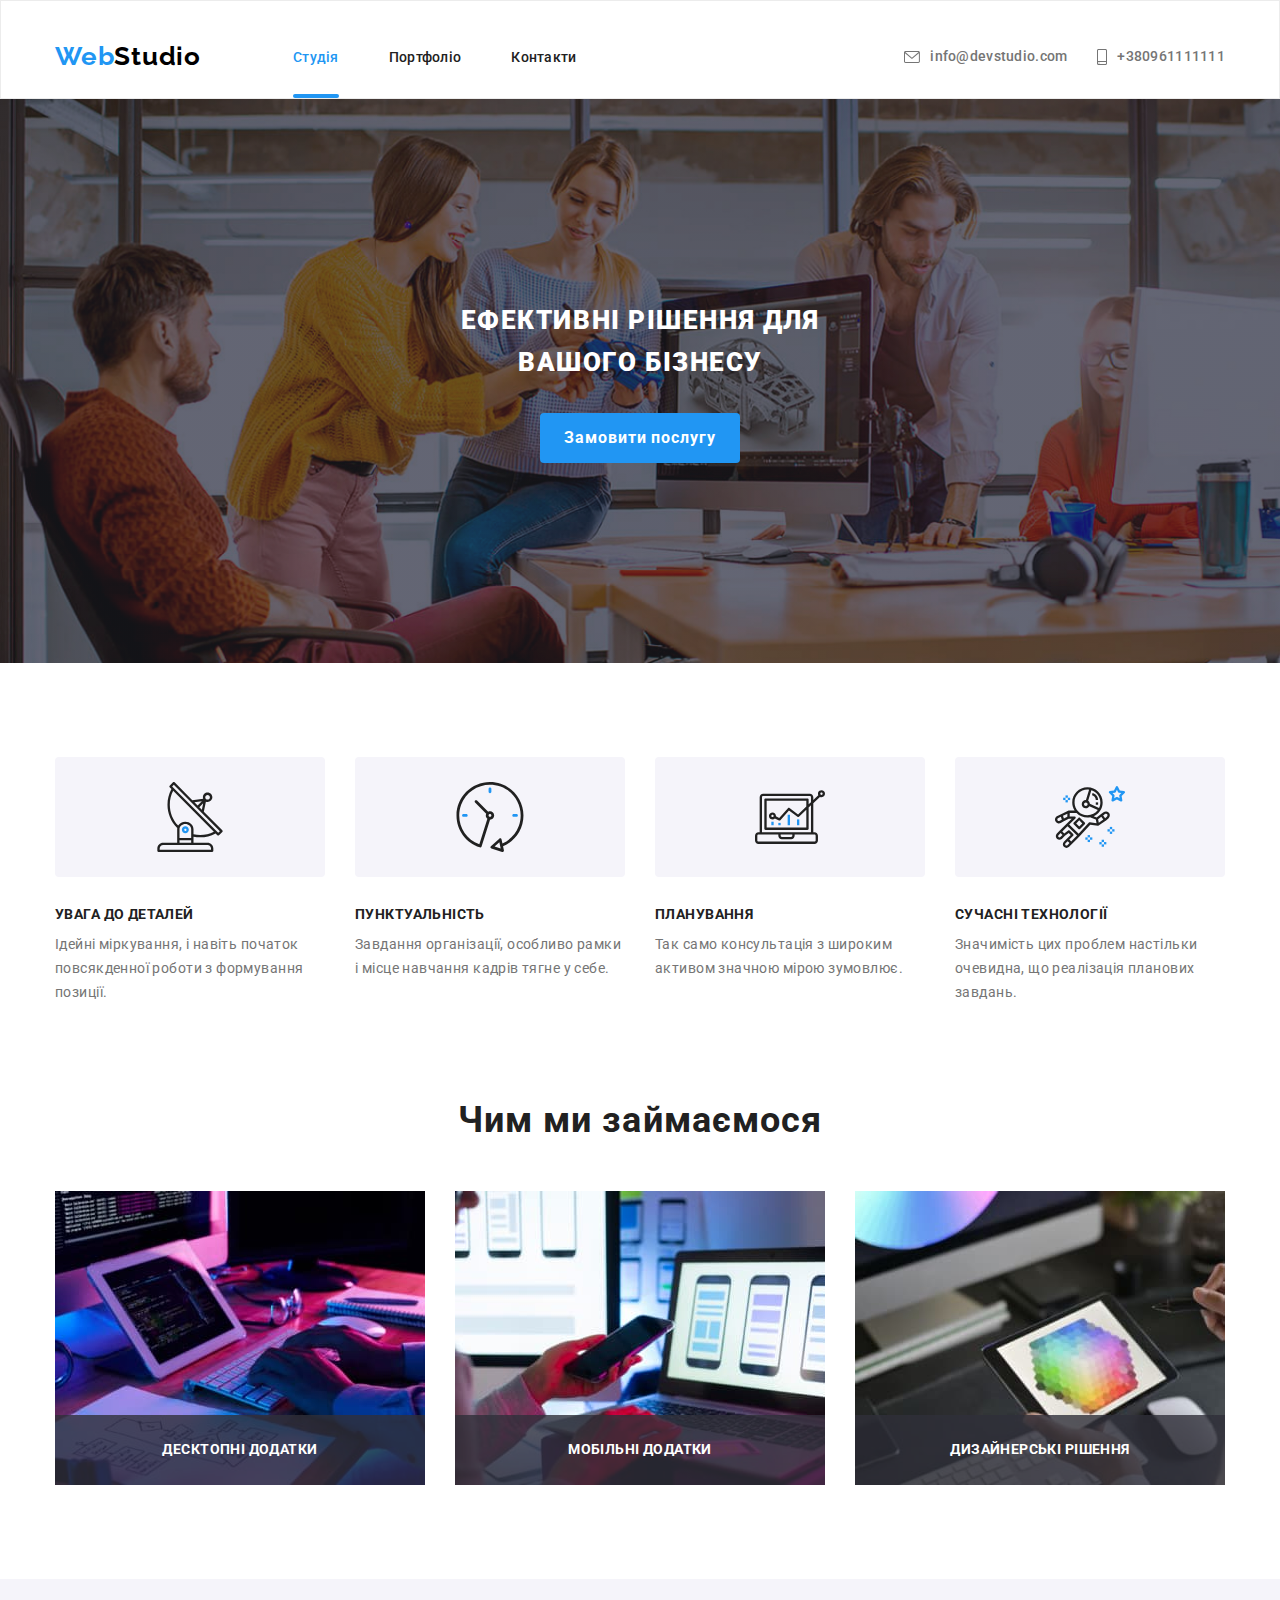
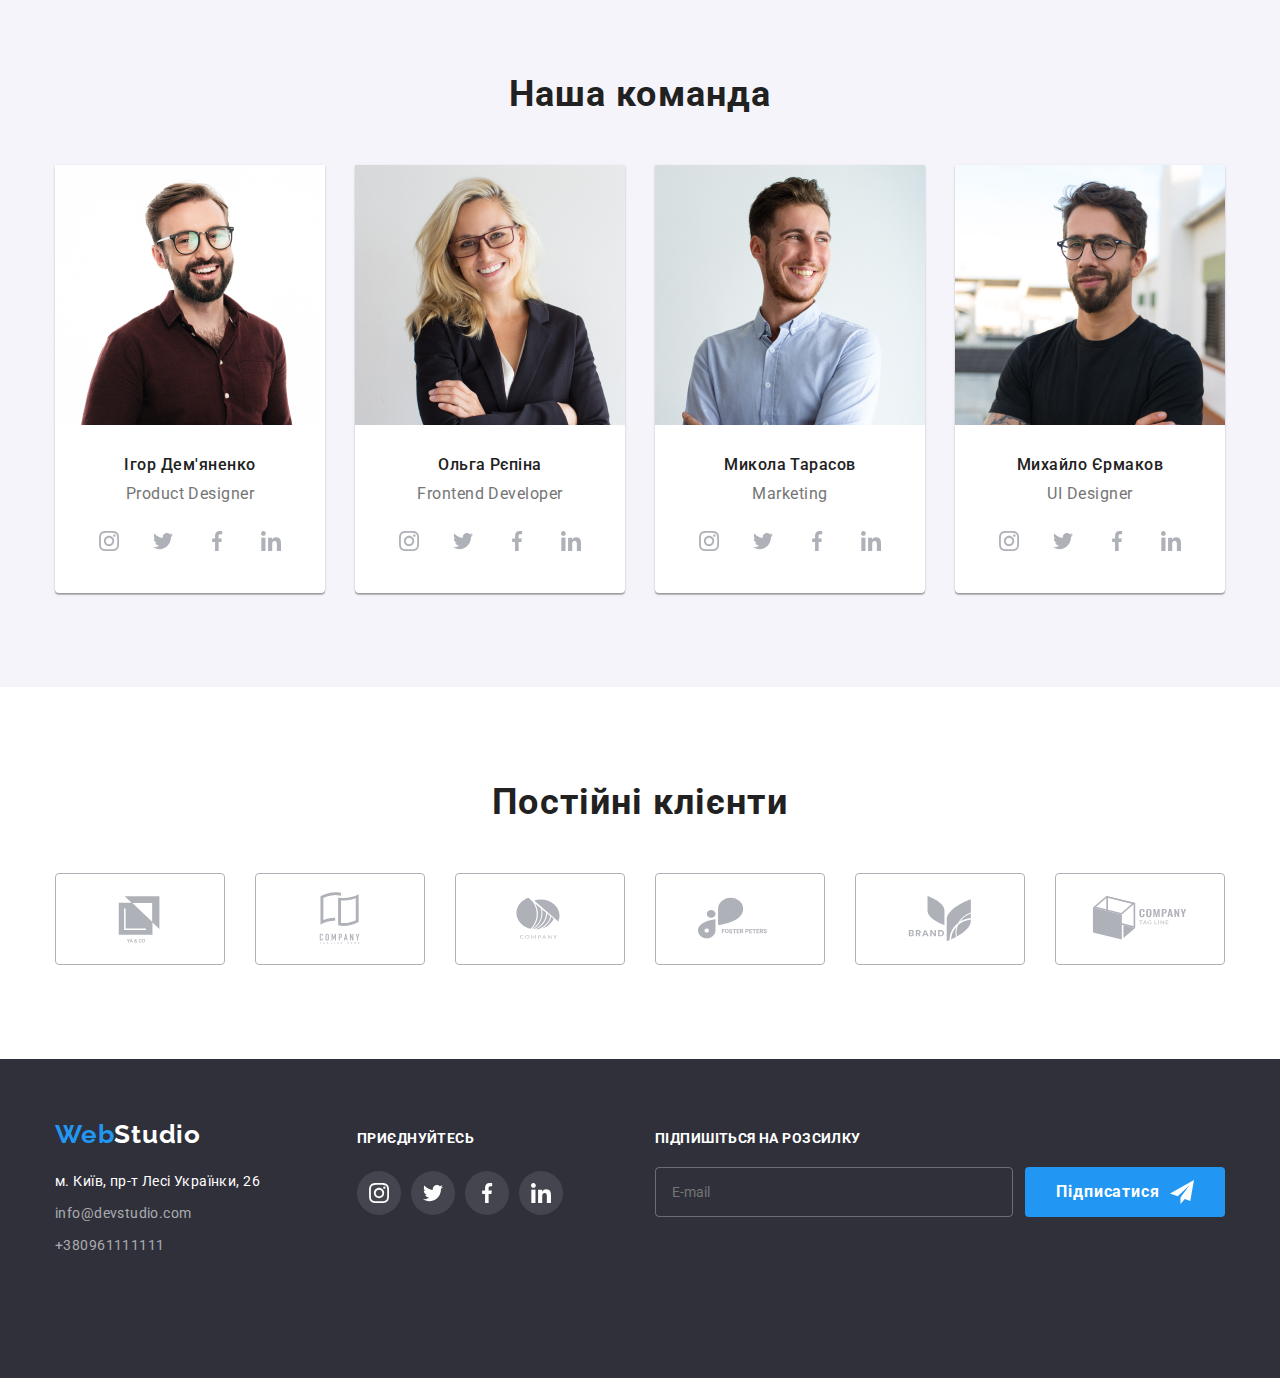
==== commit 1a1bd05c: "update" ====
--- a/index.html
+++ b/index.html
@@ -35,7 +35,7 @@
           </ul>
         </div>
         <div class="mobile_menu js-menu-container">
-          <div class="container mobile_menu__conainer">
+          <div class="container mobile_menu__container">
             <button type="button" class="mobile_menu__close-btn js-close-menu">
               <svg class="mobile_menu__close-icon" ><use href="./images/icons.svg#icon-close-menu"></use></svg>
             </button>
@@ -45,16 +45,19 @@
               <li class="mobile_menu__item"><a class="mobile_menu__link link" href="./portfolio.html">Портфоліо</a></li>
               <li class="mobile_menu__item"><a class="mobile_menu__link link" href="#">Контакти</a></li>
             </ul>
+            <div class="mobile_menu_contacts__container">
             <ul class="mobile_menu_contacts list">
               <li class="mobile_menu_contacts__item"><a class="mobile_menu_contacts__tel link" href="tel:+380961111111">+38096 111 11 11</a></li>
               <li class="mobile_menu_contacts__item"><a class="mobile_menu_contacts__mail link" href="mailto:info@devstudio.com">info@devstudio.com</a></li>
             </ul>
+            
             <ul class="mobile_menu_social__list list">
               <li class="mobile_menu_social__content"><a class="mobile_menu_social__link link" href="">Instagram</a></li>
               <li class="mobile_menu_social__content"><a class="mobile_menu_social__link link" href="">Twitter</a></li>
               <li class="mobile_menu_social__content"><a class="mobile_menu_social__link link" href="">Facebook</a></li>
               <li class="mobile_menu_social__content"><a class="mobile_menu_social__link link" href="" id="last_link">LinkedIn</a></li>
             </ul>
+          </div>
             
           </div>
         </div>
@@ -130,7 +133,11 @@
                   <h2 class="team__title">Наша команда</h2>
           <ul class="team_list list">
             <li class="team_list__content">
-              <img src="./images/man1.jpg" alt="усміхнений_чоловік_в_окулярах" width="270">
+              <picture> <source srcset="./img/team-card-1-desktop.jpg 1x, ./img/team-card-1-desktop@2x.jpg 2x" media="(min-width:1200px)">
+                <source srcset="./img/team-card-1-tablet.jpg 1x, ./img/team-card-1-tablet@2x.jpg 2x" media="(min-width:768px)">
+                <source srcset="./img/team-card-1-mobile.jpg 1x, ./img/team-card-1-mobile@2x.jpg 2x" media="(max-width: 767px)">
+                <img src="./images/man1.jpg" alt="усміхнений_чоловік_в_окулярах">
+            </picture>
               <div class="team_list__text">
               <h3 class="team_list__subtitle">Ігор Дем'яненко</h3>
               <p class="team_list__item">Product Designer</p>
@@ -148,7 +155,11 @@
              
             </li>
             <li class="team_list__content">
-              <img src="./images/woman.jpg" alt="жінка_в_окулярах" width="270">
+              <picture> <source srcset="./img/team-card-2-desktop.jpg 1x, ./img/team-card-2-desktop@2x.jpg 2x" media="(min-width:1200px)">
+                <source srcset="./img/team-card-2-tablet.jpg 1x, ./img/team-card-2-tablet@2x.jpg 2x" media="(min-width:768px)">
+                <source srcset="./img/team-card-2-mobile.jpg 1x, ./img/team-card-2-mobile@2x.jpg 2x" media="(max-width: 767px)">
+              <img src="./images/woman.jpg" alt="жінка_в_окулярах">
+              </picture>
               <div class="team_list__text">
               <h3 class="team_list__subtitle">Ольга Рєпіна</h3>
               <p class="team_list__item">Frontend Developer</p>
@@ -165,7 +176,11 @@
               </div>
                          </li>
                        <li class="team_list__content">
-              <img src="./images/man2.jpg" alt="усміхнений_чоловік" width="270">
+                        <picture> <source srcset="./img/team-card-3-desktop.jpg 1x, ./img/team-card-3-desktop@2x.jpg 2x" media="(min-width:1200px)">
+                          <source srcset="./img/team-card-3-tablet.jpg 1x, ./img/team-card-3-tablet@2x.jpg 2x" media="(min-width:768px)">
+                          <source srcset="./img/team-card-3-mobile.jpg 1x, ./img/team-card-3-mobile@2x.jpg 2x" media="(max-width: 767px)">
+              <img src="./images/man2.jpg" alt="усміхнений_чоловік">
+                        </picture>
               <div class="team_list__text">
               <h3 class="team_list__subtitle">Микола Тарасов</h3>
               <p class="team_list__item">Marketing</p>
@@ -183,7 +198,11 @@
               
             </li>
             <li class="team_list__content">
-              <img src="./images/man3.jpg" alt="чоловік_в_окулярах" width="270">
+              <picture> <source srcset="./img/team-card-4-desktop.jpg 1x, ./img/team-card-4-desktop@2x.jpg 2x" media="(min-width:1200px)">
+                <source srcset="./img/team-card-4-tablet.jpg 1x, ./img/team-card-4-tablet@2x.jpg 2x" media="(min-width:768px)">
+                <source srcset="./img/team-card-4-mobile.jpg 1x, ./img/team-card-4-mobile@2x.jpg 2x" media="(max-width: 767px)">
+              <img src="./images/man3.jpg" alt="чоловік_в_окулярах">
+              </picture>
               <div class="team_list__text">
               <h3 class="team_list__subtitle">Михайло Єрмаков</h3>
               <p class="team_list__item">UI Designer</p>
--- a/CSS/main.min.css
+++ b/CSS/main.min.css
@@ -1 +1 @@
-:root{--primary-font:"Roboto",sans-serif;--secondary-font:"Raleway",sans-serif;--first-logo-text-color:#000000;--primary-text-color-theme-light:#212121;--secondary-text-color-theme-light:#757575;--primary-text-color-theme-dark:#FFFFFF;--secondary-text-color-theme-dark:rgba(255, 255, 255, 0.6);--primary-background-color:#FFFFFF;--secondary-background-color:#2F303A;--accent-color:#2196F3;--team-buttons-background-color:#F5F4FA;--border-color-line:#ECECEC;--border-color-line-card:#EEEEEE;--primary-color-icons:#AFB1B8;--secondary-color-icons:#FFFFFF;--color-nav-icon:#757575;--color-icon-modal:#212121;--transition-dur-and-func:250ms cubic-bezier(0.4, 0, 0.2, 1)}.visually-hidden{position:absolute;white-space:nowrap;width:1px;height:1px;overflow:hidden;border:0;padding:0;clip:rect(0 0 0 0);clip-path:inset(50%);margin:-1px}body{font-family:var(--primary-font);font-size:14px;letter-spacing:.03em;color:var(--primary-text-color-theme-light);background-color:var(--primary-background-color)}.list{list-style:none;padding-left:0;margin:0}.link{text-decoration:none}img{display:block;max-width:100%;height:auto}address{font-style:normal;margin-top:20px}button{display:block;margin:0 auto;cursor:pointer;border:none;border-radius:4px}h1,h2,h3,p{margin-top:0;margin-bottom:0}ul{margin-top:0;margin-bottom:0;padding-left:0}*{box-sizing:border-box}section{padding-top:94px;padding-bottom:94px}.container{padding-left:15px;padding-right:15px}@media screen and (min-width: 480px){.container{width:480px;margin-left:auto;margin-right:auto}}@media screen and (min-width: 768px){.container{width:768px}}@media screen and (min-width: 1200px){.container{width:1200px}}.page_nav__logo_first{font-family:"Raleway",sans-serif;font-weight:700;font-size:26px;line-height:1.19;letter-spacing:.03em;color:var(--first-logo-text-color);text-decoration:none}.logo__item_web{color:var(--accent-color)}.footer__logo_second{font-family:"Raleway",sans-serif;font-weight:700;font-size:26px;line-height:1.19;letter-spacing:.03em;color:var(--accent-color);color:var(--primary-text-color-theme-dark);text-decoration:none}@media screen and (max-width: 767px){.mobile_menu{position:fixed;top:0;left:0;z-index:100;width:100%;height:100%;opacity:0;visibility:hidden;pointer-events:none;background-color:var(--primary-background-color);box-shadow:0px 4px 8px rgba(0,0,0,.04),0px 2px 4px rgba(0,0,0,.08),0px 1px 3px rgba(0,0,0,.16);transition:opacity var(--transition-dur-and-func),visibility var(--transition-dur-and-func)}.mobile_menu.is-open{opacity:1;visibility:visible;pointer-events:auto}.open_mobile_menu_btn{border:none;background-color:rgba(0,0,0,0);padding:0px;height:40px;line-height:0;margin:0px 0px;top:10px;right:15px}.open_mobile_menu_btn__icon{width:40px;height:40px}.mobile_menu__conainer{position:relative;padding-left:40px;padding-top:40px;padding-bottom:48px;display:flex;flex-direction:column;width:100%;height:100%}.mobile_menu__close-btn{position:absolute;top:10px;right:15px;display:flex;align-items:center;justify-content:center;background-color:rgba(0,0,0,0);border:none;padding:0px}.mobile_menu__close-icon{width:40px;height:40px;transition:fill var(--transition-dur-and-func)}.mobile_menu__close-icon:focus,.mobile_menu__close-icon:hover{fill:var(--accent-color)}.mobile_menu__link{font-weight:500;font-size:40px;line-height:1.17;letter-spacing:.02em;color:var(--primary-text-color-theme-light);transition:color var(--transition-dur-and-func);position:relative}.mobile_menu__link:hover,.mobile_menu__link:focus{color:var(--accent-color)}.current{color:var(--accent-color)}.mobile_menu__item{margin-bottom:32px}}.mobile_menu_contacts{margin-top:auto}.mobile_menu_social__list{display:flex;gap:10px;margin-top:auto}.mobile_menu_social__link{font-weight:500;font-size:18px;line-height:22px;letter-spacing:.02em;color:var(--accent-color);padding-right:10px;border-right:1px solid rgba(33,33,33,.2);transform:rotate(90deg)}#last_link{border:none}.mobile_menu_contacts__tel{font-weight:500;font-size:34px;line-height:40px;letter-spacing:.02em;color:var(--accent-color)}.mobile_menu_contacts__mail{font-style:normal;font-weight:500;font-size:24px;line-height:28px;letter-spacing:.02em;color:var(--secondary-text-color-theme-light)}@media screen and (min-width: 768px){.mobile_menu{display:none}.open_mobile_menu_btn{display:none}}.backdrop{position:fixed;width:100%;height:100%;left:0;top:0;transition:opacity 500ms ease,visibility 500ms ease;background-color:rgba(0,0,0,.2)}.backdrop.is-hidden{visibility:hidden;opacity:0;pointer-events:none}.modal{position:absolute;top:50%;left:50%;padding:40px;width:100%;transform:translate(-50%, -50%);background:#fff;box-shadow:0px 1px 3px rgba(0,0,0,.12),0px 1px 1px rgba(0,0,0,.14),0px 2px 1px rgba(0,0,0,.2);border-radius:4px}.modal-close-btn{position:absolute;top:8px;right:8px;display:flex;align-items:center;justify-content:center;width:30px;height:30px;background:#fff;border:1px solid rgba(0,0,0,.1);border-radius:50%;padding:0}.modal-close-icon{transition:fill var(--transition-dur-and-func)}.modal-close-icon:focus,.modal-close-icon:hover{fill:var(--accent-color)}@media screen and (max-width: 767px){.modal{max-width:450px}}@media screen and (min-width: 768px){.modal{width:450px}}@media screen and (min-width: 1200px){.modal{width:528px}}.modal_form_title{letter-spacing:.03em;text-align:center;color:var(--primary-text-color-theme-light);margin-bottom:12px}.modal_form{display:flex;flex-direction:column}.modal_form_field{margin-bottom:10px}.modal_form_input{width:100%;height:40px;border:1px solid rgba(33,33,33,.2);border-radius:4px;padding-left:42px;cursor:pointer;transition:border-color var(--transition-dur-and-func)}.modal_form_input:focus,.modal_form_input:hover{outline:none;border-color:var(--accent-color)}.modal_form_message{width:100%;height:120px;border:1px solid rgba(33,33,33,.2);border-radius:4px;padding:12px 16px;resize:none;transition:border-color var(--transition-dur-and-func);display:block}.modal_form_message::placeholder{color:rgba(117,117,117,.5)}.modal_form_message:focus,.modal_form_message:hover{outline:none;border-color:var(--accent-color)}.modal_form_fild_desk{display:block;font-size:12px;line-height:1.17;letter-spacing:.01em;color:var(--secondary-text-color-theme-light);margin-bottom:4px}.modal_icon{position:absolute;width:18px;height:18px;top:50%;left:12px;transform:translateY(-50%);fill:var(--color-icon-modal);transition:fill var(--transition-dur-and-func)}.modal_form_input:focus+.modal_icon,.modal_form_input:hover+.modal_icon{fill:var(--accent-color)}.modal_form_input_wrapper{position:relative;display:block}.modal_form_check{appearance:none;position:absolute;transition:box-shadow var(--transition-dur-and-func)}.modal_form_icon_check{width:16px;height:15px;cursor:pointer;fill:var(--accent-color);border:2px solid var(--color-icon-modal);border-radius:3px}.modal_form_check:focus+.modal_form_icon_check{box-shadow:0px 1px 3px rgba(0,0,0,.12),0px 1px 1px rgba(0,0,0,.14),0px 2px 1px rgba(0,0,0,.2)}.modal_form_check:checked+.modal_form_icon_check{background-color:var(--accent-color);border-color:var(--accent-color)}.modal_form_check_field{display:flex;justify-content:center;align-items:center;margin-top:20px}.icon_checkbox{display:none;fill:var(--accent-color)}.modal_form_check:checked+.modal_form_icon_check .icon_checkbox{display:block}.modal_text_checkbox{font-weight:400;font-size:12px;line-height:1.16;color:var(--secondary-text-color-theme-light);margin-left:7px}.link_modal_checkbox{color:var(--accent-color);letter-spacing:.03em;font-weight:400}.modal_form_submit{font-weight:700;font-size:16px;line-height:1.88;letter-spacing:.06em;align-items:center;text-align:center;background-color:var(--accent-color);color:var(--primary-text-color-theme-dark);border-radius:4px;min-width:216px;padding:10px 52px;margin-top:30px;transition:background-color var(--transition-dur-and-func),box-shadow var(--transition-dur-and-func)}.modal_form_submit:hover,.modal_form_submit:focus{background:#188ce8;box-shadow:0px 4px 4px rgba(0,0,0,.15)}@media screen and (max-width: 767px){.modal_form_title{font-weight:700;font-size:20px;line-height:1.5}}@media screen and (min-width: 768px){.modal_form_title{font-weight:700;font-size:20px;line-height:1.5}}@media screen and (min-width: 1200px){.modal_form_title{font-weight:700;font-size:20px;line-height:1.15}.modal_text_checkbox{font-weight:400;font-size:14px;line-height:1.71}}.menu{display:none}.contacts_header{display:none}.header__container{display:flex;align-items:center;justify-content:space-between}.header{padding-top:16px;padding-bottom:16px}@media screen and (min-width: 768px){.page_nav{display:flex}.page_nav__logo_first{margin-right:87px;padding-top:26px}.menu{display:flex;column-gap:50px;padding-top:32px;padding-bottom:32px}.menu__link{font-weight:500;font-size:14px;line-height:1.14;letter-spacing:.02em;color:var(--primary-text-color-theme-light);transition:color var(--transition-dur-and-func);position:relative;padding-top:32px;padding-bottom:32px}.menu__link:hover,.menu__link:focus{color:var(--accent-color)}.contacts_header{display:flex;flex-direction:column;gap:10px;margin-left:auto;padding-top:32px;padding-bottom:32px}.contacts_header__link{font-weight:500;font-size:14px;line-height:1.14;letter-spacing:.02em;color:var(--secondary-text-color-theme-light);display:flex;align-items:center;transition:color var(--transition-dur-and-func)}.contacts_header__link:hover,.contacts_header__link:focus{color:var(--accent-color)}.current{color:var(--accent-color)}.current::after{content:"";position:absolute;display:block;bottom:-2px;left:0;width:100%;height:4px;background-color:var(--accent-color);border-radius:2px}.contacts_header__icon{margin-right:10px;fill:currentColor}}@media screen and (min-width: 1200px){.header__container{justify-content:flex-start}.contacts_header{display:flex;flex-direction:row;gap:30px}.page_nav__logo_first{margin-right:92px;padding-top:24px}}.hero{background-color:var(--secondary-background-color);text-align:center;background-size:cover;background-repeat:no-repeat;margin:0 auto;width:100%}.hero__title{letter-spacing:.06em;text-align:center;text-transform:uppercase;color:var(--primary-text-color-theme-dark);margin:0 auto;font-weight:900;font-size:26px;line-height:1.62;width:360px}.hero__button{font-weight:700;font-size:16px;line-height:1.88;letter-spacing:.06em;align-items:center;text-align:center;background-color:var(--accent-color);color:var(--primary-text-color-theme-dark);min-width:200px;border-radius:4px;padding:10px 32px;margin-top:30px;transition:background-color var(--transition-dur-and-func)}.hero__button:hover,.hero__button:focus{background:#188ce8;box-shadow:0px 4px 4px rgba(0,0,0,.15)}@media screen and (max-width: 767px){.hero{max-width:480px;height:400px;padding-top:118px;padding-bottom:118px;background-image:linear-gradient(rgba(47, 48, 58, 0.4), rgba(47, 48, 58, 0.4)),url("../../img/background-mobile.jpg")}}@media screen and (min-width: 768px){.hero{background-image:linear-gradient(rgba(47, 48, 58, 0.4), rgba(47, 48, 58, 0.4)),url("../../img/background-mobile@2x.jpg");padding-top:118px;padding-bottom:118px}}@media screen and (min-width: 1200px){.hero{background-image:linear-gradient(rgba(47, 48, 58, 0.4), rgba(47, 48, 58, 0.4)),url("../../img/background-mobile@2x.jpg");max-width:1600px;height:600px;padding-top:200px;padding-bottom:200px}.hero__title{font-weight:900;font-size:44px;line-height:1.36;width:696px}}.about__list{display:flex;flex-direction:column}.about__title{font-weight:700;font-size:14px;line-height:1.14;letter-spacing:.03em;text-transform:uppercase;color:var(--primary-text-color-theme-light);margin-top:30px;margin-bottom:10px}.about__text{font-style:normal;font-weight:400;font-size:14px;line-height:1.71;letter-spacing:.03em;color:var(--secondary-text-color-theme-light)}.about__background{background-color:#f5f4fa;border-radius:4px}@media screen and (max-width: 767px){.about__icon{margin:25px 190px}.about__background{background-color:#f5f4fa;border-radius:4px}}@media screen and (min-width: 768px){.about__icon{margin:25px 142px}}@media screen and (min-width: 1200px){.about__icon{margin:25px 100px}}@media screen and (max-width: 767px){.page_tasks{display:none}}@media screen and (min-width: 768px){.page_tasks{display:none}}@media screen and (min-width: 1200px){.page_tasks{padding-top:0;display:block}.tasks__title{font-weight:700;font-size:36px;line-height:1.17;letter-spacing:.03em;font-style:normal;text-align:center;color:var(--primary-text-color-theme-light);margin-bottom:50px}.tasks_list{display:flex;column-gap:30px}.tasks_list__overlay{position:absolute;width:370px;height:70px;bottom:0px;left:0;font-weight:700;line-height:1.14;text-transform:uppercase;background:rgba(47,48,58,.8);color:var(--primary-text-color-theme-dark);display:flex;justify-content:center;align-items:center}.tasks_list__item{position:relative}}.page_team{background-color:var(--team-buttons-background-color)}.team__title{font-weight:700;font-size:36px;line-height:1.17;letter-spacing:.03em;font-style:normal;text-align:center;color:var(--primary-text-color-theme-light);margin-bottom:50px}.team_list__content{width:270px;background-color:var(--primary-background-color);box-shadow:0px 1px 3px rgba(0,0,0,.12),0px 1px 1px rgba(0,0,0,.14),0px 2px 1px rgba(0,0,0,.2);border-radius:0px 0px 4px 4px}.team_list__text{padding:30px 0}.team_list__subtitle{font-style:normal;font-weight:500;font-size:16px;line-height:1.19;text-align:center;letter-spacing:.03em;margin-bottom:10px}.team_list__item{font-weight:400;font-size:16px;line-height:1.19;letter-spacing:.03em;font-style:normal;text-align:center;color:var(--secondary-text-color-theme-light)}.social_list{display:flex;justify-content:center;column-gap:10px;margin-top:16px}.social_list__link{display:flex;justify-content:center;align-items:center;width:44px;height:44px;border-radius:50%;color:var(--primary-color-icons);transition:background-color var(--transition-dur-and-func),color var(--transition-dur-and-func)}.social_list__link:hover,.social_list__link:focus{background-color:var(--accent-color);color:var(--primary-background-color)}.social_list__icon{width:20px;height:20px;fill:currentColor;transition:fill var(--transition-dur-and-func)}.social_list__link:hover .social_list__icon,.social_list__link:focus .social_list__icon{fill:var(--secondary-color-icons)}@media screen and (max-width: 767px){.team_list{display:flex;flex-direction:column;margin-top:50px;row-gap:30px}}@media screen and (min-width: 768px){.team_list{display:flex;column-gap:30px;flex-wrap:wrap;row-gap:30px}}@media screen and (min-width: 1200px){.team_list{display:flex;column-gap:30px;flex-direction:row}}.clients__title{font-style:normal;font-weight:700;font-size:36px;line-height:1.17;text-align:center;letter-spacing:.03em;color:var(--primary-text-color-theme-light)}.clients__list{margin-top:50px;display:flex;column-gap:30px}.clients__logo{width:106px;height:60px;fill:currentColor}.clients__link{border-radius:4px;display:flex;align-items:center;justify-content:center;width:170px;height:92px;border:1px solid #afb1b8;color:var(--primary-color-icons);transition:color var(--transition-dur-and-func),border-color var(--transition-dur-and-func)}.clients__link:hover,.clients__link:focus{border-color:var(--accent-color);color:var(--accent-color)}@media screen and (max-width: 767px){.clients__list{margin-top:50px;display:flex;flex-wrap:wrap;gap:30px}}@media screen and (min-width: 768px){.clients__list{margin-top:50px;display:flex;flex-wrap:wrap;gap:30px}}@media screen and (min-width: 1200px){.clients__list{margin-top:50px;display:flex;column-gap:30px}}.page_footer{background-color:var(--secondary-background-color);padding:60px 0px}.footer_address__contacts:not(:first-child){margin-top:9px}.footer_address__map{font-weight:400;font-size:14px;line-height:1.71;letter-spacing:.03em;color:var(--primary-text-color-theme-dark);transition:color var(--transition-dur-and-func)}.footer_address__map:hover,.footer_address__map:focus{color:var(--accent-color)}.footer_address__mail,.footer_address__tel{font-weight:400;font-size:14px;line-height:1.71;letter-spacing:.03em;font-style:normal;color:var(--secondary-text-color-theme-dark);transition:color var(--transition-dur-and-func)}.footer_address__mail:hover,.footer_address__mail:focus,.footer_address__tel:hover,.footer_address__tel:focus{color:var(--accent-color)}.footer_social__link{display:flex;justify-content:center;align-items:center;width:44px;height:44px;border-radius:50%;background:rgba(255,255,255,.1);transition:background-color var(--transition-dur-and-func)}.footer_social__link:hover,.footer_social__link:focus{background-color:var(--accent-color)}.footer_social__title{font-weight:700;font-size:14px;line-height:1.71;letter-spacing:.03em;text-transform:uppercase;color:var(--primary-text-color-theme-dark);margin-bottom:20px}.footer_social__icon{width:20px;height:20px;fill:var(--secondary-color-icons);transition:fill var(--transition-dur-and-func)}.footer_social__link:hover .footer_social__icon,.footer_social__link:focus .footer_social__icon{fill:var(--secondary-color-icons)}.footer{display:flex;align-items:baseline}.footer_social__list{display:flex;column-gap:10px}.footer_social{margin-left:70px}.footer_subscription__title{font-weight:700;font-size:14px;line-height:1.14;letter-spacing:.03em;text-transform:uppercase;color:var(--primary-text-color-theme-dark);margin-bottom:20px}.footer_subscription__mail{width:358px;height:50px;border:1px solid rgba(255,255,255,.3);border-radius:4px;background:none;color:rgba(255,255,255,.6);display:block;outline:none;padding-left:16px;transition:border var(--transition-dur-and-func),box-shadow var(--transition-dur-and-func)}.footer_subscription__mail:focus{border:1px solid rgba(255,255,255,.3);box-shadow:0px 4px 4px rgba(0,0,0,.15);border-radius:4px}.footer_subscription__button{font-weight:700;font-size:16px;line-height:1.88;letter-spacing:.06em;color:var(--primary-text-color-theme-dark);background-color:var(--accent-color);align-items:center;display:flex;justify-content:center;min-width:200px;padding:10px 28px;transition:background-color var(--transition-dur-and-func),color var(--transition-dur-and-func)}.footer_subscription__button:hover,.footer_subscription__button:focus{background:#188ce8;box-shadow:0px 4px 4px rgba(0,0,0,.15);border-radius:4px;color:var(--primary-text-color-theme-dark)}.footer_subscription__icon{fill:var(--secondary-color-icons);margin-left:10px}.footer_subscription{margin-left:auto}.footer_subscription__content{display:flex;column-gap:12px;justify-content:center}.page_header{border-bottom:1px solid var(--border-color-line)}.portfolio__list{display:flex;margin-bottom:50px;column-gap:8px;justify-content:center}.portfolio__button{font-weight:500;font-size:16px;line-height:1.62;text-align:center;letter-spacing:.03em;background:var(--team-buttons-background-color);color:var(--primary-text-color-theme-light);border-radius:4px;padding:6px 22px;transition:background-color var(--transition-dur-and-func),color var(--transition-dur-and-func),box-shadow var(--transition-dur-and-func)}.portfolio__button:hover,.portfolio__button:focus{background-color:var(--accent-color);color:var(--primary-text-color-theme-dark);box-shadow:0px 3px 1px rgba(0,0,0,.1),0px 1px 2px rgba(0,0,0,.08),0px 2px 2px rgba(0,0,0,.12)}.portfolio__services{display:flex;column-gap:30px;flex-wrap:wrap;row-gap:30px}.portfolio__border_line{border:1px solid var(--border-color-line-card);border-top:none;padding:20px 24px}.portfolio__title{font-weight:700;font-size:18px;line-height:2;letter-spacing:.06em;color:var(--primary-text-color-theme-light);margin-bottom:4px}.portfolio__subtitle{font-weight:400;font-size:16px;line-height:1.87;letter-spacing:.03em;color:var(--secondary-text-color-theme-light)}.portfolio__link{display:block;position:relative}.portfolio__link:hover,.portfolio__link:focus{box-shadow:0px 1px 1px rgba(0,0,0,.12),0px 4px 4px rgba(0,0,0,.06),1px 4px 6px rgba(0,0,0,.16)}.portfolio__wrapper{position:relative;overflow:hidden}.portfolio__overlay{width:100%;height:100%;font-weight:400;font-size:18px;line-height:1.55;letter-spacing:.03em;position:absolute;top:0;left:0;background-color:rgba(33,150,243,.9);color:var(--primary-text-color-theme-dark);padding:63px 24px;transform:translateY(100%);transition:transform 250ms cubic-bezier(0.4, 0, 0.2, 1)}.portfolio__link:hover .portfolio__overlay,.portfolio__link:focus .portfolio__overlay{transform:translateY(0%)}/*# sourceMappingURL=main.min.css.map */+:root{--primary-font:"Roboto",sans-serif;--secondary-font:"Raleway",sans-serif;--first-logo-text-color:#000000;--primary-text-color-theme-light:#212121;--secondary-text-color-theme-light:#757575;--primary-text-color-theme-dark:#FFFFFF;--secondary-text-color-theme-dark:rgba(255, 255, 255, 0.6);--primary-background-color:#FFFFFF;--secondary-background-color:#2F303A;--accent-color:#2196F3;--team-buttons-background-color:#F5F4FA;--border-color-line:#ECECEC;--border-color-line-card:#EEEEEE;--primary-color-icons:#AFB1B8;--secondary-color-icons:#FFFFFF;--color-nav-icon:#757575;--color-icon-modal:#212121;--transition-dur-and-func:250ms cubic-bezier(0.4, 0, 0.2, 1)}.visually-hidden{position:absolute;white-space:nowrap;width:1px;height:1px;overflow:hidden;border:0;padding:0;clip:rect(0 0 0 0);clip-path:inset(50%);margin:-1px}body{font-family:var(--primary-font);font-size:14px;letter-spacing:.03em;color:var(--primary-text-color-theme-light);background-color:var(--primary-background-color)}.list{list-style:none;padding-left:0;margin:0}.link{text-decoration:none}img{display:block;max-width:100%;height:auto}address{font-style:normal;margin-top:20px}button{display:block;margin:0 auto;cursor:pointer;border:none;border-radius:4px}h1,h2,h3,p{margin-top:0;margin-bottom:0}ul{margin-top:0;margin-bottom:0;padding-left:0}*{box-sizing:border-box}@media screen and (max-width: 767px){section{padding-top:60px;padding-bottom:60px}}@media screen and (min-width: 768px){section{padding-top:60px;padding-bottom:60px}}@media screen and (min-width: 1200px){section{padding-top:94px;padding-bottom:94px}}.container{padding-left:15px;padding-right:15px}@media screen and (min-width: 480px){.container{width:480px;margin-left:auto;margin-right:auto}}@media screen and (min-width: 768px){.container{width:768px}}@media screen and (min-width: 1200px){.container{width:1200px}}.page_nav__logo_first{font-family:"Raleway",sans-serif;font-weight:700;font-size:26px;line-height:1.19;letter-spacing:.03em;color:var(--first-logo-text-color);text-decoration:none}.logo__item_web{color:var(--accent-color)}.footer__logo_second{font-family:"Raleway",sans-serif;font-weight:700;font-size:26px;line-height:1.19;letter-spacing:.03em;color:var(--accent-color);color:var(--primary-text-color-theme-dark);text-decoration:none}@media screen and (max-width: 767px){.mobile_menu{position:fixed;top:0;left:0;z-index:100;width:100%;height:100%;opacity:0;visibility:hidden;pointer-events:none;background-color:var(--primary-background-color);box-shadow:0px 4px 8px rgba(0,0,0,.04),0px 2px 4px rgba(0,0,0,.08),0px 1px 3px rgba(0,0,0,.16);transition:opacity var(--transition-dur-and-func),visibility var(--transition-dur-and-func)}.mobile_menu.is-open{opacity:1;visibility:visible;pointer-events:auto}.open_mobile_menu_btn{border:none;background-color:rgba(0,0,0,0);padding:0px;height:40px;line-height:0;margin:0px 0px;top:10px;right:15px}.open_mobile_menu_btn__icon{width:40px;height:40px}.mobile_menu__container{position:relative;padding-left:40px;padding-top:48px;padding-bottom:48px;display:flex;flex-direction:column;height:100%;justify-content:space-between}.mobile_menu__close-btn{position:absolute;top:10px;right:15px;display:flex;align-items:center;justify-content:center;background-color:rgba(0,0,0,0);border:none;padding:0px}.mobile_menu__close-icon{width:40px;height:40px;transition:fill var(--transition-dur-and-func)}.mobile_menu__close-icon:focus,.mobile_menu__close-icon:hover{fill:var(--accent-color)}.mobile_menu__link{font-weight:500;font-size:40px;line-height:1.17;letter-spacing:.02em;color:var(--primary-text-color-theme-light);transition:color var(--transition-dur-and-func);position:relative}.mobile_menu__link:hover,.mobile_menu__link:focus{color:var(--accent-color)}.current{color:var(--accent-color)}.mobile_menu__item{margin-bottom:32px}}.mobile_menu_social__list{display:flex;flex-wrap:wrap;gap:10px;margin-top:64px}.mobile_menu_social__link{font-weight:500;font-size:18px;line-height:22px;letter-spacing:.02em;color:var(--accent-color);padding-right:10px;border-right:1px solid rgba(33,33,33,.2);transform:rotate(90deg)}#last_link{border:none}.mobile_menu_contacts__tel{font-weight:500;font-size:34px;line-height:40px;letter-spacing:.02em;color:var(--accent-color)}.mobile_menu_contacts__mail{font-style:normal;font-weight:500;font-size:24px;line-height:28px;letter-spacing:.02em;margin-top:32px;color:var(--secondary-text-color-theme-light)}@media screen and (min-width: 768px){.mobile_menu{display:none}.open_mobile_menu_btn{display:none}}.backdrop{position:fixed;width:100%;height:100%;left:0;top:0;transition:opacity 500ms ease,visibility 500ms ease;background-color:rgba(0,0,0,.2)}.backdrop.is-hidden{visibility:hidden;opacity:0;pointer-events:none}.modal{position:absolute;top:50%;left:50%;padding:40px;width:100%;transform:translate(-50%, -50%);background:#fff;box-shadow:0px 1px 3px rgba(0,0,0,.12),0px 1px 1px rgba(0,0,0,.14),0px 2px 1px rgba(0,0,0,.2);border-radius:4px}.modal-close-btn{position:absolute;top:8px;right:8px;display:flex;align-items:center;justify-content:center;width:30px;height:30px;background:#fff;border:1px solid rgba(0,0,0,.1);border-radius:50%;padding:0}.modal-close-icon{transition:fill var(--transition-dur-and-func)}.modal-close-icon:focus,.modal-close-icon:hover{fill:var(--accent-color)}@media screen and (max-width: 767px){.modal{max-width:450px}}@media screen and (min-width: 768px){.modal{width:450px}}@media screen and (min-width: 1200px){.modal{width:528px}}.modal_form_title{letter-spacing:.03em;text-align:center;color:var(--primary-text-color-theme-light);margin-bottom:12px}.modal_form{display:flex;flex-direction:column}.modal_form_field{margin-bottom:10px}.modal_form_input{width:100%;height:40px;border:1px solid rgba(33,33,33,.2);border-radius:4px;padding-left:42px;cursor:pointer;transition:border-color var(--transition-dur-and-func)}.modal_form_input:focus,.modal_form_input:hover{outline:none;border-color:var(--accent-color)}.modal_form_message{width:100%;height:120px;border:1px solid rgba(33,33,33,.2);border-radius:4px;padding:12px 16px;resize:none;transition:border-color var(--transition-dur-and-func);display:block}.modal_form_message::placeholder{color:rgba(117,117,117,.5)}.modal_form_message:focus,.modal_form_message:hover{outline:none;border-color:var(--accent-color)}.modal_form_fild_desk{display:block;font-size:12px;line-height:1.17;letter-spacing:.01em;color:var(--secondary-text-color-theme-light);margin-bottom:4px}.modal_icon{position:absolute;width:18px;height:18px;top:50%;left:12px;transform:translateY(-50%);fill:var(--color-icon-modal);transition:fill var(--transition-dur-and-func)}.modal_form_input:focus+.modal_icon,.modal_form_input:hover+.modal_icon{fill:var(--accent-color)}.modal_form_input_wrapper{position:relative;display:block}.modal_form_check{appearance:none;position:absolute;transition:box-shadow var(--transition-dur-and-func)}.modal_form_icon_check{width:16px;height:15px;cursor:pointer;fill:var(--accent-color);border:2px solid var(--color-icon-modal);border-radius:3px}.modal_form_check:focus+.modal_form_icon_check{box-shadow:0px 1px 3px rgba(0,0,0,.12),0px 1px 1px rgba(0,0,0,.14),0px 2px 1px rgba(0,0,0,.2)}.modal_form_check:checked+.modal_form_icon_check{background-color:var(--accent-color);border-color:var(--accent-color)}.modal_form_check_field{display:flex;justify-content:center;align-items:center;margin-top:20px}.icon_checkbox{display:none;fill:var(--accent-color)}.modal_form_check:checked+.modal_form_icon_check .icon_checkbox{display:block}.modal_text_checkbox{font-weight:400;font-size:12px;line-height:1.16;color:var(--secondary-text-color-theme-light);margin-left:7px}.link_modal_checkbox{color:var(--accent-color);letter-spacing:.03em;font-weight:400}.modal_form_submit{font-weight:700;font-size:16px;line-height:1.88;letter-spacing:.06em;align-items:center;text-align:center;background-color:var(--accent-color);color:var(--primary-text-color-theme-dark);border-radius:4px;min-width:216px;padding:10px 52px;margin-top:30px;transition:background-color var(--transition-dur-and-func),box-shadow var(--transition-dur-and-func)}.modal_form_submit:hover,.modal_form_submit:focus{background:#188ce8;box-shadow:0px 4px 4px rgba(0,0,0,.15)}@media screen and (max-width: 767px){.modal_form_title{font-weight:700;font-size:20px;line-height:1.5}}@media screen and (min-width: 768px){.modal_form_title{font-weight:700;font-size:20px;line-height:1.5}}@media screen and (min-width: 1200px){.modal_form_title{font-weight:700;font-size:20px;line-height:1.15}.modal_text_checkbox{font-weight:400;font-size:14px;line-height:1.71}}.menu{display:none}.contacts_header{display:none}.header__container{display:flex;align-items:center;justify-content:space-between}.header{padding-top:16px;border:1px solid #ececec}@media screen and (min-width: 768px){.page_nav{display:flex}.page_nav__logo_first{margin-right:87px;padding-top:26px}.menu{display:flex;column-gap:50px;padding-top:32px}.menu__link{font-weight:500;font-size:14px;line-height:1.14;letter-spacing:.02em;color:var(--primary-text-color-theme-light);transition:color var(--transition-dur-and-func);position:relative;padding-top:32px;padding-bottom:32px}.menu__link:hover,.menu__link:focus{color:var(--accent-color)}.contacts_header{display:flex;flex-direction:column;gap:10px;margin-left:auto;padding-top:32px;padding-bottom:32px}.contacts_header__link{font-weight:500;font-size:14px;line-height:1.14;letter-spacing:.02em;color:var(--secondary-text-color-theme-light);display:flex;align-items:center;transition:color var(--transition-dur-and-func)}.contacts_header__link:hover,.contacts_header__link:focus{color:var(--accent-color)}.current{color:var(--accent-color)}.current::after{content:"";position:absolute;display:block;bottom:-1px;left:0;width:100%;height:4px;background-color:var(--accent-color);border-radius:2px}.contacts_header__icon{margin-right:10px;fill:currentColor}}@media screen and (min-width: 1200px){.menu{padding-bottom:32px}.header__container{justify-content:flex-start}.contacts_header{display:flex;flex-direction:row;gap:30px}.page_nav__logo_first{margin-right:92px;padding-top:24px}}.current{color:var(--accent-color)}.current::after{content:"";position:absolute;display:block;bottom:-1px;left:0;width:100%;height:4px;background-color:var(--accent-color);border-radius:2px}.hero{background-color:var(--secondary-background-color);text-align:center;background-size:cover;background-repeat:no-repeat;margin:0 auto;width:100%;padding-top:118px;padding-bottom:118px;background-image:linear-gradient(rgba(47, 48, 58, 0.4), rgba(47, 48, 58, 0.4)),url(../img/background-mobile.jpg)}.hero__title{margin:0 auto;font-weight:900;font-size:26px;line-height:1.62;letter-spacing:.06em;text-align:center;text-transform:uppercase;width:360px;margin:0 auto;color:var(--primary-text-color-theme-dark)}.hero__button{font-weight:700;font-size:16px;line-height:1.88;letter-spacing:.06em;align-items:center;text-align:center;background-color:var(--accent-color);color:var(--primary-text-color-theme-dark);min-width:200px;border-radius:4px;margin-top:30px;padding:10px 24px;transition:background-color var(--transition-dur-and-func)}.hero__button:hover,.hero__button:focus{background:#188ce8;box-shadow:0px 4px 4px rgba(0,0,0,.15)}@media screen and (max-width: 767px){.hero{max-width:767px;height:400px}}@media screen and (max-width: 767px)and (min-device-pixel-ratio: 2)and (max-width: 767px),screen and (max-width: 767px)and (min-resolution: 192dpi)and (max-width: 767px),screen and (max-width: 767px)and (min-resolution: 2dppx)and (max-width: 767px){.hero{background-image:linear-gradient(to right, rgba(47, 48, 58, 0.4), rgba(47, 48, 58, 0.4)),url(../img/background-mobile@2x.jpg)}}@media screen and (min-width: 768px){.hero{background-image:linear-gradient(rgba(47, 48, 58, 0.4), rgba(47, 48, 58, 0.4)),url(../img/background-1-tablet.jpg);min-width:768px}}@media screen and (min-width: 768px)and (min-device-pixel-ratio: 2)and (min-width: 768px),screen and (min-width: 768px)and (min-resolution: 192dpi)and (min-width: 768px),screen and (min-width: 768px)and (min-resolution: 2dppx)and (min-width: 768px){.hero{background-image:linear-gradient(to right, rgba(47, 48, 58, 0.4), rgba(47, 48, 58, 0.4)),url(../img/background-1-tablet@2x.jpg)}}@media screen and (min-width: 1200px){.hero{background-image:linear-gradient(rgba(47, 48, 58, 0.4), rgba(47, 48, 58, 0.4)),url(../img/background-1-desktop@2x.jpg);min-width:1200px;padding-top:200px;padding-bottom:200px}}@media screen and (min-width: 1200px)and (min-device-pixel-ratio: 2)and (min-width: 768px),screen and (min-width: 1200px)and (min-resolution: 192dpi)and (min-width: 768px),screen and (min-width: 1200px)and (min-resolution: 2dppx)and (min-width: 768px){.hero{background-image:linear-gradient(to right, rgba(47, 48, 58, 0.4), rgba(47, 48, 58, 0.4)),url(../img/background-1-desktop@2x.jpg)}.hero__title{font-weight:900;font-size:44px;line-height:1.36;width:696px}.hero__button{padding:10px 32px}}.about__title{font-weight:700;font-size:14px;line-height:1.14;letter-spacing:.03em;text-transform:uppercase;color:var(--primary-text-color-theme-light);margin-top:30px;margin-bottom:10px;text-align:center}.about__text{font-style:normal;font-weight:400;font-size:14px;line-height:1.71;letter-spacing:.03em;color:var(--secondary-text-color-theme-light)}.about__list{display:flex;align-items:flex-start;gap:30px}.about__background{background-color:#f5f4fa;border-radius:4px;margin-bottom:30px;height:120px;display:flex;align-items:center;justify-content:center}.about__icon{margin:25px 100px}@media screen and (max-width: 767px){.about__list{display:flex;flex-direction:column}}@media screen and (min-width: 768px){.about__list{flex-wrap:wrap}.about__card{flex-basis:calc((100% - 30px)/2)}.about__title{text-align:left}}@media screen and (min-width: 1200px){.about__card{flex-basis:calc((100% - 90px)/4)}}@media screen and (max-width: 767px){.page_tasks{display:none}}@media screen and (min-width: 768px){.page_tasks{display:none}}@media screen and (min-width: 1200px){.page_tasks{padding-top:0;display:block}.tasks__title{font-weight:700;font-size:36px;line-height:1.17;letter-spacing:.03em;font-style:normal;text-align:center;color:var(--primary-text-color-theme-light);margin-bottom:50px}.tasks_list{display:flex;column-gap:30px}.tasks_list__overlay{position:absolute;width:370px;height:70px;bottom:0px;left:0;font-weight:700;line-height:1.14;text-transform:uppercase;background:rgba(47,48,58,.8);color:var(--primary-text-color-theme-dark);display:flex;justify-content:center;align-items:center}.tasks_list__item{position:relative}}.page_team{background-color:var(--team-buttons-background-color)}.container{width:480px;margin-left:auto;margin-right:auto}.img{display:block;max-width:100%;height:auto}.team__title{font-weight:700;font-size:28px;line-height:1.18;letter-spacing:.03em;font-style:normal;text-align:center;color:var(--primary-text-color-theme-light);margin-bottom:50px}.team_list__content{background-color:var(--primary-background-color);box-shadow:0px 1px 3px rgba(0,0,0,.12),0px 1px 1px rgba(0,0,0,.14),0px 2px 1px rgba(0,0,0,.2);border-radius:0px 0px 4px 4px}.team_list__text{padding:30px 0}.team_list__subtitle{font-style:normal;font-weight:500;font-size:16px;line-height:1.19;text-align:center;letter-spacing:.03em;margin-bottom:10px}.team_list__item{font-weight:400;font-size:16px;line-height:1.19;letter-spacing:.03em;font-style:normal;text-align:center;color:var(--secondary-text-color-theme-light)}.social_list{display:flex;justify-content:center;column-gap:10px;margin-top:16px}.social_list__link{display:flex;justify-content:center;align-items:center;width:44px;height:44px;border-radius:50%;color:var(--primary-color-icons);transition:background-color var(--transition-dur-and-func),color var(--transition-dur-and-func)}.social_list__link:hover,.social_list__link:focus{background-color:var(--accent-color);color:var(--primary-background-color)}.social_list__icon{width:20px;height:20px;fill:currentColor;transition:fill var(--transition-dur-and-func)}.social_list__link:hover .social_list__icon,.social_list__link:focus .social_list__icon{fill:var(--secondary-color-icons)}@media screen and (max-width: 767px){.team_list{width:100%;display:flex;flex-direction:column;gap:30px;align-items:center}}@media screen and (min-width: 768px){.container{width:768px;margin-left:auto;margin-right:auto}.team_list{display:flex;flex-wrap:wrap;gap:30px}}@media screen and (min-width: 1200px){.team_list{flex-wrap:nowrap}.container{width:1200px;margin-left:auto;margin-right:auto}.team__title{font-weight:700;font-size:36px;line-height:1.17}}.clients__title{font-style:normal;font-weight:700;font-size:28px;line-height:1.18;text-align:center;letter-spacing:.03em;color:var(--primary-text-color-theme-light)}.clients__list{margin-top:50px;display:flex;gap:30px;flex-wrap:wrap}.clients__logo{width:106px;height:60px;fill:currentColor}.clients__link{border-radius:4px;display:flex;align-items:center;justify-content:center;width:210px;height:92px;border:1px solid #afb1b8;color:var(--primary-color-icons);transition:color var(--transition-dur-and-func),border-color var(--transition-dur-and-func)}.clients__link:hover,.clients__link:focus{border-color:var(--accent-color);color:var(--accent-color)}@media screen and (min-width: 1200px){.clients__title{font-weight:700;font-size:36px;line-height:1.17}.clients__link{width:170px}}.page_footer{background-color:var(--secondary-background-color);padding:60px 0px}.footer{display:flex;flex-direction:column;align-items:center}.footer__content{display:flex;flex-direction:column;align-items:center;width:232px;margin-bottom:60px}.footer_address__list{display:flex;flex-direction:column;align-items:center;row-gap:8px}.footer_address__map{font-weight:400;font-size:14px;line-height:1.71;letter-spacing:.03em;color:var(--primary-text-color-theme-dark);transition:color var(--transition-dur-and-func)}.footer_address__map:hover,.footer_address__map:focus{color:var(--accent-color)}.footer_address__mail,.footer_address__tel{font-weight:400;font-size:14px;line-height:1.71;letter-spacing:.03em;font-style:normal;color:var(--secondary-text-color-theme-dark);transition:color var(--transition-dur-and-func)}.footer_address__mail:hover,.footer_address__mail:focus,.footer_address__tel:hover,.footer_address__tel:focus{color:var(--accent-color)}.footer_social__link{display:flex;justify-content:center;align-items:center;width:44px;height:44px;border-radius:50%;background:rgba(255,255,255,.1);transition:background-color var(--transition-dur-and-func)}.footer_social__link:hover,.footer_social__link:focus{background-color:var(--accent-color)}.footer_social__title{font-weight:700;font-size:14px;line-height:1.71;letter-spacing:.03em;text-transform:uppercase;text-align:center;color:var(--primary-text-color-theme-dark);margin-bottom:20px}.footer_social__item{display:flex;column-gap:10px;margin-bottom:60px}.footer_social__icon{width:20px;height:20px;fill:var(--secondary-color-icons);transition:fill var(--transition-dur-and-func)}.footer_social__link:hover .footer_social__icon,.footer_social__link:focus .footer_social__icon{fill:var(--secondary-color-icons)}.footer_social__list{display:flex;column-gap:10px}.footer_subscription__title{font-weight:700;font-size:14px;line-height:1.14;letter-spacing:.03em;text-transform:uppercase;text-align:center;color:var(--primary-text-color-theme-dark);margin-bottom:20px}.footer_subscription__mail{width:450px;height:50px;border:1px solid rgba(255,255,255,.3);border-radius:4px;background:none;color:rgba(255,255,255,.6);outline:none;padding-left:16px;transition:border var(--transition-dur-and-func),box-shadow var(--transition-dur-and-func)}.footer_subscription__mail:focus{border:1px solid rgba(255,255,255,.3);box-shadow:0px 4px 4px rgba(0,0,0,.15);border-radius:4px}.footer_subscription__button{font-weight:700;font-size:16px;line-height:1.88;letter-spacing:.06em;color:var(--primary-text-color-theme-dark);background-color:var(--accent-color);align-items:center;display:flex;justify-content:center;min-width:200px;padding:10px 28px;margin-top:20px;transition:background-color var(--transition-dur-and-func),color var(--transition-dur-and-func)}.footer_subscription__button:hover,.footer_subscription__button:focus{background:#188ce8;box-shadow:0px 4px 4px rgba(0,0,0,.15);border-radius:4px;color:var(--primary-text-color-theme-dark)}.footer_subscription__icon{fill:var(--secondary-color-icons);margin-left:10px}@media screen and (min-width: 768px){.footer{flex-direction:row;flex-wrap:wrap;align-items:flex-start;justify-content:space-around}}@media screen and (min-width: 1200px){.footer{display:flex;align-items:baseline}.footer_social__title{text-align:left}.footer_social{margin-left:70px}.footer__content{align-items:flex-start}.footer_address__list{align-items:flex-start}.footer_subscription{margin-left:auto}.footer_subscription__content{display:flex;column-gap:12px;justify-content:center}.footer_subscription__mail{width:358px}.footer_subscription__button{margin-top:0}.footer_subscription__title{text-align:left}}.page_portfolio{border-bottom:1px solid var(--border-color-line)}.portfolio__button{font-weight:500;font-size:16px;line-height:1.62;text-align:center;letter-spacing:.03em;background:var(--team-buttons-background-color);color:var(--primary-text-color-theme-light);border-radius:4px;padding:6px 22px;transition:background-color var(--transition-dur-and-func),color var(--transition-dur-and-func),box-shadow var(--transition-dur-and-func)}.portfolio__button:hover,.portfolio__button:focus{background-color:var(--accent-color);color:var(--primary-text-color-theme-dark);box-shadow:0px 3px 1px rgba(0,0,0,.1),0px 1px 2px rgba(0,0,0,.08),0px 2px 2px rgba(0,0,0,.12)}.portfolio__services{display:flex;column-gap:30px;flex-wrap:wrap;row-gap:30px}.portfolio__border_line{border:1px solid var(--border-color-line-card);border-top:none;padding:20px 24px}.portfolio__title{font-weight:700;font-size:18px;line-height:2;letter-spacing:.06em;color:var(--primary-text-color-theme-light);margin-bottom:4px}.portfolio__subtitle{font-weight:400;font-size:16px;line-height:1.87;letter-spacing:.03em;color:var(--secondary-text-color-theme-light)}.portfolio__link{display:block;position:relative}.portfolio__link:hover,.portfolio__link:focus{box-shadow:0px 1px 1px rgba(0,0,0,.12),0px 4px 4px rgba(0,0,0,.06),1px 4px 6px rgba(0,0,0,.16)}.portfolio__wrapper{position:relative;overflow:hidden}.portfolio__overlay{width:100%;height:100%;font-weight:400;font-size:18px;line-height:1.55;letter-spacing:.03em;position:absolute;top:0;left:0;background-color:rgba(33,150,243,.9);color:var(--primary-text-color-theme-dark);padding:63px 24px;transform:translateY(100%);transition:transform 250ms cubic-bezier(0.4, 0, 0.2, 1)}.portfolio__link:hover .portfolio__overlay,.portfolio__link:focus .portfolio__overlay{transform:translateY(0%)}@media screen and (max-width: 767px){.portfolio__list{display:flex;flex-wrap:wrap;gap:8px;margin-right:auto;margin-bottom:40px;width:326px}.current::after{display:none}}/*# sourceMappingURL=main.min.css.map */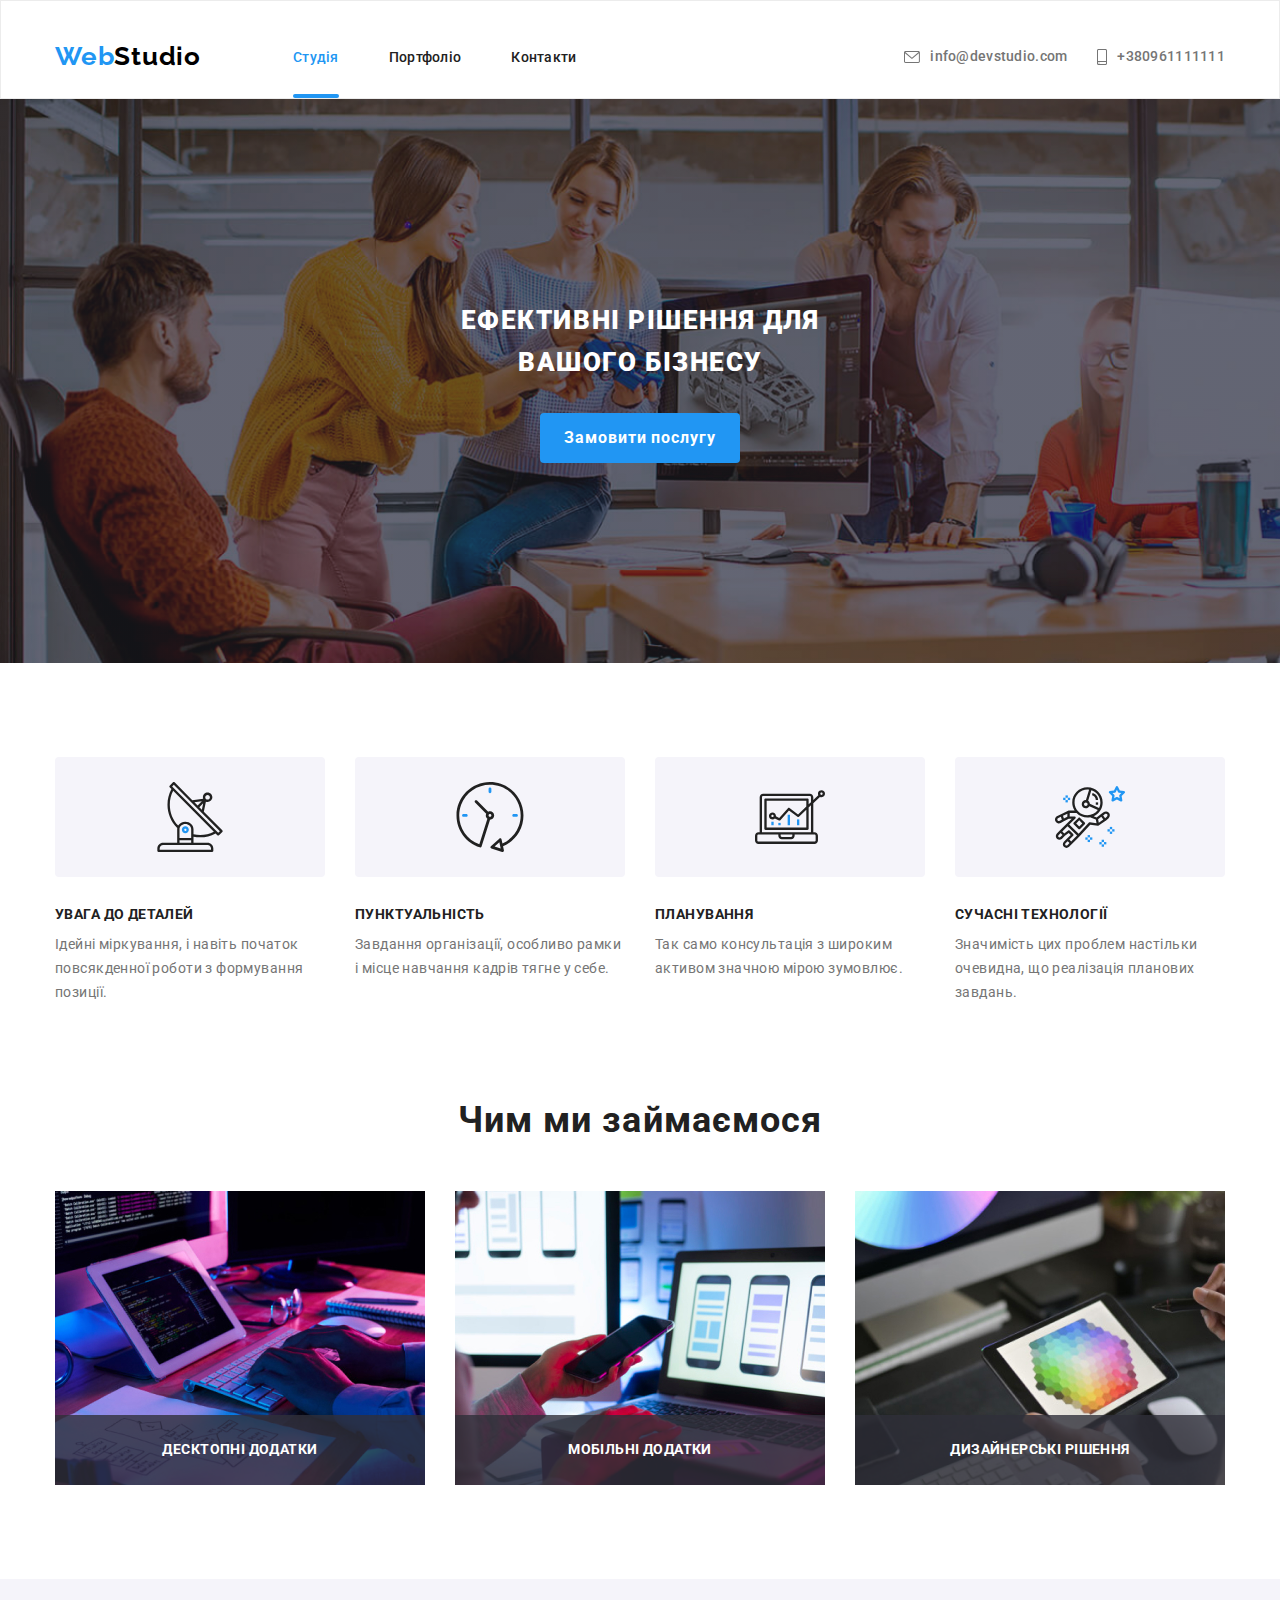
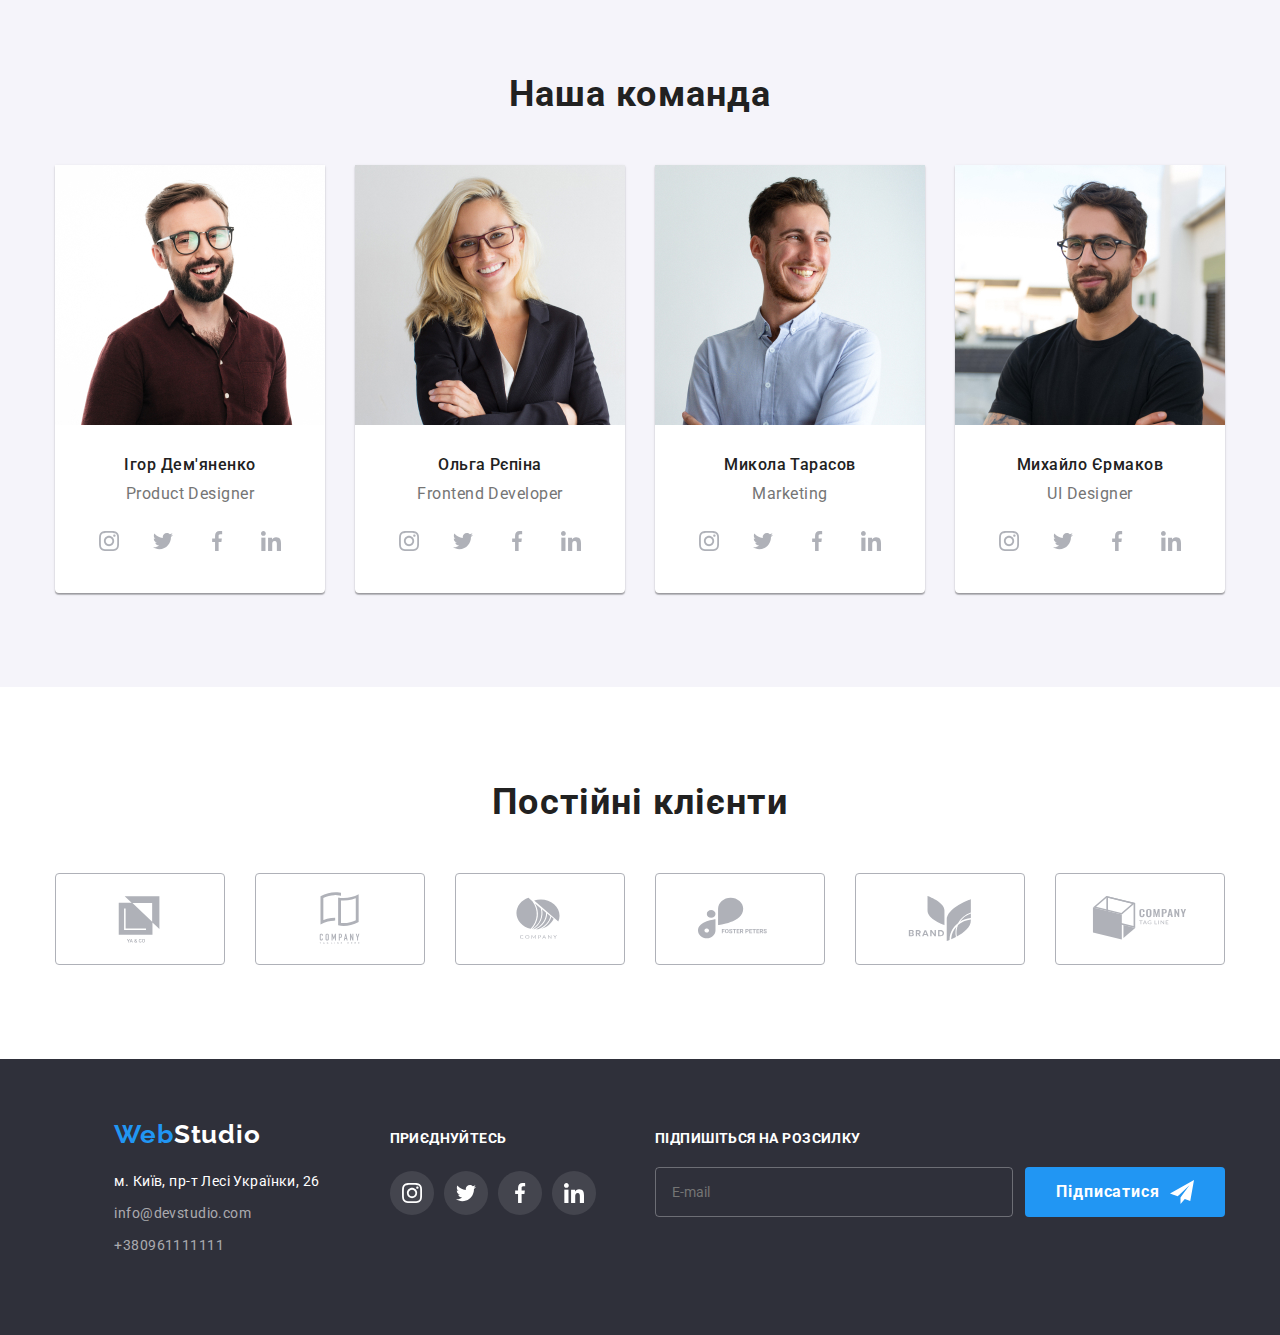
==== commit 08b14611: "update" ====
--- a/index.html
+++ b/index.html
@@ -121,9 +121,18 @@
         <div class="container tasks">
                  <h2 class="tasks__title">Чим ми займаємося</h2>
           <ul class="tasks_list list">
-           <li class="tasks_list__item"><p class="tasks_list__overlay">Десктопні додатки</p><img src="./images/laptop.jpg" alt="ноутбук" width="370"></li>
-            <li class="tasks_list__item"><p class="tasks_list__overlay">Мобільні додатки</p><img src="./images/telephone.jpg" alt="мобільний_телефон" width="370"></li>
-            <li class="tasks_list__item"><p class="tasks_list__overlay">Дизайнерські рішення</p><img src="./images/tablet.jpg" alt="планшет" width="370"></li>
+           <li class="tasks_list__item"><p class="tasks_list__overlay">Десктопні додатки</p>
+            <picture> <source srcset="./img/about-card-1-desktop.jpg 1x, ./img/about-card-1-desktop@2x.jpg 2x" media="(min-width:1200px)">
+            <img src="./images/laptop.jpg" alt="ноутбук">
+            </picture></li>
+            <li class="tasks_list__item"><p class="tasks_list__overlay">Мобільні додатки</p>
+              <picture> <source srcset="./img/about-card-2-desktop.jpg 1x, ./img/about-card-2-desktop@2x.jpg 2x" media="(min-width:1200px)">
+              <img src="./images/telephone.jpg" alt="мобільний_телефон">
+              </picture></li>
+            <li class="tasks_list__item"><p class="tasks_list__overlay">Дизайнерські рішення</p>
+              <picture> <source srcset="./img/about-card-3-desktop.jpg 1x, ./img/about-card-3-desktop@2x.jpg 2x" media="(min-width:1200px)">
+              <img src="./images/tablet.jpg" alt="планшет">
+              </picture></li>
           </ul>         
               </div>
             </section>
--- a/CSS/main.min.css
+++ b/CSS/main.min.css
@@ -1 +1 @@
-:root{--primary-font:"Roboto",sans-serif;--secondary-font:"Raleway",sans-serif;--first-logo-text-color:#000000;--primary-text-color-theme-light:#212121;--secondary-text-color-theme-light:#757575;--primary-text-color-theme-dark:#FFFFFF;--secondary-text-color-theme-dark:rgba(255, 255, 255, 0.6);--primary-background-color:#FFFFFF;--secondary-background-color:#2F303A;--accent-color:#2196F3;--team-buttons-background-color:#F5F4FA;--border-color-line:#ECECEC;--border-color-line-card:#EEEEEE;--primary-color-icons:#AFB1B8;--secondary-color-icons:#FFFFFF;--color-nav-icon:#757575;--color-icon-modal:#212121;--transition-dur-and-func:250ms cubic-bezier(0.4, 0, 0.2, 1)}.visually-hidden{position:absolute;white-space:nowrap;width:1px;height:1px;overflow:hidden;border:0;padding:0;clip:rect(0 0 0 0);clip-path:inset(50%);margin:-1px}body{font-family:var(--primary-font);font-size:14px;letter-spacing:.03em;color:var(--primary-text-color-theme-light);background-color:var(--primary-background-color)}.list{list-style:none;padding-left:0;margin:0}.link{text-decoration:none}img{display:block;max-width:100%;height:auto}address{font-style:normal;margin-top:20px}button{display:block;margin:0 auto;cursor:pointer;border:none;border-radius:4px}h1,h2,h3,p{margin-top:0;margin-bottom:0}ul{margin-top:0;margin-bottom:0;padding-left:0}*{box-sizing:border-box}@media screen and (max-width: 767px){section{padding-top:60px;padding-bottom:60px}}@media screen and (min-width: 768px){section{padding-top:60px;padding-bottom:60px}}@media screen and (min-width: 1200px){section{padding-top:94px;padding-bottom:94px}}.container{padding-left:15px;padding-right:15px}@media screen and (min-width: 480px){.container{width:480px;margin-left:auto;margin-right:auto}}@media screen and (min-width: 768px){.container{width:768px}}@media screen and (min-width: 1200px){.container{width:1200px}}.page_nav__logo_first{font-family:"Raleway",sans-serif;font-weight:700;font-size:26px;line-height:1.19;letter-spacing:.03em;color:var(--first-logo-text-color);text-decoration:none}.logo__item_web{color:var(--accent-color)}.footer__logo_second{font-family:"Raleway",sans-serif;font-weight:700;font-size:26px;line-height:1.19;letter-spacing:.03em;color:var(--accent-color);color:var(--primary-text-color-theme-dark);text-decoration:none}@media screen and (max-width: 767px){.mobile_menu{position:fixed;top:0;left:0;z-index:100;width:100%;height:100%;opacity:0;visibility:hidden;pointer-events:none;background-color:var(--primary-background-color);box-shadow:0px 4px 8px rgba(0,0,0,.04),0px 2px 4px rgba(0,0,0,.08),0px 1px 3px rgba(0,0,0,.16);transition:opacity var(--transition-dur-and-func),visibility var(--transition-dur-and-func)}.mobile_menu.is-open{opacity:1;visibility:visible;pointer-events:auto}.open_mobile_menu_btn{border:none;background-color:rgba(0,0,0,0);padding:0px;height:40px;line-height:0;margin:0px 0px;top:10px;right:15px}.open_mobile_menu_btn__icon{width:40px;height:40px}.mobile_menu__container{position:relative;padding-left:40px;padding-top:48px;padding-bottom:48px;display:flex;flex-direction:column;height:100%;justify-content:space-between}.mobile_menu__close-btn{position:absolute;top:10px;right:15px;display:flex;align-items:center;justify-content:center;background-color:rgba(0,0,0,0);border:none;padding:0px}.mobile_menu__close-icon{width:40px;height:40px;transition:fill var(--transition-dur-and-func)}.mobile_menu__close-icon:focus,.mobile_menu__close-icon:hover{fill:var(--accent-color)}.mobile_menu__link{font-weight:500;font-size:40px;line-height:1.17;letter-spacing:.02em;color:var(--primary-text-color-theme-light);transition:color var(--transition-dur-and-func);position:relative}.mobile_menu__link:hover,.mobile_menu__link:focus{color:var(--accent-color)}.current{color:var(--accent-color)}.mobile_menu__item{margin-bottom:32px}}.mobile_menu_social__list{display:flex;flex-wrap:wrap;gap:10px;margin-top:64px}.mobile_menu_social__link{font-weight:500;font-size:18px;line-height:22px;letter-spacing:.02em;color:var(--accent-color);padding-right:10px;border-right:1px solid rgba(33,33,33,.2);transform:rotate(90deg)}#last_link{border:none}.mobile_menu_contacts__tel{font-weight:500;font-size:34px;line-height:40px;letter-spacing:.02em;color:var(--accent-color)}.mobile_menu_contacts__mail{font-style:normal;font-weight:500;font-size:24px;line-height:28px;letter-spacing:.02em;margin-top:32px;color:var(--secondary-text-color-theme-light)}@media screen and (min-width: 768px){.mobile_menu{display:none}.open_mobile_menu_btn{display:none}}.backdrop{position:fixed;width:100%;height:100%;left:0;top:0;transition:opacity 500ms ease,visibility 500ms ease;background-color:rgba(0,0,0,.2)}.backdrop.is-hidden{visibility:hidden;opacity:0;pointer-events:none}.modal{position:absolute;top:50%;left:50%;padding:40px;width:100%;transform:translate(-50%, -50%);background:#fff;box-shadow:0px 1px 3px rgba(0,0,0,.12),0px 1px 1px rgba(0,0,0,.14),0px 2px 1px rgba(0,0,0,.2);border-radius:4px}.modal-close-btn{position:absolute;top:8px;right:8px;display:flex;align-items:center;justify-content:center;width:30px;height:30px;background:#fff;border:1px solid rgba(0,0,0,.1);border-radius:50%;padding:0}.modal-close-icon{transition:fill var(--transition-dur-and-func)}.modal-close-icon:focus,.modal-close-icon:hover{fill:var(--accent-color)}@media screen and (max-width: 767px){.modal{max-width:450px}}@media screen and (min-width: 768px){.modal{width:450px}}@media screen and (min-width: 1200px){.modal{width:528px}}.modal_form_title{letter-spacing:.03em;text-align:center;color:var(--primary-text-color-theme-light);margin-bottom:12px}.modal_form{display:flex;flex-direction:column}.modal_form_field{margin-bottom:10px}.modal_form_input{width:100%;height:40px;border:1px solid rgba(33,33,33,.2);border-radius:4px;padding-left:42px;cursor:pointer;transition:border-color var(--transition-dur-and-func)}.modal_form_input:focus,.modal_form_input:hover{outline:none;border-color:var(--accent-color)}.modal_form_message{width:100%;height:120px;border:1px solid rgba(33,33,33,.2);border-radius:4px;padding:12px 16px;resize:none;transition:border-color var(--transition-dur-and-func);display:block}.modal_form_message::placeholder{color:rgba(117,117,117,.5)}.modal_form_message:focus,.modal_form_message:hover{outline:none;border-color:var(--accent-color)}.modal_form_fild_desk{display:block;font-size:12px;line-height:1.17;letter-spacing:.01em;color:var(--secondary-text-color-theme-light);margin-bottom:4px}.modal_icon{position:absolute;width:18px;height:18px;top:50%;left:12px;transform:translateY(-50%);fill:var(--color-icon-modal);transition:fill var(--transition-dur-and-func)}.modal_form_input:focus+.modal_icon,.modal_form_input:hover+.modal_icon{fill:var(--accent-color)}.modal_form_input_wrapper{position:relative;display:block}.modal_form_check{appearance:none;position:absolute;transition:box-shadow var(--transition-dur-and-func)}.modal_form_icon_check{width:16px;height:15px;cursor:pointer;fill:var(--accent-color);border:2px solid var(--color-icon-modal);border-radius:3px}.modal_form_check:focus+.modal_form_icon_check{box-shadow:0px 1px 3px rgba(0,0,0,.12),0px 1px 1px rgba(0,0,0,.14),0px 2px 1px rgba(0,0,0,.2)}.modal_form_check:checked+.modal_form_icon_check{background-color:var(--accent-color);border-color:var(--accent-color)}.modal_form_check_field{display:flex;justify-content:center;align-items:center;margin-top:20px}.icon_checkbox{display:none;fill:var(--accent-color)}.modal_form_check:checked+.modal_form_icon_check .icon_checkbox{display:block}.modal_text_checkbox{font-weight:400;font-size:12px;line-height:1.16;color:var(--secondary-text-color-theme-light);margin-left:7px}.link_modal_checkbox{color:var(--accent-color);letter-spacing:.03em;font-weight:400}.modal_form_submit{font-weight:700;font-size:16px;line-height:1.88;letter-spacing:.06em;align-items:center;text-align:center;background-color:var(--accent-color);color:var(--primary-text-color-theme-dark);border-radius:4px;min-width:216px;padding:10px 52px;margin-top:30px;transition:background-color var(--transition-dur-and-func),box-shadow var(--transition-dur-and-func)}.modal_form_submit:hover,.modal_form_submit:focus{background:#188ce8;box-shadow:0px 4px 4px rgba(0,0,0,.15)}@media screen and (max-width: 767px){.modal_form_title{font-weight:700;font-size:20px;line-height:1.5}}@media screen and (min-width: 768px){.modal_form_title{font-weight:700;font-size:20px;line-height:1.5}}@media screen and (min-width: 1200px){.modal_form_title{font-weight:700;font-size:20px;line-height:1.15}.modal_text_checkbox{font-weight:400;font-size:14px;line-height:1.71}}.menu{display:none}.contacts_header{display:none}.header__container{display:flex;align-items:center;justify-content:space-between}.header{padding-top:16px;border:1px solid #ececec}@media screen and (min-width: 768px){.page_nav{display:flex}.page_nav__logo_first{margin-right:87px;padding-top:26px}.menu{display:flex;column-gap:50px;padding-top:32px}.menu__link{font-weight:500;font-size:14px;line-height:1.14;letter-spacing:.02em;color:var(--primary-text-color-theme-light);transition:color var(--transition-dur-and-func);position:relative;padding-top:32px;padding-bottom:32px}.menu__link:hover,.menu__link:focus{color:var(--accent-color)}.contacts_header{display:flex;flex-direction:column;gap:10px;margin-left:auto;padding-top:32px;padding-bottom:32px}.contacts_header__link{font-weight:500;font-size:14px;line-height:1.14;letter-spacing:.02em;color:var(--secondary-text-color-theme-light);display:flex;align-items:center;transition:color var(--transition-dur-and-func)}.contacts_header__link:hover,.contacts_header__link:focus{color:var(--accent-color)}.current{color:var(--accent-color)}.current::after{content:"";position:absolute;display:block;bottom:-1px;left:0;width:100%;height:4px;background-color:var(--accent-color);border-radius:2px}.contacts_header__icon{margin-right:10px;fill:currentColor}}@media screen and (min-width: 1200px){.menu{padding-bottom:32px}.header__container{justify-content:flex-start}.contacts_header{display:flex;flex-direction:row;gap:30px}.page_nav__logo_first{margin-right:92px;padding-top:24px}}.current{color:var(--accent-color)}.current::after{content:"";position:absolute;display:block;bottom:-1px;left:0;width:100%;height:4px;background-color:var(--accent-color);border-radius:2px}.hero{background-color:var(--secondary-background-color);text-align:center;background-size:cover;background-repeat:no-repeat;margin:0 auto;width:100%;padding-top:118px;padding-bottom:118px;background-image:linear-gradient(rgba(47, 48, 58, 0.4), rgba(47, 48, 58, 0.4)),url(../img/background-mobile.jpg)}.hero__title{margin:0 auto;font-weight:900;font-size:26px;line-height:1.62;letter-spacing:.06em;text-align:center;text-transform:uppercase;width:360px;margin:0 auto;color:var(--primary-text-color-theme-dark)}.hero__button{font-weight:700;font-size:16px;line-height:1.88;letter-spacing:.06em;align-items:center;text-align:center;background-color:var(--accent-color);color:var(--primary-text-color-theme-dark);min-width:200px;border-radius:4px;margin-top:30px;padding:10px 24px;transition:background-color var(--transition-dur-and-func)}.hero__button:hover,.hero__button:focus{background:#188ce8;box-shadow:0px 4px 4px rgba(0,0,0,.15)}@media screen and (max-width: 767px){.hero{max-width:767px;height:400px}}@media screen and (max-width: 767px)and (min-device-pixel-ratio: 2)and (max-width: 767px),screen and (max-width: 767px)and (min-resolution: 192dpi)and (max-width: 767px),screen and (max-width: 767px)and (min-resolution: 2dppx)and (max-width: 767px){.hero{background-image:linear-gradient(to right, rgba(47, 48, 58, 0.4), rgba(47, 48, 58, 0.4)),url(../img/background-mobile@2x.jpg)}}@media screen and (min-width: 768px){.hero{background-image:linear-gradient(rgba(47, 48, 58, 0.4), rgba(47, 48, 58, 0.4)),url(../img/background-1-tablet.jpg);min-width:768px}}@media screen and (min-width: 768px)and (min-device-pixel-ratio: 2)and (min-width: 768px),screen and (min-width: 768px)and (min-resolution: 192dpi)and (min-width: 768px),screen and (min-width: 768px)and (min-resolution: 2dppx)and (min-width: 768px){.hero{background-image:linear-gradient(to right, rgba(47, 48, 58, 0.4), rgba(47, 48, 58, 0.4)),url(../img/background-1-tablet@2x.jpg)}}@media screen and (min-width: 1200px){.hero{background-image:linear-gradient(rgba(47, 48, 58, 0.4), rgba(47, 48, 58, 0.4)),url(../img/background-1-desktop@2x.jpg);min-width:1200px;padding-top:200px;padding-bottom:200px}}@media screen and (min-width: 1200px)and (min-device-pixel-ratio: 2)and (min-width: 768px),screen and (min-width: 1200px)and (min-resolution: 192dpi)and (min-width: 768px),screen and (min-width: 1200px)and (min-resolution: 2dppx)and (min-width: 768px){.hero{background-image:linear-gradient(to right, rgba(47, 48, 58, 0.4), rgba(47, 48, 58, 0.4)),url(../img/background-1-desktop@2x.jpg)}.hero__title{font-weight:900;font-size:44px;line-height:1.36;width:696px}.hero__button{padding:10px 32px}}.about__title{font-weight:700;font-size:14px;line-height:1.14;letter-spacing:.03em;text-transform:uppercase;color:var(--primary-text-color-theme-light);margin-top:30px;margin-bottom:10px;text-align:center}.about__text{font-style:normal;font-weight:400;font-size:14px;line-height:1.71;letter-spacing:.03em;color:var(--secondary-text-color-theme-light)}.about__list{display:flex;align-items:flex-start;gap:30px}.about__background{background-color:#f5f4fa;border-radius:4px;margin-bottom:30px;height:120px;display:flex;align-items:center;justify-content:center}.about__icon{margin:25px 100px}@media screen and (max-width: 767px){.about__list{display:flex;flex-direction:column}}@media screen and (min-width: 768px){.about__list{flex-wrap:wrap}.about__card{flex-basis:calc((100% - 30px)/2)}.about__title{text-align:left}}@media screen and (min-width: 1200px){.about__card{flex-basis:calc((100% - 90px)/4)}}@media screen and (max-width: 767px){.page_tasks{display:none}}@media screen and (min-width: 768px){.page_tasks{display:none}}@media screen and (min-width: 1200px){.page_tasks{padding-top:0;display:block}.tasks__title{font-weight:700;font-size:36px;line-height:1.17;letter-spacing:.03em;font-style:normal;text-align:center;color:var(--primary-text-color-theme-light);margin-bottom:50px}.tasks_list{display:flex;column-gap:30px}.tasks_list__overlay{position:absolute;width:370px;height:70px;bottom:0px;left:0;font-weight:700;line-height:1.14;text-transform:uppercase;background:rgba(47,48,58,.8);color:var(--primary-text-color-theme-dark);display:flex;justify-content:center;align-items:center}.tasks_list__item{position:relative}}.page_team{background-color:var(--team-buttons-background-color)}.container{width:480px;margin-left:auto;margin-right:auto}.img{display:block;max-width:100%;height:auto}.team__title{font-weight:700;font-size:28px;line-height:1.18;letter-spacing:.03em;font-style:normal;text-align:center;color:var(--primary-text-color-theme-light);margin-bottom:50px}.team_list__content{background-color:var(--primary-background-color);box-shadow:0px 1px 3px rgba(0,0,0,.12),0px 1px 1px rgba(0,0,0,.14),0px 2px 1px rgba(0,0,0,.2);border-radius:0px 0px 4px 4px}.team_list__text{padding:30px 0}.team_list__subtitle{font-style:normal;font-weight:500;font-size:16px;line-height:1.19;text-align:center;letter-spacing:.03em;margin-bottom:10px}.team_list__item{font-weight:400;font-size:16px;line-height:1.19;letter-spacing:.03em;font-style:normal;text-align:center;color:var(--secondary-text-color-theme-light)}.social_list{display:flex;justify-content:center;column-gap:10px;margin-top:16px}.social_list__link{display:flex;justify-content:center;align-items:center;width:44px;height:44px;border-radius:50%;color:var(--primary-color-icons);transition:background-color var(--transition-dur-and-func),color var(--transition-dur-and-func)}.social_list__link:hover,.social_list__link:focus{background-color:var(--accent-color);color:var(--primary-background-color)}.social_list__icon{width:20px;height:20px;fill:currentColor;transition:fill var(--transition-dur-and-func)}.social_list__link:hover .social_list__icon,.social_list__link:focus .social_list__icon{fill:var(--secondary-color-icons)}@media screen and (max-width: 767px){.team_list{width:100%;display:flex;flex-direction:column;gap:30px;align-items:center}}@media screen and (min-width: 768px){.container{width:768px;margin-left:auto;margin-right:auto}.team_list{display:flex;flex-wrap:wrap;gap:30px}}@media screen and (min-width: 1200px){.team_list{flex-wrap:nowrap}.container{width:1200px;margin-left:auto;margin-right:auto}.team__title{font-weight:700;font-size:36px;line-height:1.17}}.clients__title{font-style:normal;font-weight:700;font-size:28px;line-height:1.18;text-align:center;letter-spacing:.03em;color:var(--primary-text-color-theme-light)}.clients__list{margin-top:50px;display:flex;gap:30px;flex-wrap:wrap}.clients__logo{width:106px;height:60px;fill:currentColor}.clients__link{border-radius:4px;display:flex;align-items:center;justify-content:center;width:210px;height:92px;border:1px solid #afb1b8;color:var(--primary-color-icons);transition:color var(--transition-dur-and-func),border-color var(--transition-dur-and-func)}.clients__link:hover,.clients__link:focus{border-color:var(--accent-color);color:var(--accent-color)}@media screen and (min-width: 1200px){.clients__title{font-weight:700;font-size:36px;line-height:1.17}.clients__link{width:170px}}.page_footer{background-color:var(--secondary-background-color);padding:60px 0px}.footer{display:flex;flex-direction:column;align-items:center}.footer__content{display:flex;flex-direction:column;align-items:center;width:232px;margin-bottom:60px}.footer_address__list{display:flex;flex-direction:column;align-items:center;row-gap:8px}.footer_address__map{font-weight:400;font-size:14px;line-height:1.71;letter-spacing:.03em;color:var(--primary-text-color-theme-dark);transition:color var(--transition-dur-and-func)}.footer_address__map:hover,.footer_address__map:focus{color:var(--accent-color)}.footer_address__mail,.footer_address__tel{font-weight:400;font-size:14px;line-height:1.71;letter-spacing:.03em;font-style:normal;color:var(--secondary-text-color-theme-dark);transition:color var(--transition-dur-and-func)}.footer_address__mail:hover,.footer_address__mail:focus,.footer_address__tel:hover,.footer_address__tel:focus{color:var(--accent-color)}.footer_social__link{display:flex;justify-content:center;align-items:center;width:44px;height:44px;border-radius:50%;background:rgba(255,255,255,.1);transition:background-color var(--transition-dur-and-func)}.footer_social__link:hover,.footer_social__link:focus{background-color:var(--accent-color)}.footer_social__title{font-weight:700;font-size:14px;line-height:1.71;letter-spacing:.03em;text-transform:uppercase;text-align:center;color:var(--primary-text-color-theme-dark);margin-bottom:20px}.footer_social__item{display:flex;column-gap:10px;margin-bottom:60px}.footer_social__icon{width:20px;height:20px;fill:var(--secondary-color-icons);transition:fill var(--transition-dur-and-func)}.footer_social__link:hover .footer_social__icon,.footer_social__link:focus .footer_social__icon{fill:var(--secondary-color-icons)}.footer_social__list{display:flex;column-gap:10px}.footer_subscription__title{font-weight:700;font-size:14px;line-height:1.14;letter-spacing:.03em;text-transform:uppercase;text-align:center;color:var(--primary-text-color-theme-dark);margin-bottom:20px}.footer_subscription__mail{width:450px;height:50px;border:1px solid rgba(255,255,255,.3);border-radius:4px;background:none;color:rgba(255,255,255,.6);outline:none;padding-left:16px;transition:border var(--transition-dur-and-func),box-shadow var(--transition-dur-and-func)}.footer_subscription__mail:focus{border:1px solid rgba(255,255,255,.3);box-shadow:0px 4px 4px rgba(0,0,0,.15);border-radius:4px}.footer_subscription__button{font-weight:700;font-size:16px;line-height:1.88;letter-spacing:.06em;color:var(--primary-text-color-theme-dark);background-color:var(--accent-color);align-items:center;display:flex;justify-content:center;min-width:200px;padding:10px 28px;margin-top:20px;transition:background-color var(--transition-dur-and-func),color var(--transition-dur-and-func)}.footer_subscription__button:hover,.footer_subscription__button:focus{background:#188ce8;box-shadow:0px 4px 4px rgba(0,0,0,.15);border-radius:4px;color:var(--primary-text-color-theme-dark)}.footer_subscription__icon{fill:var(--secondary-color-icons);margin-left:10px}@media screen and (min-width: 768px){.footer{flex-direction:row;flex-wrap:wrap;align-items:flex-start;justify-content:space-around}}@media screen and (min-width: 1200px){.footer{display:flex;align-items:baseline}.footer_social__title{text-align:left}.footer_social{margin-left:70px}.footer__content{align-items:flex-start}.footer_address__list{align-items:flex-start}.footer_subscription{margin-left:auto}.footer_subscription__content{display:flex;column-gap:12px;justify-content:center}.footer_subscription__mail{width:358px}.footer_subscription__button{margin-top:0}.footer_subscription__title{text-align:left}}.page_portfolio{border-bottom:1px solid var(--border-color-line)}.portfolio__button{font-weight:500;font-size:16px;line-height:1.62;text-align:center;letter-spacing:.03em;background:var(--team-buttons-background-color);color:var(--primary-text-color-theme-light);border-radius:4px;padding:6px 22px;transition:background-color var(--transition-dur-and-func),color var(--transition-dur-and-func),box-shadow var(--transition-dur-and-func)}.portfolio__button:hover,.portfolio__button:focus{background-color:var(--accent-color);color:var(--primary-text-color-theme-dark);box-shadow:0px 3px 1px rgba(0,0,0,.1),0px 1px 2px rgba(0,0,0,.08),0px 2px 2px rgba(0,0,0,.12)}.portfolio__services{display:flex;column-gap:30px;flex-wrap:wrap;row-gap:30px}.portfolio__border_line{border:1px solid var(--border-color-line-card);border-top:none;padding:20px 24px}.portfolio__title{font-weight:700;font-size:18px;line-height:2;letter-spacing:.06em;color:var(--primary-text-color-theme-light);margin-bottom:4px}.portfolio__subtitle{font-weight:400;font-size:16px;line-height:1.87;letter-spacing:.03em;color:var(--secondary-text-color-theme-light)}.portfolio__link{display:block;position:relative}.portfolio__link:hover,.portfolio__link:focus{box-shadow:0px 1px 1px rgba(0,0,0,.12),0px 4px 4px rgba(0,0,0,.06),1px 4px 6px rgba(0,0,0,.16)}.portfolio__wrapper{position:relative;overflow:hidden}.portfolio__overlay{width:100%;height:100%;font-weight:400;font-size:18px;line-height:1.55;letter-spacing:.03em;position:absolute;top:0;left:0;background-color:rgba(33,150,243,.9);color:var(--primary-text-color-theme-dark);padding:63px 24px;transform:translateY(100%);transition:transform 250ms cubic-bezier(0.4, 0, 0.2, 1)}.portfolio__link:hover .portfolio__overlay,.portfolio__link:focus .portfolio__overlay{transform:translateY(0%)}@media screen and (max-width: 767px){.portfolio__list{display:flex;flex-wrap:wrap;gap:8px;margin-right:auto;margin-bottom:40px;width:326px}.current::after{display:none}}/*# sourceMappingURL=main.min.css.map */+:root{--primary-font:"Roboto",sans-serif;--secondary-font:"Raleway",sans-serif;--first-logo-text-color:#000000;--primary-text-color-theme-light:#212121;--secondary-text-color-theme-light:#757575;--primary-text-color-theme-dark:#FFFFFF;--secondary-text-color-theme-dark:rgba(255, 255, 255, 0.6);--primary-background-color:#FFFFFF;--secondary-background-color:#2F303A;--accent-color:#2196F3;--team-buttons-background-color:#F5F4FA;--border-color-line:#ECECEC;--border-color-line-card:#EEEEEE;--primary-color-icons:#AFB1B8;--secondary-color-icons:#FFFFFF;--color-nav-icon:#757575;--color-icon-modal:#212121;--transition-dur-and-func:250ms cubic-bezier(0.4, 0, 0.2, 1)}.visually-hidden{position:absolute;white-space:nowrap;width:1px;height:1px;overflow:hidden;border:0;padding:0;clip:rect(0 0 0 0);clip-path:inset(50%);margin:-1px}body{font-family:var(--primary-font);font-size:14px;letter-spacing:.03em;color:var(--primary-text-color-theme-light);background-color:var(--primary-background-color)}.list{list-style:none;padding-left:0;margin:0}.link{text-decoration:none}img{display:block;max-width:100%;height:auto}address{font-style:normal;margin-top:20px}button{display:block;margin:0 auto;cursor:pointer;border:none;border-radius:4px}h1,h2,h3,p{margin-top:0;margin-bottom:0}ul{margin-top:0;margin-bottom:0;padding-left:0}*{box-sizing:border-box}@media screen and (max-width: 767px){section{padding-top:60px;padding-bottom:60px}}@media screen and (min-width: 768px){section{padding-top:60px;padding-bottom:60px}}@media screen and (min-width: 1200px){section{padding-top:94px;padding-bottom:94px}}.container{padding-left:15px;padding-right:15px}@media screen and (min-width: 480px){.container{width:480px;margin-left:auto;margin-right:auto}}@media screen and (min-width: 768px){.container{width:768px}}@media screen and (min-width: 1200px){.container{width:1200px}}.page_nav__logo_first{font-family:"Raleway",sans-serif;font-weight:700;font-size:26px;line-height:1.19;letter-spacing:.03em;color:var(--first-logo-text-color);text-decoration:none}.logo__item_web{color:var(--accent-color)}.footer__logo_second{font-family:"Raleway",sans-serif;font-weight:700;font-size:26px;line-height:1.19;letter-spacing:.03em;color:var(--accent-color);color:var(--primary-text-color-theme-dark);text-decoration:none}@media screen and (max-width: 767px){.mobile_menu{position:fixed;top:0;left:0;z-index:100;width:100%;height:100%;opacity:0;visibility:hidden;pointer-events:none;background-color:var(--primary-background-color);box-shadow:0px 4px 8px rgba(0,0,0,.04),0px 2px 4px rgba(0,0,0,.08),0px 1px 3px rgba(0,0,0,.16);transition:opacity var(--transition-dur-and-func),visibility var(--transition-dur-and-func)}.mobile_menu_contacts__item{margin-bottom:32px}.mobile_menu.is-open{opacity:1;visibility:visible;pointer-events:auto}.open_mobile_menu_btn{border:none;background-color:rgba(0,0,0,0);padding:0px;height:40px;line-height:0;margin:0px 0px;top:10px;right:15px}.open_mobile_menu_btn__icon{width:40px;height:40px}.mobile_menu__container{position:relative;padding-left:40px;padding-top:48px;padding-bottom:48px;display:flex;flex-direction:column;height:100%;justify-content:space-between}.mobile_menu__close-btn{position:absolute;top:10px;right:15px;display:flex;align-items:center;justify-content:center;background-color:rgba(0,0,0,0);border:none;padding:0px}.mobile_menu__close-icon{width:40px;height:40px;transition:fill var(--transition-dur-and-func)}.mobile_menu__close-icon:focus,.mobile_menu__close-icon:hover{fill:var(--accent-color)}.mobile_menu__link{font-weight:500;font-size:40px;line-height:1.17;letter-spacing:.02em;color:var(--primary-text-color-theme-light);transition:color var(--transition-dur-and-func);position:relative}.mobile_menu__link:hover,.mobile_menu__link:focus{color:var(--accent-color)}.current{color:var(--accent-color)}.mobile_menu__item{margin-bottom:32px}}.mobile_menu_social__list{display:flex;flex-wrap:wrap;gap:10px;margin-top:64px}.mobile_menu_social__link{font-weight:500;font-size:18px;line-height:22px;letter-spacing:.02em;color:var(--accent-color);padding-right:10px;border-right:1px solid rgba(33,33,33,.2);transform:rotate(90deg)}#last_link{border:none}.mobile_menu_contacts__tel{font-weight:500;font-size:34px;line-height:40px;letter-spacing:.02em;color:var(--accent-color)}.mobile_menu_contacts__mail{font-style:normal;font-weight:500;font-size:24px;line-height:28px;letter-spacing:.02em;color:var(--secondary-text-color-theme-light)}@media screen and (min-width: 768px){.mobile_menu{display:none}.open_mobile_menu_btn{display:none}}.backdrop{position:fixed;width:100%;height:100%;left:0;top:0;transition:opacity 500ms ease,visibility 500ms ease;background-color:rgba(0,0,0,.2)}.backdrop.is-hidden{visibility:hidden;opacity:0;pointer-events:none}.modal{position:absolute;top:50%;left:50%;padding:40px;width:100%;transform:translate(-50%, -50%);background:#fff;box-shadow:0px 1px 3px rgba(0,0,0,.12),0px 1px 1px rgba(0,0,0,.14),0px 2px 1px rgba(0,0,0,.2);border-radius:4px}.modal-close-btn{position:absolute;top:8px;right:8px;display:flex;align-items:center;justify-content:center;width:30px;height:30px;background:#fff;border:1px solid rgba(0,0,0,.1);border-radius:50%;padding:0}.modal-close-icon{transition:fill var(--transition-dur-and-func)}.modal-close-icon:focus,.modal-close-icon:hover{fill:var(--accent-color)}@media screen and (max-width: 767px){.modal{max-width:450px}}@media screen and (min-width: 768px){.modal{width:450px}}@media screen and (min-width: 1200px){.modal{width:528px}}.modal_form_title{letter-spacing:.03em;text-align:center;color:var(--primary-text-color-theme-light);margin-bottom:12px}.modal_form{display:flex;flex-direction:column}.modal_form_field{margin-bottom:10px}.modal_form_input{width:100%;height:40px;border:1px solid rgba(33,33,33,.2);border-radius:4px;padding-left:42px;cursor:pointer;transition:border-color var(--transition-dur-and-func)}.modal_form_input:focus,.modal_form_input:hover{outline:none;border-color:var(--accent-color)}.modal_form_message{width:100%;height:120px;border:1px solid rgba(33,33,33,.2);border-radius:4px;padding:12px 16px;resize:none;transition:border-color var(--transition-dur-and-func);display:block}.modal_form_message::placeholder{color:rgba(117,117,117,.5)}.modal_form_message:focus,.modal_form_message:hover{outline:none;border-color:var(--accent-color)}.modal_form_fild_desk{display:block;font-size:12px;line-height:1.17;letter-spacing:.01em;color:var(--secondary-text-color-theme-light);margin-bottom:4px}.modal_icon{position:absolute;width:18px;height:18px;top:50%;left:12px;transform:translateY(-50%);fill:var(--color-icon-modal);transition:fill var(--transition-dur-and-func)}.modal_form_input:focus+.modal_icon,.modal_form_input:hover+.modal_icon{fill:var(--accent-color)}.modal_form_input_wrapper{position:relative;display:block}.modal_form_check{appearance:none;position:absolute;transition:box-shadow var(--transition-dur-and-func)}.modal_form_icon_check{width:16px;height:15px;cursor:pointer;fill:var(--accent-color);border:2px solid var(--color-icon-modal);border-radius:3px}.modal_form_check:focus+.modal_form_icon_check{box-shadow:0px 1px 3px rgba(0,0,0,.12),0px 1px 1px rgba(0,0,0,.14),0px 2px 1px rgba(0,0,0,.2)}.modal_form_check:checked+.modal_form_icon_check{background-color:var(--accent-color);border-color:var(--accent-color)}.modal_form_check_field{display:flex;justify-content:center;align-items:center;margin-top:20px}.icon_checkbox{display:none;fill:var(--accent-color)}.modal_form_check:checked+.modal_form_icon_check .icon_checkbox{display:block}.modal_text_checkbox{font-weight:400;font-size:12px;line-height:1.16;color:var(--secondary-text-color-theme-light);margin-left:7px}.link_modal_checkbox{color:var(--accent-color);letter-spacing:.03em;font-weight:400}.modal_form_submit{font-weight:700;font-size:16px;line-height:1.88;letter-spacing:.06em;align-items:center;text-align:center;background-color:var(--accent-color);color:var(--primary-text-color-theme-dark);border-radius:4px;min-width:216px;padding:10px 52px;margin-top:30px;transition:background-color var(--transition-dur-and-func),box-shadow var(--transition-dur-and-func)}.modal_form_submit:hover,.modal_form_submit:focus{background:#188ce8;box-shadow:0px 4px 4px rgba(0,0,0,.15)}@media screen and (max-width: 767px){.modal_form_title{font-weight:700;font-size:20px;line-height:1.5}}@media screen and (min-width: 768px){.modal_form_title{font-weight:700;font-size:20px;line-height:1.5}}@media screen and (min-width: 1200px){.modal_form_title{font-weight:700;font-size:20px;line-height:1.15}.modal_text_checkbox{font-weight:400;font-size:14px;line-height:1.71}}.menu{display:none}.contacts_header{display:none}.header__container{display:flex;align-items:center;justify-content:space-between}.header{padding-top:16px;border:1px solid #ececec}@media screen and (min-width: 768px){.page_nav{display:flex}.page_nav__logo_first{margin-right:87px;padding-top:26px}.menu{display:flex;column-gap:50px;padding-top:32px}.menu__link{font-weight:500;font-size:14px;line-height:1.14;letter-spacing:.02em;color:var(--primary-text-color-theme-light);transition:color var(--transition-dur-and-func);position:relative;padding-top:32px;padding-bottom:32px}.menu__link:hover,.menu__link:focus{color:var(--accent-color)}.contacts_header{display:flex;flex-direction:column;gap:10px;margin-left:auto;padding-top:32px;padding-bottom:32px}.contacts_header__link{font-weight:500;font-size:14px;line-height:1.14;letter-spacing:.02em;color:var(--secondary-text-color-theme-light);display:flex;align-items:center;transition:color var(--transition-dur-and-func)}.contacts_header__link:hover,.contacts_header__link:focus{color:var(--accent-color)}.current{color:var(--accent-color)}.current::after{content:"";position:absolute;display:block;bottom:-1px;left:0;width:100%;height:4px;background-color:var(--accent-color);border-radius:2px}.contacts_header__icon{margin-right:10px;fill:currentColor}}@media screen and (min-width: 1200px){.menu{padding-bottom:32px}.header__container{justify-content:flex-start}.contacts_header{display:flex;flex-direction:row;gap:30px}.page_nav__logo_first{margin-right:92px;padding-top:24px}}.current{color:var(--accent-color)}.current::after{content:"";position:absolute;display:block;bottom:-1px;left:0;width:100%;height:4px;background-color:var(--accent-color);border-radius:2px}.hero{background-color:var(--secondary-background-color);text-align:center;background-size:cover;background-repeat:no-repeat;margin:0 auto;width:100%;padding-top:118px;padding-bottom:118px;background-image:linear-gradient(rgba(47, 48, 58, 0.4), rgba(47, 48, 58, 0.4)),url(../img/background-mobile.jpg)}.hero__title{margin:0 auto;font-weight:900;font-size:26px;line-height:1.62;letter-spacing:.06em;text-align:center;text-transform:uppercase;width:360px;margin:0 auto;color:var(--primary-text-color-theme-dark)}.hero__button{font-weight:700;font-size:16px;line-height:1.88;letter-spacing:.06em;align-items:center;text-align:center;background-color:var(--accent-color);color:var(--primary-text-color-theme-dark);min-width:200px;border-radius:4px;margin-top:30px;padding:10px 24px;transition:background-color var(--transition-dur-and-func)}.hero__button:hover,.hero__button:focus{background:#188ce8;box-shadow:0px 4px 4px rgba(0,0,0,.15)}@media screen and (max-width: 767px){.hero{max-width:768px;height:400px}}@media screen and (max-width: 767px)and (min-device-pixel-ratio: 2)and (max-width: 767px),screen and (max-width: 767px)and (min-resolution: 192dpi)and (max-width: 767px),screen and (max-width: 767px)and (min-resolution: 2dppx)and (max-width: 767px){.hero{background-image:linear-gradient(to right, rgba(47, 48, 58, 0.4), rgba(47, 48, 58, 0.4)),url(../img/background-mobile@2x.jpg)}}@media screen and (min-width: 768px){.hero{background-image:linear-gradient(rgba(47, 48, 58, 0.4), rgba(47, 48, 58, 0.4)),url(../img/background-1-tablet.jpg);max-width:1200px}}@media screen and (min-width: 768px)and (min-device-pixel-ratio: 2)and (min-width: 768px),screen and (min-width: 768px)and (min-resolution: 192dpi)and (min-width: 768px),screen and (min-width: 768px)and (min-resolution: 2dppx)and (min-width: 768px){.hero{background-image:linear-gradient(to right, rgba(47, 48, 58, 0.4), rgba(47, 48, 58, 0.4)),url(../img/background-1-tablet@2x.jpg)}}@media screen and (min-width: 1200px){.hero{background-image:linear-gradient(rgba(47, 48, 58, 0.4), rgba(47, 48, 58, 0.4)),url(../img/background-1-desktop@2x.jpg);max-width:1600px;padding-top:200px;padding-bottom:200px}}@media screen and (min-width: 1200px)and (min-device-pixel-ratio: 2)and (min-width: 1200px),screen and (min-width: 1200px)and (min-resolution: 192dpi)and (min-width: 1200px),screen and (min-width: 1200px)and (min-resolution: 2dppx)and (min-width: 1200px){.hero{background-image:linear-gradient(to right, rgba(47, 48, 58, 0.4), rgba(47, 48, 58, 0.4)),url(../img/background-1-desktop@2x.jpg)}.hero__title{font-weight:900;font-size:44px;line-height:1.36;width:696px}.hero__button{padding:10px 32px}}.about__title{font-weight:700;font-size:14px;line-height:1.14;letter-spacing:.03em;text-transform:uppercase;color:var(--primary-text-color-theme-light);margin-top:30px;margin-bottom:10px;text-align:center}.about__text{font-style:normal;font-weight:400;font-size:14px;line-height:1.71;letter-spacing:.03em;color:var(--secondary-text-color-theme-light)}.about__list{display:flex;align-items:flex-start;gap:30px}.about__background{background-color:#f5f4fa;border-radius:4px;margin-bottom:30px;height:120px;display:flex;align-items:center;justify-content:center}.about__icon{margin:25px 100px}@media screen and (max-width: 767px){.about__list{display:flex;flex-direction:column}}@media screen and (min-width: 768px){.about__list{flex-wrap:wrap}.about__card{flex-basis:calc((100% - 30px)/2)}.about__title{text-align:left}}@media screen and (min-width: 1200px){.about__card{flex-basis:calc((100% - 90px)/4)}}@media screen and (max-width: 767px){.page_tasks{display:none}}@media screen and (min-width: 768px){.page_tasks{display:none}}@media screen and (min-width: 1200px){.page_tasks{padding-top:0;display:block}.tasks__title{font-weight:700;font-size:36px;line-height:1.17;letter-spacing:.03em;font-style:normal;text-align:center;color:var(--primary-text-color-theme-light);margin-bottom:50px}.tasks_list{display:flex;column-gap:30px}.tasks_list__overlay{position:absolute;width:370px;height:70px;bottom:0px;left:0;font-weight:700;line-height:1.14;text-transform:uppercase;background:rgba(47,48,58,.8);color:var(--primary-text-color-theme-dark);display:flex;justify-content:center;align-items:center}.tasks_list__item{position:relative}}.page_team{background-color:var(--team-buttons-background-color)}.img{display:block;max-width:100%;height:auto}.team__title{font-weight:700;font-size:28px;line-height:1.18;letter-spacing:.03em;font-style:normal;text-align:center;color:var(--primary-text-color-theme-light);margin-bottom:50px}.team_list__content{background-color:var(--primary-background-color);box-shadow:0px 1px 3px rgba(0,0,0,.12),0px 1px 1px rgba(0,0,0,.14),0px 2px 1px rgba(0,0,0,.2);border-radius:0px 0px 4px 4px}.team_list__text{padding:30px 0}.team_list__subtitle{font-style:normal;font-weight:500;font-size:16px;line-height:1.19;text-align:center;letter-spacing:.03em;margin-bottom:10px}.team_list__item{font-weight:400;font-size:16px;line-height:1.19;letter-spacing:.03em;font-style:normal;text-align:center;color:var(--secondary-text-color-theme-light)}.social_list{display:flex;justify-content:center;column-gap:10px;margin-top:16px}.social_list__link{display:flex;justify-content:center;align-items:center;width:44px;height:44px;border-radius:50%;color:var(--primary-color-icons);transition:background-color var(--transition-dur-and-func),color var(--transition-dur-and-func)}.social_list__link:hover,.social_list__link:focus{background-color:var(--accent-color);color:var(--primary-background-color)}.social_list__icon{width:20px;height:20px;fill:currentColor;transition:fill var(--transition-dur-and-func)}.social_list__link:hover .social_list__icon,.social_list__link:focus .social_list__icon{fill:var(--secondary-color-icons)}@media screen and (max-width: 767px){.team_list{width:100%;display:flex;flex-direction:column;gap:30px;align-items:center}}@media screen and (min-width: 768px){.container{width:768px;margin-left:auto;margin-right:auto}.team_list{display:flex;flex-wrap:wrap;gap:30px}}@media screen and (min-width: 1200px){.team_list{flex-wrap:nowrap}.container{width:1200px;margin-left:auto;margin-right:auto}.team__title{font-weight:700;font-size:36px;line-height:1.17}}.clients__title{font-style:normal;font-weight:700;font-size:28px;line-height:1.18;text-align:center;letter-spacing:.03em;color:var(--primary-text-color-theme-light)}.clients__list{margin-top:50px;display:flex;gap:30px;flex-wrap:wrap}.clients__logo{width:106px;height:60px;fill:currentColor}.clients__link{border-radius:4px;display:flex;align-items:center;justify-content:center;width:210px;height:92px;border:1px solid #afb1b8;color:var(--primary-color-icons);transition:color var(--transition-dur-and-func),border-color var(--transition-dur-and-func)}.clients__link:hover,.clients__link:focus{border-color:var(--accent-color);color:var(--accent-color)}@media screen and (min-width: 1200px){.clients__title{font-weight:700;font-size:36px;line-height:1.17}.clients__link{width:170px}}.page_footer{width:100%;background-color:var(--secondary-background-color);padding:60px 0px}.footer{display:flex;flex-direction:column}.footer__content{display:flex;flex-direction:column;margin-bottom:60px;align-items:center}.footer_address__list{display:flex;flex-direction:column;align-items:center;row-gap:8px}.footer_address__map{font-weight:400;font-size:14px;line-height:1.71;letter-spacing:.03em;color:var(--primary-text-color-theme-dark);transition:color var(--transition-dur-and-func)}.footer_address__map:hover,.footer_address__map:focus{color:var(--accent-color)}.footer_address__mail,.footer_address__tel{font-weight:400;font-size:14px;line-height:1.71;letter-spacing:.03em;font-style:normal;color:var(--secondary-text-color-theme-dark);transition:color var(--transition-dur-and-func)}.footer_address__mail:hover,.footer_address__mail:focus,.footer_address__tel:hover,.footer_address__tel:focus{color:var(--accent-color)}.footer_social__link{display:flex;justify-content:center;align-items:center;width:44px;height:44px;border-radius:50%;background:rgba(255,255,255,.1);transition:background-color var(--transition-dur-and-func)}.footer_social__link:hover,.footer_social__link:focus{background-color:var(--accent-color)}.footer_social__title{font-weight:700;font-size:14px;line-height:1.71;letter-spacing:.03em;text-transform:uppercase;text-align:center;color:var(--primary-text-color-theme-dark);margin-bottom:20px}.footer_social__item{display:flex;column-gap:10px;margin-bottom:60px}.footer_social__icon{width:20px;height:20px;fill:var(--secondary-color-icons);transition:fill var(--transition-dur-and-func)}.footer_social__link:hover .footer_social__icon,.footer_social__link:focus .footer_social__icon{fill:var(--secondary-color-icons)}.footer_social__list{display:flex;column-gap:10px;align-items:center;justify-content:center}.footer_subscription__title{font-weight:700;font-size:14px;line-height:1.14;letter-spacing:.03em;text-transform:uppercase;text-align:center;color:var(--primary-text-color-theme-dark);margin-bottom:20px}.footer_subscription__mail{width:450px;height:50px;border:1px solid rgba(255,255,255,.3);border-radius:4px;background:none;color:rgba(255,255,255,.6);outline:none;padding-left:16px;transition:border var(--transition-dur-and-func),box-shadow var(--transition-dur-and-func)}.footer_subscription__mail:focus{border:1px solid rgba(255,255,255,.3);box-shadow:0px 4px 4px rgba(0,0,0,.15);border-radius:4px}.footer_subscription__button{font-weight:700;font-size:16px;line-height:1.88;letter-spacing:.06em;color:var(--primary-text-color-theme-dark);background-color:var(--accent-color);align-items:center;display:flex;justify-content:center;min-width:200px;padding:10px 28px;margin-top:20px;transition:background-color var(--transition-dur-and-func),color var(--transition-dur-and-func)}.footer_subscription__button:hover,.footer_subscription__button:focus{background:#188ce8;box-shadow:0px 4px 4px rgba(0,0,0,.15);border-radius:4px;color:var(--primary-text-color-theme-dark)}.footer_subscription__icon{fill:var(--secondary-color-icons);margin-left:10px}@media screen and (max-width: 767px){.footer_subscription__mail{width:100%}}@media screen and (min-width: 768px){.footer{flex-direction:row;flex-wrap:wrap;align-items:flex-start;justify-content:space-around}}@media screen and (min-width: 1200px){.footer{display:flex;align-items:baseline;text-align:left}.footer_social__title{text-align:left}.footer_social{margin-left:70px}.footer__content{align-items:flex-start;margin-left:auto;margin-bottom:0}.footer_address__list{align-items:flex-start}.footer_subscription{margin-left:auto}.footer_subscription__content{display:flex;column-gap:12px;justify-content:center}.footer_subscription__mail{width:358px}.footer_subscription__button{margin-top:0}.footer_subscription__title{text-align:left}}.page_portfolio{border-bottom:1px solid var(--border-color-line)}.portfolio__button{font-weight:500;font-size:16px;line-height:1.62;text-align:center;letter-spacing:.03em;background:var(--team-buttons-background-color);color:var(--primary-text-color-theme-light);border-radius:4px;padding:6px 22px;transition:background-color var(--transition-dur-and-func),color var(--transition-dur-and-func),box-shadow var(--transition-dur-and-func)}.portfolio__button:hover,.portfolio__button:focus{background-color:var(--accent-color);color:var(--primary-text-color-theme-dark);box-shadow:0px 3px 1px rgba(0,0,0,.1),0px 1px 2px rgba(0,0,0,.08),0px 2px 2px rgba(0,0,0,.12)}.portfolio__services{display:flex;flex-wrap:wrap;gap:30px}.portfolio__border_line{border:1px solid var(--border-color-line-card);border-top:none;padding:20px 24px}.portfolio__title{font-weight:700;font-size:18px;line-height:2;letter-spacing:.06em;color:var(--primary-text-color-theme-light);margin-bottom:4px}.portfolio__subtitle{font-weight:400;font-size:16px;line-height:1.87;letter-spacing:.03em;color:var(--secondary-text-color-theme-light)}.portfolio__link{display:block;position:relative}.portfolio__link:hover,.portfolio__link:focus{box-shadow:0px 1px 1px rgba(0,0,0,.12),0px 4px 4px rgba(0,0,0,.06),1px 4px 6px rgba(0,0,0,.16)}.portfolio__wrapper{position:relative;overflow:hidden}.portfolio__overlay{width:100%;height:100%;font-weight:400;font-size:18px;line-height:1.55;letter-spacing:.03em;position:absolute;top:0;left:0;background-color:rgba(33,150,243,.9);color:var(--primary-text-color-theme-dark);padding:63px 24px;transform:translateY(100%);transition:transform 250ms cubic-bezier(0.4, 0, 0.2, 1)}.portfolio__link:hover .portfolio__overlay,.portfolio__link:focus .portfolio__overlay{transform:translateY(0%)}@media screen and (max-width: 767px){.portfolio__list{display:flex;flex-wrap:wrap;gap:8px;margin-right:auto;margin-bottom:40px;width:326px}.current::after{display:none}}@media screen and (min-width: 768px){.portfolio__list{display:flex;margin-bottom:50px;column-gap:8px;justify-content:center}.portfolio__services{display:flex;flex-wrap:wrap;gap:30px}.portfolio__content{flex-basis:calc((100% - 30px)/2)}}@media screen and (min-width: 1200px){.portfolio__content{flex-basis:calc((100% - 60px)/3)}}/*# sourceMappingURL=main.min.css.map */